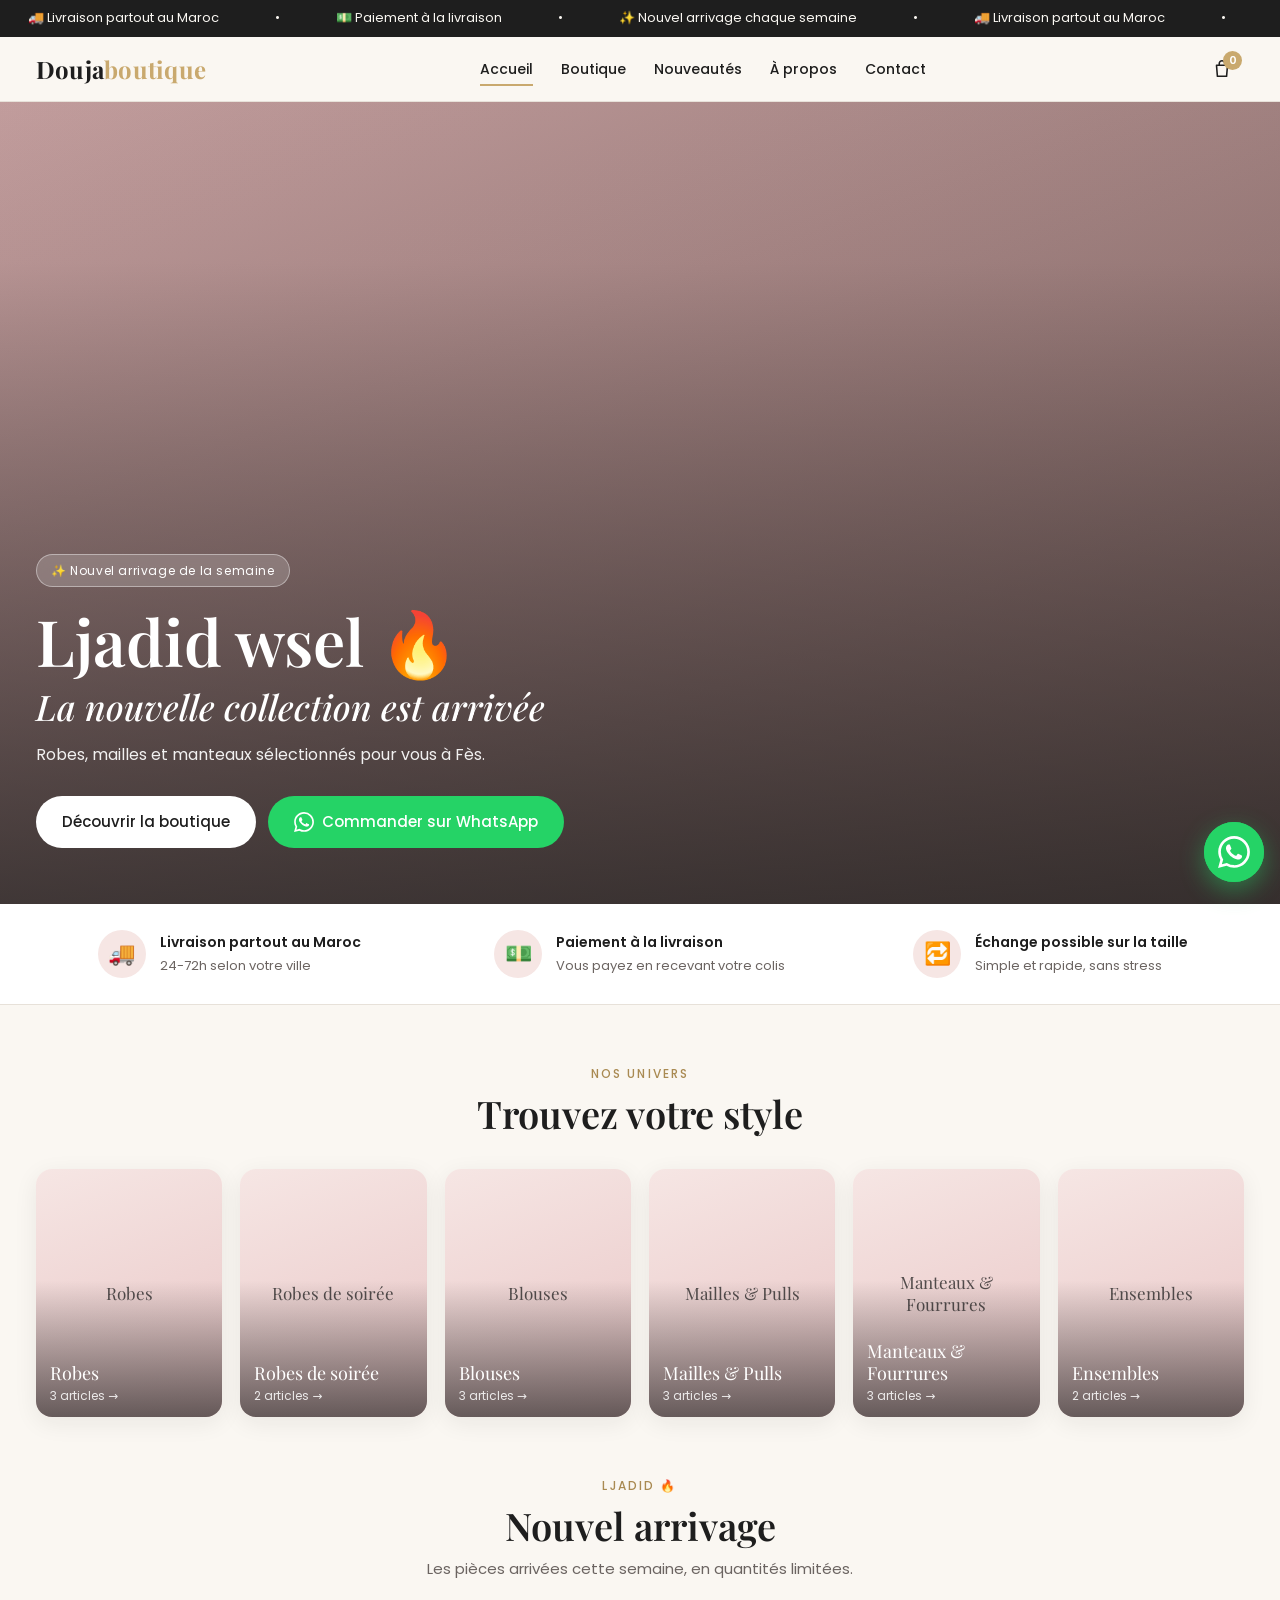
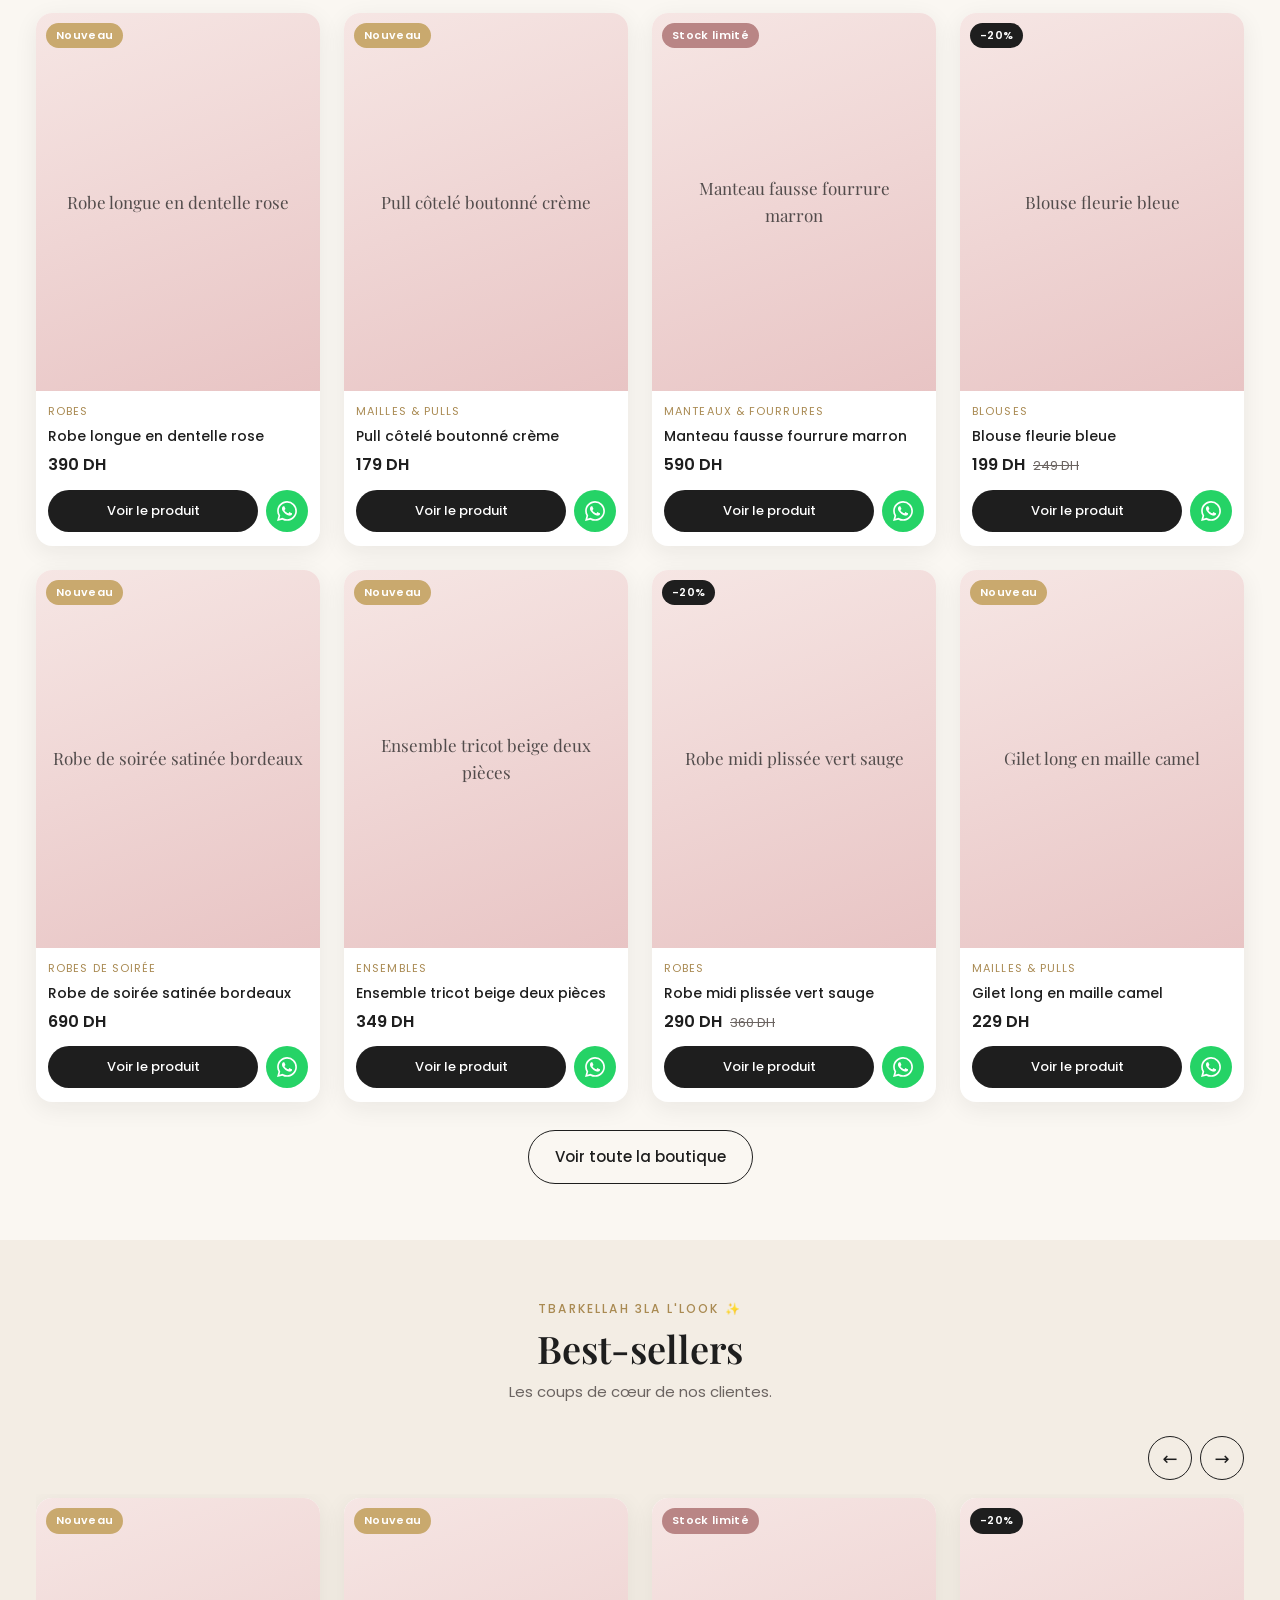
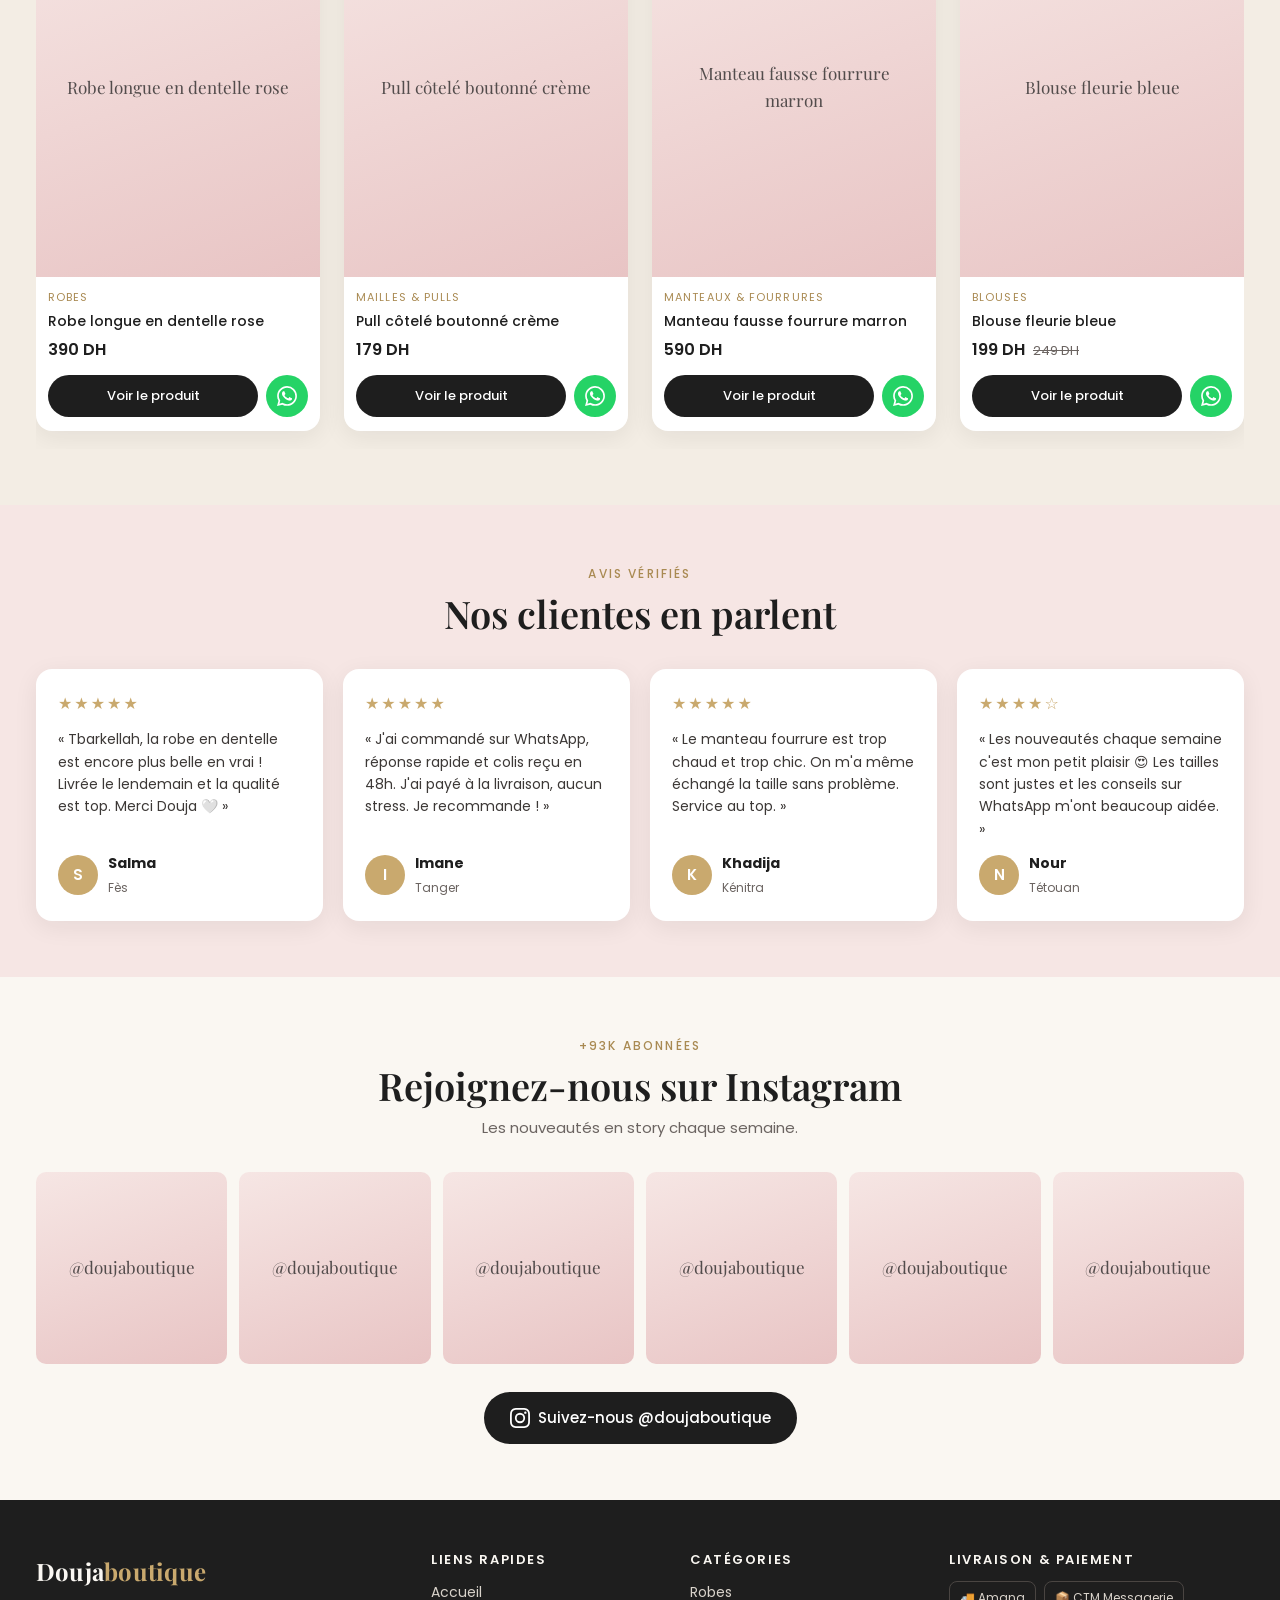
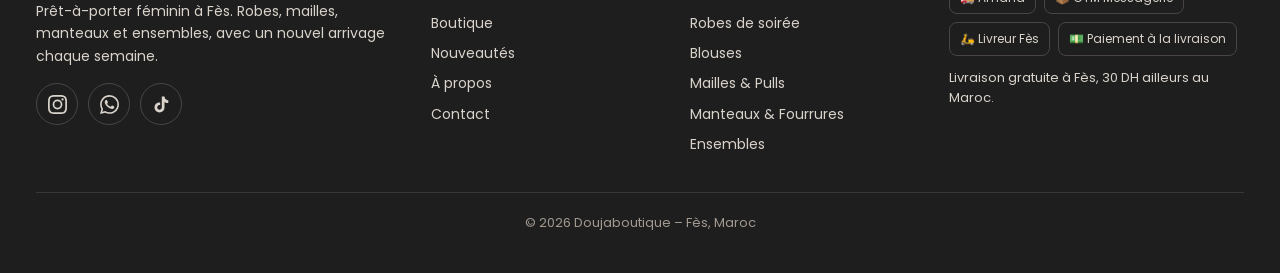
==== index.html @ c4c20c6a "Maquette e-commerce Doujaboutique (index.html single-file) Co-Authored-By: Claude Opus 5.5 <noreply@" ====
<!DOCTYPE html>
<html lang="fr">
<head>
  <meta charset="UTF-8" />
  <meta name="viewport" content="width=device-width, initial-scale=1, viewport-fit=cover" />
  <title>Doujaboutique – Prêt-à-porter féminin à Fès</title>
  <meta name="description" content="Doujaboutique, boutique de prêt-à-porter féminin à Fès : robes, robes de soirée, blouses, mailles, manteaux et ensembles. Livraison partout au Maroc, paiement à la livraison." />
  <meta name="theme-color" content="#FAF7F2" />

  <!-- Polices Google : Playfair Display (titres) + Poppins (texte) -->
  <link rel="preconnect" href="https://fonts.googleapis.com" />
  <link rel="preconnect" href="https://fonts.gstatic.com" crossorigin />
  <link href="https://fonts.googleapis.com/css2?family=Playfair+Display:ital,wght@0,500;0,600;0,700;1,500&family=Poppins:wght@300;400;500;600&display=swap" rel="stylesheet" />

  <style>
    /* =========================================================
       1. VARIABLES & BASE
       ========================================================= */
    :root {
      --creme: #FAF7F2;
      --creme-2: #F3EDE4;
      --rose: #E8C4C4;
      --rose-clair: #F6E6E4;
      --rose-fonce: #B98585;
      --noir: #1E1E1E;
      --gris: #6B6461;
      --gris-clair: #E7E1D9;
      --or: #C9A96E;
      --or-fonce: #A98A52;
      --vert-wa: #25D366;
      --vert-wa-fonce: #1DA851;
      --blanc: #FFFFFF;
      --danger: #C0504D;

      --radius: 16px;
      --radius-sm: 10px;
      --ombre: 0 6px 24px rgba(30, 30, 30, .07);
      --ombre-forte: 0 14px 40px rgba(30, 30, 30, .14);
      --titre: "Playfair Display", Georgia, serif;
      --texte: "Poppins", system-ui, -apple-system, "Segoe UI", sans-serif;
      --header-h: 64px;
    }

    *, *::before, *::after { box-sizing: border-box; margin: 0; padding: 0; }
    html { scroll-behavior: smooth; -webkit-text-size-adjust: 100%; }
    body {
      font-family: var(--texte);
      color: var(--noir);
      background: var(--creme);
      line-height: 1.6;
      font-size: 15px;
      overflow-x: hidden;
    }
    body.no-scroll { overflow: hidden; }
    img { display: block; max-width: 100%; }
    a { color: inherit; text-decoration: none; }
    button { font-family: inherit; cursor: pointer; border: none; background: none; color: inherit; }
    input, select, textarea { font-family: inherit; font-size: 16px; color: var(--noir); }
    h1, h2, h3, h4 { font-family: var(--titre); font-weight: 600; line-height: 1.2; }

    .container { width: 100%; max-width: 1240px; margin: 0 auto; padding: 0 16px; }
    .section { padding: 56px 0; }
    .section-head { text-align: center; margin-bottom: 32px; }
    .section-head .eyebrow {
      display: inline-block; font-size: 12px; letter-spacing: .18em; text-transform: uppercase;
      color: var(--or-fonce); font-weight: 500; margin-bottom: 8px;
    }
    .section-head h2 { font-size: clamp(26px, 5vw, 38px); }
    .section-head p { color: var(--gris); margin-top: 8px; }

    /* Boutons */
    .btn {
      display: inline-flex; align-items: center; justify-content: center; gap: 8px;
      padding: 14px 26px; border-radius: 999px; font-weight: 500; font-size: 15px;
      transition: transform .2s, box-shadow .2s, background .2s, color .2s;
      white-space: nowrap;
    }
    .btn:active { transform: scale(.98); }
    .btn-noir { background: var(--noir); color: var(--blanc); }
    .btn-noir:hover { background: #333; box-shadow: var(--ombre); }
    .btn-blanc { background: var(--blanc); color: var(--noir); }
    .btn-blanc:hover { box-shadow: var(--ombre-forte); }
    .btn-wa { background: var(--vert-wa); color: var(--blanc); }
    .btn-wa:hover { background: var(--vert-wa-fonce); box-shadow: 0 8px 24px rgba(37, 211, 102, .35); }
    .btn-contour { border: 1.5px solid var(--noir); color: var(--noir); }
    .btn-contour:hover { background: var(--noir); color: var(--blanc); }
    .btn-bloc { width: 100%; }
    .btn svg { width: 20px; height: 20px; flex-shrink: 0; }

    /* Badges */
    .badge {
      position: absolute; top: 10px; left: 10px; z-index: 2;
      padding: 4px 10px; border-radius: 999px; font-size: 11px; font-weight: 600;
      letter-spacing: .03em; background: var(--or); color: var(--blanc);
    }
    .badge.promo { background: var(--noir); }
    .badge.stock { background: var(--rose-fonce); }

    /* Animation d'apparition au scroll */
    .reveal { opacity: 0; transform: translateY(24px); transition: opacity .7s ease, transform .7s ease; }
    .reveal.visible { opacity: 1; transform: none; }
    @media (prefers-reduced-motion: reduce) {
      .reveal { opacity: 1; transform: none; transition: none; }
      .annonce-piste { animation: none !important; }
    }

    /* =========================================================
       2. IMAGES AVEC REPLI (si la photo ne charge pas)
       ========================================================= */
    .media {
      position: relative; overflow: hidden; background: linear-gradient(160deg, var(--rose-clair), var(--rose));
      aspect-ratio: 3 / 4;
    }
    .media .ph {
      position: absolute; inset: 0; display: flex; align-items: center; justify-content: center;
      text-align: center; padding: 16px; font-family: var(--titre); font-size: 17px; color: var(--noir);
      opacity: .75;
    }
    .media img {
      position: absolute; inset: 0; width: 100%; height: 100%; object-fit: cover;
      transition: transform .6s ease, opacity .4s; color: transparent; font-size: 0;
    }
    .media img.ko { display: none; }

    /* =========================================================
       3. BARRE D'ANNONCE DÉFILANTE
       ========================================================= */
    .annonce { background: var(--noir); color: var(--creme); font-size: 13px; overflow: hidden; white-space: nowrap; }
    .annonce-piste { display: inline-flex; animation: defile 28s linear infinite; padding: 8px 0; }
    .annonce-piste span { padding: 0 28px; }
    @keyframes defile { from { transform: translateX(0); } to { transform: translateX(-50%); } }

    /* =========================================================
       4. HEADER
       ========================================================= */
    .header {
      position: sticky; top: 0; z-index: 50; background: rgba(250, 247, 242, .94);
      backdrop-filter: blur(10px); -webkit-backdrop-filter: blur(10px);
      border-bottom: 1px solid var(--gris-clair);
    }
    .header-inner { display: flex; align-items: center; justify-content: space-between; height: var(--header-h); gap: 12px; }
    .logo { font-family: var(--titre); font-size: 24px; font-weight: 700; letter-spacing: .01em; }
    .logo em { color: var(--or); font-style: normal; }
    .nav { display: none; gap: 28px; }
    .nav a { font-size: 14px; font-weight: 500; position: relative; padding: 4px 0; }
    .nav a::after {
      content: ""; position: absolute; left: 0; bottom: -2px; width: 0; height: 2px; background: var(--or);
      transition: width .25s;
    }
    .nav a:hover::after, .nav a.actif::after { width: 100%; }
    .header-actions { display: flex; align-items: center; gap: 4px; }
    .icon-btn {
      width: 44px; height: 44px; display: inline-flex; align-items: center; justify-content: center;
      border-radius: 50%; position: relative; transition: background .2s;
    }
    .icon-btn:hover { background: var(--rose-clair); }
    .icon-btn svg { width: 22px; height: 22px; }
    .compteur {
      position: absolute; top: 4px; right: 2px; min-width: 19px; height: 19px; padding: 0 5px;
      border-radius: 999px; background: var(--or); color: var(--blanc); font-size: 11px; font-weight: 600;
      display: flex; align-items: center; justify-content: center; transition: transform .3s;
    }
    .compteur.pop { transform: scale(1.35); }

    /* Menu mobile */
    .menu-mobile {
      position: fixed; inset: 0; z-index: 90; background: var(--creme); padding: 24px 16px;
      transform: translateX(-100%); transition: transform .35s ease; display: flex; flex-direction: column;
    }
    .menu-mobile.ouvert { transform: none; }
    .menu-mobile-top { display: flex; justify-content: space-between; align-items: center; margin-bottom: 32px; }
    .menu-mobile nav a {
      display: block; font-family: var(--titre); font-size: 28px; padding: 12px 0;
      border-bottom: 1px solid var(--gris-clair);
    }
    .menu-mobile .menu-bas { margin-top: auto; display: grid; gap: 10px; }

    @media (min-width: 960px) {
      .nav { display: flex; }
      .burger { display: none !important; }
    }

    /* =========================================================
       5. PAGES (navigation par onglets JS)
       ========================================================= */
    .page { display: none; }
    .page.active { display: block; animation: apparition .45s ease; }
    @keyframes apparition { from { opacity: 0; } to { opacity: 1; } }

    /* =========================================================
       6. ACCUEIL
       ========================================================= */
    .hero {
      position: relative; min-height: calc(100svh - var(--header-h) - 34px); display: flex; align-items: flex-end;
      color: var(--blanc); overflow: hidden; background: linear-gradient(160deg, #caa3a3, #6d5552);
    }
    .hero .media { position: absolute; inset: 0; aspect-ratio: auto; background: transparent; }
    .hero .media img { object-position: center 25%; }
    .hero::after {
      content: ""; position: absolute; inset: 0;
      background: linear-gradient(180deg, rgba(30,30,30,.05) 20%, rgba(30,30,30,.7) 100%);
    }
    .hero-contenu { position: relative; z-index: 2; padding-top: 48px; padding-bottom: 56px; width: 100%; }
    .hero-tag {
      display: inline-block; background: rgba(255,255,255,.18); border: 1px solid rgba(255,255,255,.4);
      backdrop-filter: blur(6px); padding: 6px 14px; border-radius: 999px; font-size: 12px; margin-bottom: 16px;
      letter-spacing: .05em;
    }
    .hero h1 { font-size: clamp(34px, 8vw, 64px); max-width: 720px; margin-bottom: 14px; }
    .hero h1 small { display: block; font-size: .55em; font-weight: 500; font-style: italic; margin-top: 6px; }
    .hero p { font-size: 16px; max-width: 520px; opacity: .92; margin-bottom: 28px; }
    .hero-btns { display: flex; flex-direction: column; gap: 12px; }
    @media (min-width: 600px) { .hero-btns { flex-direction: row; } }

    /* Garanties */
    .garanties { background: var(--blanc); border-bottom: 1px solid var(--gris-clair); }
    .garanties-grille { display: grid; grid-template-columns: 1fr; gap: 0; }
    .garantie { display: flex; align-items: center; gap: 14px; padding: 18px 0; border-bottom: 1px solid var(--gris-clair); }
    .garantie:last-child { border-bottom: none; }
    .garantie-ico {
      width: 48px; height: 48px; border-radius: 50%; background: var(--rose-clair); flex-shrink: 0;
      display: flex; align-items: center; justify-content: center; font-size: 22px;
    }
    .garantie strong { display: block; font-size: 14px; font-weight: 600; }
    .garantie span { font-size: 13px; color: var(--gris); }
    @media (min-width: 760px) {
      .garanties-grille { grid-template-columns: repeat(3, 1fr); gap: 24px; }
      .garantie { border-bottom: none; padding: 26px 0; justify-content: center; }
    }

    /* Catégories */
    .cats-grille { display: grid; grid-template-columns: repeat(2, 1fr); gap: 12px; }
    .cat-carte { position: relative; border-radius: var(--radius); overflow: hidden; box-shadow: var(--ombre); text-align: left; }
    .cat-carte .media { aspect-ratio: 4 / 5; }
    .cat-carte::after {
      content: ""; position: absolute; inset: 0; background: linear-gradient(180deg, transparent 45%, rgba(30,30,30,.65));
    }
    .cat-carte .cat-nom {
      position: absolute; z-index: 2; left: 14px; right: 14px; bottom: 14px; color: var(--blanc);
      font-family: var(--titre); font-size: 18px; line-height: 1.2;
    }
    .cat-carte .cat-nom small { display: block; font-family: var(--texte); font-size: 12px; opacity: .85; margin-top: 4px; }
    .cat-carte:hover img { transform: scale(1.06); }
    @media (min-width: 760px) { .cats-grille { grid-template-columns: repeat(3, 1fr); gap: 18px; } }
    @media (min-width: 1100px) { .cats-grille { grid-template-columns: repeat(6, 1fr); } .cat-carte .media { aspect-ratio: 3 / 4; } }

    /* Grille produits */
    .grille-produits { display: grid; grid-template-columns: repeat(2, 1fr); gap: 14px; }
    @media (min-width: 760px) { .grille-produits { grid-template-columns: repeat(3, 1fr); gap: 20px; } }
    @media (min-width: 1100px) { .grille-produits { grid-template-columns: repeat(4, 1fr); gap: 24px; } }

    /* Carte produit */
    .carte {
      background: var(--blanc); border-radius: var(--radius); overflow: hidden; box-shadow: var(--ombre);
      display: flex; flex-direction: column; transition: transform .3s ease, box-shadow .3s ease;
    }
    .carte:hover { transform: translateY(-4px); box-shadow: var(--ombre-forte); }
    .carte:hover .media img { transform: scale(1.05); }
    .carte .media { cursor: pointer; }
    .carte-corps { padding: 12px 12px 14px; display: flex; flex-direction: column; gap: 6px; flex: 1; }
    .carte-cat { font-size: 11px; color: var(--or-fonce); text-transform: uppercase; letter-spacing: .1em; }
    .carte-nom { font-size: 14px; font-weight: 500; line-height: 1.35; cursor: pointer; }
    .prix { display: flex; align-items: baseline; gap: 8px; flex-wrap: wrap; }
    .prix strong { font-size: 16px; font-weight: 600; }
    .prix del { font-size: 13px; color: var(--gris); }
    .carte-actions { display: flex; gap: 8px; margin-top: auto; padding-top: 6px; }
    .carte-actions .btn { flex: 1; padding: 10px 12px; font-size: 13px; }
    .btn-wa-mini {
      width: 42px; height: 42px; border-radius: 50%; background: var(--vert-wa); color: var(--blanc);
      display: inline-flex; align-items: center; justify-content: center; flex-shrink: 0; transition: background .2s, transform .2s;
    }
    .btn-wa-mini:hover { background: var(--vert-wa-fonce); transform: scale(1.06); }
    .btn-wa-mini svg { width: 20px; height: 20px; }
    @media (max-width: 420px) {
      .carte-actions .btn { font-size: 12px; padding: 10px 8px; }
    }

    /* Carrousel best-sellers */
    .carrousel-wrap { position: relative; }
    .carrousel {
      display: grid; grid-auto-flow: column; grid-auto-columns: 62%; gap: 14px; overflow-x: auto;
      scroll-snap-type: x mandatory; padding: 4px 16px 18px; margin: 0 -16px; scrollbar-width: none;
    }
    .carrousel::-webkit-scrollbar { display: none; }
    .carrousel .carte { scroll-snap-align: start; }
    .carrousel-nav { display: none; }
    @media (min-width: 760px) { .carrousel { grid-auto-columns: 32%; } }
    @media (min-width: 1100px) {
      .carrousel { grid-auto-columns: calc((100% - 72px) / 4); gap: 24px; margin: 0; padding: 4px 0 18px; }
      .carrousel-nav { display: flex; gap: 8px; justify-content: flex-end; margin-bottom: 14px; }
      .carrousel-nav button {
        width: 44px; height: 44px; border-radius: 50%; border: 1.5px solid var(--noir); font-size: 18px;
        transition: background .2s, color .2s;
      }
      .carrousel-nav button:hover { background: var(--noir); color: var(--blanc); }
    }

    /* Avis clientes */
    .avis-fond { background: var(--rose-clair); }
    .avis-grille { display: grid; gap: 14px; }
    .avis {
      background: var(--blanc); border-radius: var(--radius); padding: 22px; box-shadow: var(--ombre);
      display: flex; flex-direction: column; gap: 12px;
    }
    .etoiles { color: var(--or); letter-spacing: 2px; font-size: 16px; }
    .avis p { font-size: 14px; color: #3c3836; }
    .avis-auteur { display: flex; align-items: center; gap: 10px; margin-top: auto; }
    .avatar {
      width: 40px; height: 40px; border-radius: 50%; background: var(--or); color: var(--blanc);
      display: flex; align-items: center; justify-content: center; font-weight: 600;
    }
    .avis-auteur strong { display: block; font-size: 14px; }
    .avis-auteur span { font-size: 12px; color: var(--gris); }
    @media (min-width: 760px) { .avis-grille { grid-template-columns: repeat(2, 1fr); gap: 20px; } }
    @media (min-width: 1100px) { .avis-grille { grid-template-columns: repeat(4, 1fr); } }

    /* Instagram */
    .insta-grille { display: grid; grid-template-columns: repeat(3, 1fr); gap: 6px; margin-bottom: 28px; }
    .insta-grille a { position: relative; border-radius: var(--radius-sm); overflow: hidden; }
    .insta-grille .media { aspect-ratio: 1; }
    .insta-grille a::after {
      content: "♡"; position: absolute; inset: 0; display: flex; align-items: center; justify-content: center;
      background: rgba(30,30,30,.35); color: var(--blanc); font-size: 28px; opacity: 0; transition: opacity .3s;
    }
    .insta-grille a:hover::after { opacity: 1; }
    @media (min-width: 760px) { .insta-grille { grid-template-columns: repeat(6, 1fr); gap: 12px; } }
    .centre { text-align: center; }

    /* =========================================================
       7. BOUTIQUE (catalogue + filtres)
       ========================================================= */
    .page-titre { padding: 36px 0 20px; text-align: center; }
    .page-titre h1 { font-size: clamp(30px, 6vw, 46px); }
    .page-titre p { color: var(--gris); margin-top: 6px; }

    .boutique-layout { display: grid; gap: 24px; padding-bottom: 64px; }
    .barre-outils { display: flex; gap: 10px; align-items: center; justify-content: space-between; margin-bottom: 16px; flex-wrap: wrap; }
    .barre-outils .resultats { font-size: 13px; color: var(--gris); }
    .btn-filtres { display: inline-flex; align-items: center; gap: 8px; padding: 10px 16px; border-radius: 999px; border: 1.5px solid var(--noir); font-size: 14px; font-weight: 500; }
    .select {
      padding: 10px 36px 10px 14px; border-radius: 999px; border: 1.5px solid var(--gris-clair); background: var(--blanc);
      font-size: 14px; appearance: none; -webkit-appearance: none;
      background-image: url("data:image/svg+xml,%3Csvg xmlns='http://www.w3.org/2000/svg' width='12' height='8' viewBox='0 0 12 8'%3E%3Cpath d='M1 1l5 5 5-5' stroke='%231E1E1E' stroke-width='1.6' fill='none'/%3E%3C/svg%3E");
      background-repeat: no-repeat; background-position: right 14px center;
    }

    .filtres {
      position: fixed; inset: auto 0 0 0; z-index: 95; background: var(--blanc); border-radius: 22px 22px 0 0;
      padding: 20px 16px calc(20px + env(safe-area-inset-bottom)); max-height: 86vh; overflow-y: auto;
      transform: translateY(105%); transition: transform .35s ease; box-shadow: var(--ombre-forte);
    }
    .filtres.ouvert { transform: none; }
    .filtres-entete { display: flex; justify-content: space-between; align-items: center; margin-bottom: 8px; }
    .filtres-entete h3 { font-size: 22px; }
    .filtre-bloc { padding: 16px 0; border-bottom: 1px solid var(--gris-clair); }
    .filtre-bloc h4 { font-family: var(--texte); font-size: 13px; font-weight: 600; text-transform: uppercase; letter-spacing: .1em; margin-bottom: 12px; }
    .puces { display: flex; flex-wrap: wrap; gap: 8px; }
    .puce {
      padding: 8px 14px; border-radius: 999px; border: 1.5px solid var(--gris-clair); font-size: 13px; background: var(--blanc);
      transition: all .2s;
    }
    .puce:hover { border-color: var(--noir); }
    .puce.on { background: var(--noir); color: var(--blanc); border-color: var(--noir); }
    .prix-range { width: 100%; accent-color: var(--or); }
    .prix-valeurs { display: flex; justify-content: space-between; font-size: 13px; color: var(--gris); margin-top: 6px; }
    .filtres-pied { display: flex; gap: 10px; padding-top: 16px; }
    .filtres-pied .btn { flex: 1; }
    .vide { text-align: center; padding: 48px 16px; color: var(--gris); grid-column: 1 / -1; }

    @media (min-width: 960px) {
      .boutique-layout { grid-template-columns: 250px 1fr; gap: 36px; }
      .filtres {
        position: sticky; top: calc(var(--header-h) + 20px); inset: auto; transform: none; border-radius: var(--radius);
        box-shadow: var(--ombre); max-height: calc(100vh - var(--header-h) - 40px); align-self: start; z-index: 1;
      }
      .btn-filtres, .filtres .fermer-filtres, .filtres-pied .btn-noir { display: none; }
    }

    /* Voile sombre partagé (menu, panier, filtres, modales) */
    .voile {
      position: fixed; inset: 0; background: rgba(30, 30, 30, .45); z-index: 80; opacity: 0; pointer-events: none;
      transition: opacity .3s;
    }
    .voile.on { opacity: 1; pointer-events: auto; }

    /* =========================================================
       8. FICHE PRODUIT
       ========================================================= */
    .fil { font-size: 13px; color: var(--gris); padding: 18px 0; }
    .fil a:hover { color: var(--noir); text-decoration: underline; }
    .fiche { display: grid; gap: 28px; padding-bottom: 40px; }
    .galerie-principale { border-radius: var(--radius); overflow: hidden; box-shadow: var(--ombre); }
    .miniatures { display: grid; grid-template-columns: repeat(4, 1fr); gap: 10px; margin-top: 10px; }
    .miniatures button { border-radius: var(--radius-sm); overflow: hidden; border: 2px solid transparent; transition: border-color .2s; }
    .miniatures button.on { border-color: var(--or); }
    .miniatures .media .ph { font-size: 10px; padding: 4px; }
    .fiche-infos h1 { font-size: clamp(26px, 5vw, 36px); margin: 8px 0 10px; }
    .fiche-infos .prix strong { font-size: 26px; }
    .fiche-infos .prix del { font-size: 17px; }
    .badge-inline {
      display: inline-block; padding: 4px 12px; border-radius: 999px; font-size: 12px; font-weight: 600;
      background: var(--or); color: var(--blanc);
    }
    .badge-inline.promo { background: var(--noir); }
    .badge-inline.stock { background: var(--rose-fonce); }
    .bandeau-cod {
      display: flex; align-items: center; gap: 10px; margin: 16px 0; padding: 12px 14px; border-radius: var(--radius-sm);
      background: var(--rose-clair); border: 1px dashed var(--rose-fonce); font-size: 14px; font-weight: 500;
    }
    .fiche-desc { color: #3c3836; margin-bottom: 18px; }
    .option { margin-bottom: 18px; }
    .option-titre { display: flex; justify-content: space-between; align-items: center; font-size: 14px; font-weight: 600; margin-bottom: 10px; }
    .option-titre span { font-weight: 400; color: var(--gris); }
    .lien { font-size: 13px; text-decoration: underline; color: var(--or-fonce); font-weight: 500; }
    .tailles { display: flex; flex-wrap: wrap; gap: 8px; }
    .taille {
      min-width: 50px; height: 46px; padding: 0 12px; border-radius: var(--radius-sm); border: 1.5px solid var(--gris-clair);
      background: var(--blanc); font-weight: 500; transition: all .2s;
    }
    .taille:hover:not(:disabled) { border-color: var(--noir); }
    .taille.on { background: var(--noir); color: var(--blanc); border-color: var(--noir); }
    .taille:disabled { opacity: .35; text-decoration: line-through; cursor: not-allowed; }
    .couleurs { display: flex; gap: 12px; flex-wrap: wrap; }
    .pastille {
      width: 36px; height: 36px; border-radius: 50%; border: 2px solid var(--blanc); box-shadow: 0 0 0 1.5px var(--gris-clair);
      transition: box-shadow .2s;
    }
    .pastille.on { box-shadow: 0 0 0 2.5px var(--noir); }
    .qte { display: inline-flex; align-items: center; border: 1.5px solid var(--gris-clair); border-radius: 999px; background: var(--blanc); }
    .qte button { width: 44px; height: 44px; font-size: 20px; }
    .qte input { width: 44px; text-align: center; border: none; background: transparent; font-weight: 600; -moz-appearance: textfield; }
    .qte input::-webkit-outer-spin-button, .qte input::-webkit-inner-spin-button { -webkit-appearance: none; }
    .fiche-btns { display: grid; gap: 10px; margin: 22px 0 18px; }
    .fiche-btns .btn { padding: 16px 20px; white-space: normal; text-align: center; }
    .rassurance { display: grid; gap: 10px; padding: 16px; background: var(--blanc); border-radius: var(--radius-sm); font-size: 13px; }
    .rassurance div { display: flex; gap: 10px; align-items: flex-start; }
    .details { margin-top: 18px; border-top: 1px solid var(--gris-clair); }
    .details details { border-bottom: 1px solid var(--gris-clair); padding: 14px 0; }
    .details summary { cursor: pointer; font-weight: 600; font-size: 14px; list-style: none; display: flex; justify-content: space-between; }
    .details summary::after { content: "+"; font-size: 18px; font-weight: 400; }
    .details details[open] summary::after { content: "–"; }
    .details details p, .details details ul { margin-top: 10px; font-size: 14px; color: #3c3836; }
    .details ul { padding-left: 18px; }
    @media (min-width: 900px) {
      .fiche { grid-template-columns: 1.05fr 1fr; gap: 48px; align-items: start; }
      .fiche-galerie { position: sticky; top: calc(var(--header-h) + 20px); }
    }

    /* =========================================================
       9. À PROPOS & CONTACT
       ========================================================= */
    .apropos-grille { display: grid; gap: 28px; align-items: center; }
    .apropos-grille .media { border-radius: var(--radius); box-shadow: var(--ombre); aspect-ratio: 4 / 5; }
    .apropos-texte h2 { font-size: clamp(26px, 5vw, 36px); margin-bottom: 14px; }
    .apropos-texte p { margin-bottom: 14px; color: #3c3836; }
    .chiffres { display: grid; grid-template-columns: repeat(3, 1fr); gap: 10px; margin-top: 20px; }
    .chiffre { background: var(--blanc); border-radius: var(--radius-sm); padding: 14px 8px; text-align: center; box-shadow: var(--ombre); }
    .chiffre strong { display: block; font-family: var(--titre); font-size: 24px; color: var(--or-fonce); }
    .chiffre span { font-size: 12px; color: var(--gris); }
    .valeurs { display: grid; gap: 14px; }
    .valeur { background: var(--blanc); padding: 26px 22px; border-radius: var(--radius); box-shadow: var(--ombre); text-align: center; }
    .valeur .garantie-ico { margin: 0 auto 14px; width: 58px; height: 58px; font-size: 26px; }
    .valeur h3 { font-size: 20px; margin-bottom: 8px; }
    .valeur p { font-size: 14px; color: var(--gris); }
    @media (min-width: 860px) {
      .apropos-grille { grid-template-columns: 1fr 1fr; gap: 56px; }
      .valeurs { grid-template-columns: repeat(3, 1fr); gap: 20px; }
    }

    .contact-grille { display: grid; gap: 20px; padding-bottom: 64px; }
    .contact-carte { background: var(--blanc); border-radius: var(--radius); padding: 24px; box-shadow: var(--ombre); }
    .contact-ligne { display: flex; gap: 14px; padding: 14px 0; border-bottom: 1px solid var(--gris-clair); }
    .contact-ligne:last-of-type { border-bottom: none; }
    .contact-ligne .garantie-ico { width: 42px; height: 42px; font-size: 18px; }
    .contact-ligne strong { display: block; font-size: 14px; }
    .contact-ligne span, .contact-ligne a { font-size: 14px; color: var(--gris); }
    .horaires { width: 100%; font-size: 14px; border-collapse: collapse; }
    .horaires td { padding: 4px 0; }
    .horaires td:last-child { text-align: right; color: var(--gris); }
    .carte-map { border-radius: var(--radius); overflow: hidden; box-shadow: var(--ombre); min-height: 340px; background: var(--creme-2); }
    .carte-map iframe { width: 100%; height: 100%; min-height: 340px; border: 0; display: block; }
    .contact-btns { display: grid; gap: 10px; margin-top: 18px; }
    @media (min-width: 900px) { .contact-grille { grid-template-columns: 1fr 1.3fr; gap: 28px; } }

    /* =========================================================
       10. FOOTER
       ========================================================= */
    .footer { background: var(--noir); color: #d9d3cb; padding: 52px 0 calc(100px + env(safe-area-inset-bottom)); font-size: 14px; }
    .footer-grille { display: grid; gap: 32px; grid-template-columns: 1fr 1fr; }
    .footer-marque { grid-column: 1 / -1; }
    .footer .logo { color: var(--creme); display: inline-block; margin-bottom: 10px; }
    .footer h4 { font-family: var(--texte); color: var(--creme); font-size: 13px; text-transform: uppercase; letter-spacing: .12em; margin-bottom: 14px; font-weight: 600; }
    .footer ul { list-style: none; display: grid; gap: 8px; }
    .footer ul a:hover, .footer ul button:hover { color: var(--or); }
    .footer ul button { font-size: 14px; color: inherit; text-align: left; }
    .reseaux { display: flex; gap: 10px; margin-top: 16px; }
    .reseaux a {
      width: 42px; height: 42px; border-radius: 50%; border: 1px solid #4a4542; display: flex; align-items: center; justify-content: center;
      transition: background .2s, border-color .2s;
    }
    .reseaux a:hover { background: var(--or); border-color: var(--or); }
    .reseaux svg { width: 19px; height: 19px; fill: currentColor; }
    .paiement { display: flex; flex-wrap: wrap; gap: 8px; }
    .paiement span { border: 1px solid #4a4542; border-radius: 8px; padding: 6px 10px; font-size: 12px; }
    .footer-bas { border-top: 1px solid #3a3633; margin-top: 36px; padding-top: 20px; text-align: center; font-size: 13px; color: #a29a91; }
    @media (min-width: 860px) {
      .footer-grille { grid-template-columns: 1.6fr 1fr 1fr 1.3fr; }
      .footer-marque { grid-column: auto; }
      .footer { padding-bottom: 40px; }
    }

    /* =========================================================
       11. BOUTON WHATSAPP FLOTTANT
       ========================================================= */
    .wa-flottant {
      position: fixed; right: 16px; bottom: calc(18px + env(safe-area-inset-bottom)); z-index: 70;
      width: 60px; height: 60px; border-radius: 50%; background: var(--vert-wa); color: var(--blanc);
      display: flex; align-items: center; justify-content: center; box-shadow: 0 8px 24px rgba(37, 211, 102, .45);
    }
    .wa-flottant svg { width: 32px; height: 32px; position: relative; z-index: 1; }
    .wa-flottant::before {
      content: ""; position: absolute; inset: 0; border-radius: 50%; background: var(--vert-wa);
      animation: pulse 2s ease-out infinite;
    }
    @keyframes pulse { 0% { transform: scale(1); opacity: .65; } 100% { transform: scale(1.7); opacity: 0; } }
    .wa-menu {
      position: fixed; right: 16px; bottom: calc(88px + env(safe-area-inset-bottom)); z-index: 71; width: min(300px, calc(100vw - 32px));
      background: var(--blanc); border-radius: var(--radius); box-shadow: var(--ombre-forte); overflow: hidden;
      transform: translateY(12px) scale(.96); opacity: 0; pointer-events: none; transition: all .25s ease; transform-origin: bottom right;
    }
    .wa-menu.ouvert { transform: none; opacity: 1; pointer-events: auto; }
    .wa-menu-tete { background: #075E54; color: var(--blanc); padding: 14px 16px; }
    .wa-menu-tete strong { display: block; font-size: 15px; }
    .wa-menu-tete span { font-size: 12px; opacity: .85; }
    .wa-menu button { display: block; width: 100%; text-align: left; padding: 14px 16px; font-size: 14px; border-bottom: 1px solid var(--gris-clair); }
    .wa-menu button:hover { background: var(--creme); }

    /* =========================================================
       12. PANIER (tiroir latéral)
       ========================================================= */
    .panier {
      position: fixed; top: 0; right: 0; bottom: 0; z-index: 96; width: min(420px, 100%); background: var(--creme);
      transform: translateX(100%); transition: transform .35s ease; display: flex; flex-direction: column;
    }
    .panier.ouvert { transform: none; }
    .panier-tete { display: flex; justify-content: space-between; align-items: center; padding: 18px 16px; border-bottom: 1px solid var(--gris-clair); }
    .panier-tete h3 { font-size: 22px; }
    .panier-liste { flex: 1; overflow-y: auto; padding: 8px 16px; }
    .panier-article { display: grid; grid-template-columns: 76px 1fr; gap: 12px; padding: 14px 0; border-bottom: 1px solid var(--gris-clair); }
    .panier-article .media { border-radius: var(--radius-sm); }
    .panier-article .media .ph { font-size: 10px; padding: 4px; }
    .pa-nom { font-size: 14px; font-weight: 500; line-height: 1.3; }
    .pa-var { font-size: 12px; color: var(--gris); margin: 2px 0 8px; }
    .pa-bas { display: flex; justify-content: space-between; align-items: center; gap: 8px; }
    .pa-bas .qte button { width: 34px; height: 34px; font-size: 16px; }
    .pa-bas .qte span { min-width: 22px; text-align: center; font-weight: 600; font-size: 14px; }
    .pa-suppr { font-size: 12px; color: var(--danger); text-decoration: underline; margin-top: 6px; }
    .panier-vide { text-align: center; padding: 56px 16px; color: var(--gris); }
    .panier-vide div { font-size: 44px; margin-bottom: 10px; }
    .panier-pied { padding: 16px 16px calc(16px + env(safe-area-inset-bottom)); border-top: 1px solid var(--gris-clair); background: var(--blanc); }
    .panier-total { display: flex; justify-content: space-between; font-size: 17px; font-weight: 600; margin-bottom: 4px; }
    .panier-pied small { display: block; font-size: 12px; color: var(--gris); margin-bottom: 14px; }

    /* =========================================================
       13. MODALES (commande COD, guide des tailles)
       ========================================================= */
    .modale {
      position: fixed; inset: 0; z-index: 100; display: flex; align-items: flex-end; justify-content: center;
      pointer-events: none;
    }
    .modale-boite {
      position: relative; background: var(--creme); width: 100%; max-width: 560px; max-height: 94vh; overflow-y: auto;
      border-radius: 22px 22px 0 0; padding: 22px 16px calc(22px + env(safe-area-inset-bottom));
      transform: translateY(105%); transition: transform .35s ease; pointer-events: auto; box-shadow: var(--ombre-forte);
    }
    .modale.ouvert .modale-boite { transform: none; }
    .modale:not(.ouvert) .modale-boite { pointer-events: none; }
    .modale-tete { display: flex; justify-content: space-between; align-items: flex-start; gap: 12px; margin-bottom: 16px; }
    .modale-tete h3 { font-size: 22px; }
    .modale-tete p { font-size: 13px; color: var(--gris); margin-top: 2px; }
    .fermer { width: 40px; height: 40px; border-radius: 50%; background: var(--blanc); font-size: 22px; line-height: 1; flex-shrink: 0; }
    .fermer:hover { background: var(--rose-clair); }
    @media (min-width: 640px) {
      .modale { align-items: center; padding: 20px; }
      .modale-boite { border-radius: 22px; padding: 28px; transform: translateY(30px); opacity: 0; transition: all .3s ease; }
      .modale.ouvert .modale-boite { opacity: 1; }
    }

    /* Formulaire */
    .form-grille { display: grid; gap: 14px; }
    .champ label { display: block; font-size: 13px; font-weight: 500; margin-bottom: 6px; }
    .champ label b { color: var(--danger); font-weight: 600; }
    .champ input, .champ select, .champ textarea {
      width: 100%; padding: 13px 14px; border-radius: var(--radius-sm); border: 1.5px solid var(--gris-clair); background: var(--blanc);
      transition: border-color .2s, box-shadow .2s;
    }
    .champ select { appearance: none; -webkit-appearance: none; background-image: url("data:image/svg+xml,%3Csvg xmlns='http://www.w3.org/2000/svg' width='12' height='8' viewBox='0 0 12 8'%3E%3Cpath d='M1 1l5 5 5-5' stroke='%231E1E1E' stroke-width='1.6' fill='none'/%3E%3C/svg%3E"); background-repeat: no-repeat; background-position: right 14px center; padding-right: 36px; }
    .champ input:focus, .champ select:focus, .champ textarea:focus { outline: none; border-color: var(--or); box-shadow: 0 0 0 3px rgba(201, 169, 110, .2); }
    .champ.erreur input, .champ.erreur select, .champ.erreur textarea { border-color: var(--danger); }
    .champ .msg-erreur { display: none; color: var(--danger); font-size: 12px; margin-top: 4px; }
    .champ.erreur .msg-erreur { display: block; }
    .champ textarea { resize: vertical; min-height: 70px; }
    .trio { display: grid; grid-template-columns: 1fr 1fr 90px; gap: 10px; }
    .duo { display: grid; grid-template-columns: 1fr; gap: 14px; }
    @media (min-width: 520px) { .duo { grid-template-columns: 1fr 1fr; } }

    .recap { background: var(--blanc); border-radius: var(--radius); padding: 16px; margin: 18px 0 14px; font-size: 14px; }
    .recap h4 { font-family: var(--texte); font-size: 13px; text-transform: uppercase; letter-spacing: .1em; margin-bottom: 10px; }
    .recap-ligne { display: flex; justify-content: space-between; gap: 12px; padding: 6px 0; }
    .recap-ligne span:first-child { color: var(--gris); }
    .recap-articles .recap-ligne span:first-child { color: var(--noir); }
    .recap-total { border-top: 1.5px dashed var(--gris-clair); margin-top: 8px; padding-top: 10px; font-weight: 600; font-size: 16px; }
    .recap-total span:last-child { color: var(--or-fonce); }
    .gratuit { color: var(--vert-wa-fonce); font-weight: 600; }
    .note-cod { font-size: 12px; color: var(--gris); text-align: center; margin-top: 10px; }

    .table-tailles { width: 100%; border-collapse: collapse; font-size: 14px; background: var(--blanc); border-radius: var(--radius-sm); overflow: hidden; }
    .table-tailles th, .table-tailles td { padding: 10px 8px; text-align: center; border-bottom: 1px solid var(--gris-clair); }
    .table-tailles th { background: var(--rose-clair); font-weight: 600; font-size: 13px; }
    .table-tailles tr:last-child td { border-bottom: none; }

    /* Notification (toast) */
    .toast {
      position: fixed; left: 50%; bottom: calc(96px + env(safe-area-inset-bottom)); z-index: 120;
      transform: translate(-50%, 20px); background: var(--noir); color: var(--blanc); padding: 12px 20px; border-radius: 999px;
      font-size: 14px; opacity: 0; pointer-events: none; transition: all .3s ease; max-width: calc(100vw - 32px); text-align: center;
    }
    .toast.on { opacity: 1; transform: translate(-50%, 0); }
  </style>
</head>
<body>

  <!-- ============ BARRE D'ANNONCE ============ -->
  <div class="annonce" aria-label="Annonces">
    <div class="annonce-piste" id="annoncePiste"></div>
  </div>

  <!-- ============ HEADER ============ -->
  <header class="header">
    <div class="container header-inner">
      <button class="icon-btn burger" id="btnBurger" aria-label="Ouvrir le menu">
        <svg viewBox="0 0 24 24" fill="none" stroke="currentColor" stroke-width="1.8" stroke-linecap="round"><path d="M4 7h16M4 12h16M4 17h10"/></svg>
      </button>
      <a href="#accueil" class="logo">Douja<em>boutique</em></a>
      <nav class="nav" aria-label="Navigation principale">
        <a href="#accueil" data-lien="accueil">Accueil</a>
        <a href="#boutique" data-lien="boutique">Boutique</a>
        <a href="#nouveautes" data-lien="nouveautes">Nouveautés</a>
        <a href="#apropos" data-lien="apropos">À propos</a>
        <a href="#contact" data-lien="contact">Contact</a>
      </nav>
      <div class="header-actions">
        <button class="icon-btn" id="btnPanier" aria-label="Ouvrir le panier">
          <svg viewBox="0 0 24 24" fill="none" stroke="currentColor" stroke-width="1.7" stroke-linecap="round" stroke-linejoin="round"><path d="M6 8h12l-1 12H7L6 8z"/><path d="M9 8V6a3 3 0 0 1 6 0v2"/></svg>
          <span class="compteur" id="compteurPanier">0</span>
        </button>
      </div>
    </div>
  </header>

  <!-- Menu mobile (burger) -->
  <div class="menu-mobile" id="menuMobile" aria-hidden="true">
    <div class="menu-mobile-top">
      <span class="logo">Douja<em>boutique</em></span>
      <button class="fermer" data-fermer-menu aria-label="Fermer le menu">×</button>
    </div>
    <nav>
      <a href="#accueil" data-fermer-menu>Accueil</a>
      <a href="#boutique" data-fermer-menu>Boutique</a>
      <a href="#nouveautes" data-fermer-menu>Nouveautés <small style="font-size:14px">🔥</small></a>
      <a href="#apropos" data-fermer-menu>À propos</a>
      <a href="#contact" data-fermer-menu>Contact</a>
    </nav>
    <div class="menu-bas">
      <button class="btn btn-wa btn-bloc" data-wa-info>
        <svg viewBox="0 0 24 24" fill="currentColor"><use href="#ico-wa"/></svg> Écrire sur WhatsApp
      </button>
      <a class="btn btn-contour btn-bloc" href="https://www.instagram.com/doujaboutique/" target="_blank" rel="noopener">@doujaboutique sur Instagram</a>
    </div>
  </div>

  <main id="main">

    <!-- ======================================================
         PAGE : ACCUEIL
         ====================================================== -->
    <section class="page" id="page-accueil" data-page="accueil">

      <!-- Hero plein écran -->
      <div class="hero">
        <div class="media" id="heroMedia"></div>
        <div class="container hero-contenu">
          <span class="hero-tag">✨ Nouvel arrivage de la semaine</span>
          <h1>Ljadid wsel 🔥<small>La nouvelle collection est arrivée</small></h1>
          <p>Robes, mailles et manteaux sélectionnés pour vous à Fès.</p>
          <div class="hero-btns">
            <a href="#boutique" class="btn btn-blanc">Découvrir la boutique</a>
            <button class="btn btn-wa" data-wa-info>
              <svg viewBox="0 0 24 24" fill="currentColor"><use href="#ico-wa"/></svg> Commander sur WhatsApp
            </button>
          </div>
        </div>
      </div>

      <!-- Bandeau des 3 garanties -->
      <div class="garanties">
        <div class="container garanties-grille">
          <div class="garantie"><div class="garantie-ico">🚚</div><div><strong>Livraison partout au Maroc</strong><span>24-72h selon votre ville</span></div></div>
          <div class="garantie"><div class="garantie-ico">💵</div><div><strong>Paiement à la livraison</strong><span>Vous payez en recevant votre colis</span></div></div>
          <div class="garantie"><div class="garantie-ico">🔁</div><div><strong>Échange possible sur la taille</strong><span>Simple et rapide, sans stress</span></div></div>
        </div>
      </div>

      <!-- Catégories -->
      <div class="section">
        <div class="container">
          <div class="section-head reveal">
            <span class="eyebrow">Nos univers</span>
            <h2>Trouvez votre style</h2>
          </div>
          <div class="cats-grille" id="grilleCategories"></div>
        </div>
      </div>

      <!-- Nouvel arrivage : 8 produits -->
      <div class="section" style="padding-top:0">
        <div class="container">
          <div class="section-head reveal">
            <span class="eyebrow">Ljadid 🔥</span>
            <h2>Nouvel arrivage</h2>
            <p>Les pièces arrivées cette semaine, en quantités limitées.</p>
          </div>
          <div class="grille-produits" id="grilleNouveautes"></div>
          <div class="centre" style="margin-top:28px">
            <a href="#boutique" class="btn btn-contour">Voir toute la boutique</a>
          </div>
        </div>
      </div>

      <!-- Best-sellers : carrousel horizontal -->
      <div class="section" style="background:var(--creme-2)">
        <div class="container">
          <div class="section-head reveal">
            <span class="eyebrow">Tbarkellah 3la l'look ✨</span>
            <h2>Best-sellers</h2>
            <p>Les coups de cœur de nos clientes.</p>
          </div>
          <div class="carrousel-wrap">
            <div class="carrousel-nav">
              <button data-carrousel="-1" aria-label="Précédent">←</button>
              <button data-carrousel="1" aria-label="Suivant">→</button>
            </div>
            <div class="carrousel" id="carrouselBest"></div>
          </div>
        </div>
      </div>

      <!-- Avis clientes -->
      <div class="section avis-fond">
        <div class="container">
          <div class="section-head reveal">
            <span class="eyebrow">Avis vérifiés</span>
            <h2>Nos clientes en parlent</h2>
          </div>
          <div class="avis-grille" id="grilleAvis"></div>
        </div>
      </div>

      <!-- Instagram -->
      <div class="section">
        <div class="container">
          <div class="section-head reveal">
            <span class="eyebrow">+93K abonnées</span>
            <h2>Rejoignez-nous sur Instagram</h2>
            <p>Les nouveautés en story chaque semaine.</p>
          </div>
          <div class="insta-grille" id="grilleInsta"></div>
          <div class="centre">
            <a href="https://www.instagram.com/doujaboutique/" target="_blank" rel="noopener" class="btn btn-noir">
              <svg viewBox="0 0 24 24" fill="currentColor"><use href="#ico-insta"/></svg> Suivez-nous @doujaboutique
            </a>
          </div>
        </div>
      </div>
    </section>

    <!-- ======================================================
         PAGE : BOUTIQUE
         ====================================================== -->
    <section class="page" id="page-boutique" data-page="boutique">
      <div class="container">
        <div class="page-titre">
          <h1 id="titreBoutique">La boutique</h1>
          <p>Livraison partout au Maroc • Paiement à la livraison</p>
        </div>

        <div class="boutique-layout">
          <!-- Panneau de filtres (tiroir sur mobile, colonne sur desktop) -->
          <aside class="filtres" id="panneauFiltres" aria-label="Filtres">
            <div class="filtres-entete">
              <h3>Filtres</h3>
              <button class="fermer fermer-filtres" data-fermer-filtres aria-label="Fermer les filtres">×</button>
            </div>
            <div class="filtre-bloc">
              <h4>Catégorie</h4>
              <div class="puces" id="filtreCategories"></div>
            </div>
            <div class="filtre-bloc">
              <h4>Taille</h4>
              <div class="puces" id="filtreTailles"></div>
            </div>
            <div class="filtre-bloc">
              <h4>Prix maximum</h4>
              <input type="range" class="prix-range" id="filtrePrix" min="149" max="690" step="10" value="690" />
              <div class="prix-valeurs"><span>149 DH</span><span id="prixMaxLabel">690 DH</span></div>
            </div>
            <div class="filtres-pied">
              <button class="btn btn-contour" id="btnReinitFiltres">Réinitialiser</button>
              <button class="btn btn-noir" data-fermer-filtres>Voir les produits</button>
            </div>
          </aside>

          <div>
            <div class="barre-outils">
              <button class="btn-filtres" id="btnOuvrirFiltres">
                <svg width="18" height="18" viewBox="0 0 24 24" fill="none" stroke="currentColor" stroke-width="1.8" stroke-linecap="round"><path d="M4 6h16M7 12h10M10 18h4"/></svg>
                Filtres
              </button>
              <span class="resultats" id="nbResultats"></span>
              <select class="select" id="triProduits" aria-label="Trier">
                <option value="nouveautes">Nouveautés</option>
                <option value="prix-asc">Prix croissant</option>
                <option value="prix-desc">Prix décroissant</option>
              </select>
            </div>
            <div class="grille-produits" id="grilleBoutique"></div>
          </div>
        </div>
      </div>
    </section>

    <!-- ======================================================
         PAGE : FICHE PRODUIT (remplie par JS)
         ====================================================== -->
    <section class="page" id="page-produit" data-page="produit">
      <div class="container" id="ficheProduit"></div>
      <div class="section" style="padding-top:24px">
        <div class="container">
          <div class="section-head">
            <span class="eyebrow">Sélection pour vous</span>
            <h2>Vous aimerez aussi</h2>
          </div>
          <div class="grille-produits" id="grilleSimilaires"></div>
        </div>
      </div>
    </section>

    <!-- ======================================================
         PAGE : À PROPOS
         ====================================================== -->
    <section class="page" id="page-apropos" data-page="apropos">
      <div class="container">
        <div class="page-titre">
          <h1>Notre histoire</h1>
          <p>De notre quartier de Narjiss à toutes les villes du Maroc.</p>
        </div>
        <div class="apropos-grille" style="padding-bottom:56px">
          <div class="media reveal" id="photoBoutique"></div>
          <div class="apropos-texte reveal">
            <h2>Une boutique de quartier devenue une référence</h2>
            <p>Doujaboutique est née à Fès, sur l'avenue El Wafae à Narjiss, avec une idée simple : proposer aux femmes des pièces élégantes, tendance et accessibles, choisies une à une avec amour.</p>
            <p>Au fil des saisons, nos clientes ont partagé leurs looks, et la boutique est devenue une vraie communauté sur Instagram. Aujourd'hui, plus de 93 000 abonnées nous suivent pour découvrir chaque semaine le nouvel arrivage.</p>
            <p>Qu'il s'agisse d'une robe pour un mariage, d'un pull douillet pour l'hiver ou d'un ensemble pour tous les jours, on vous conseille comme une amie. Tbarkellah 3la l'look ✨</p>
            <div class="chiffres">
              <div class="chiffre"><strong>93K+</strong><span>abonnées</span></div>
              <div class="chiffre"><strong>52</strong><span>arrivages / an</span></div>
              <div class="chiffre"><strong>60+</strong><span>villes livrées</span></div>
            </div>
          </div>
        </div>
      </div>
      <div class="section" style="background:var(--creme-2)">
        <div class="container">
          <div class="section-head reveal">
            <span class="eyebrow">Ce qui nous guide</span>
            <h2>Nos valeurs</h2>
          </div>
          <div class="valeurs">
            <div class="valeur reveal"><div class="garantie-ico">💎</div><h3>Qualité</h3><p>Des matières agréables et des finitions soignées, vérifiées pièce par pièce avant chaque envoi.</p></div>
            <div class="valeur reveal"><div class="garantie-ico">✨</div><h3>Nouveautés chaque semaine</h3><p>Un nouvel arrivage chaque semaine pour rester toujours à la mode, sans se ruiner.</p></div>
            <div class="valeur reveal"><div class="garantie-ico">🤍</div><h3>Proche de vous</h3><p>Conseils sur WhatsApp, échange de taille facile et un vrai suivi de chaque commande.</p></div>
          </div>
        </div>
      </div>
    </section>

    <!-- ======================================================
         PAGE : CONTACT
         ====================================================== -->
    <section class="page" id="page-contact" data-page="contact">
      <div class="container">
        <div class="page-titre">
          <h1>Contact</h1>
          <p>Passez nous voir à Fès ou écrivez-nous sur WhatsApp.</p>
        </div>
        <div class="contact-grille">
          <div class="contact-carte">
            <div class="contact-ligne"><div class="garantie-ico">📍</div><div><strong>Adresse</strong><span>Avenue El Wafae, Narjiss, Fès, Maroc</span></div></div>
            <div class="contact-ligne"><div class="garantie-ico">💬</div><div><strong>WhatsApp</strong><a href="#" data-wa-info id="lienWaContact">Écrivez-nous</a></div></div>
            <div class="contact-ligne"><div class="garantie-ico">📸</div><div><strong>Instagram</strong><a href="https://www.instagram.com/doujaboutique/" target="_blank" rel="noopener">@doujaboutique</a></div></div>
            <div class="contact-ligne">
              <div class="garantie-ico">🕒</div>
              <div style="flex:1">
                <strong>Horaires</strong>
                <table class="horaires">
                  <tr><td>Lundi – Samedi</td><td>10h00 – 21h00</td></tr>
                  <tr><td>Dimanche</td><td>15h00 – 21h00</td></tr>
                  <tr><td>WhatsApp</td><td>7j/7</td></tr>
                </table>
              </div>
            </div>
            <div class="contact-btns">
              <button class="btn btn-wa btn-bloc" data-wa-info>
                <svg viewBox="0 0 24 24" fill="currentColor"><use href="#ico-wa"/></svg> Écrire sur WhatsApp
              </button>
              <a class="btn btn-contour btn-bloc" href="https://www.instagram.com/doujaboutique/" target="_blank" rel="noopener">Suivre @doujaboutique</a>
            </div>
          </div>
          <div class="carte-map">
            <iframe title="Doujaboutique sur Google Maps" loading="lazy" referrerpolicy="no-referrer-when-downgrade"
              src="https://www.google.com/maps?q=Avenue%20El%20Wafae%2C%20Narjiss%2C%20F%C3%A8s%2C%20Maroc&output=embed"></iframe>
          </div>
        </div>
      </div>
    </section>
  </main>

  <!-- ============ FOOTER ============ -->
  <footer class="footer">
    <div class="container">
      <div class="footer-grille">
        <div class="footer-marque">
          <a href="#accueil" class="logo">Douja<em>boutique</em></a>
          <p>Prêt-à-porter féminin à Fès. Robes, mailles, manteaux et ensembles, avec un nouvel arrivage chaque semaine.</p>
          <div class="reseaux">
            <a href="https://www.instagram.com/doujaboutique/" target="_blank" rel="noopener" aria-label="Instagram"><svg viewBox="0 0 24 24"><use href="#ico-insta"/></svg></a>
            <a href="#" data-wa-info aria-label="WhatsApp"><svg viewBox="0 0 24 24"><use href="#ico-wa"/></svg></a>
            <a href="https://www.tiktok.com/@doujaboutique" target="_blank" rel="noopener" aria-label="TikTok"><svg viewBox="0 0 24 24"><use href="#ico-tiktok"/></svg></a>
          </div>
        </div>
        <div>
          <h4>Liens rapides</h4>
          <ul>
            <li><a href="#accueil">Accueil</a></li>
            <li><a href="#boutique">Boutique</a></li>
            <li><a href="#nouveautes">Nouveautés</a></li>
            <li><a href="#apropos">À propos</a></li>
            <li><a href="#contact">Contact</a></li>
          </ul>
        </div>
        <div>
          <h4>Catégories</h4>
          <ul id="footerCategories"></ul>
        </div>
        <div>
          <h4>Livraison & paiement</h4>
          <div class="paiement">
            <span>🚚 Amana</span><span>📦 CTM Messagerie</span><span>🛵 Livreur Fès</span><span>💵 Paiement à la livraison</span>
          </div>
          <p style="margin-top:12px;font-size:13px">Livraison gratuite à Fès, 30 DH ailleurs au Maroc.</p>
        </div>
      </div>
      <div class="footer-bas">© 2026 Doujaboutique – Fès, Maroc</div>
    </div>
  </footer>

  <!-- ============ BOUTON WHATSAPP FLOTTANT ============ -->
  <div class="wa-menu" id="waMenu" role="menu">
    <div class="wa-menu-tete"><strong>Doujaboutique</strong><span>Réponse rapide sur WhatsApp 💬</span></div>
    <button data-wa-panier role="menuitem">🛍️ Commander mon panier</button>
    <button data-wa-info role="menuitem">✨ Infos sur les nouveautés</button>
  </div>
  <button class="wa-flottant" id="waFlottant" aria-label="WhatsApp">
    <svg viewBox="0 0 24 24" fill="currentColor"><use href="#ico-wa"/></svg>
  </button>

  <!-- ============ PANIER (tiroir) ============ -->
  <aside class="panier" id="panier" aria-label="Panier" aria-hidden="true">
    <div class="panier-tete">
      <h3>Mon panier</h3>
      <button class="fermer" data-fermer-panier aria-label="Fermer le panier">×</button>
    </div>
    <div class="panier-liste" id="panierListe"></div>
    <div class="panier-pied" id="panierPied">
      <div class="panier-total"><span>Sous-total</span><span id="panierTotal">0 DH</span></div>
      <small>Livraison gratuite à Fès, 30 DH ailleurs. Paiement à la livraison.</small>
      <button class="btn btn-wa btn-bloc" id="btnCommanderPanier">
        <svg viewBox="0 0 24 24" fill="currentColor"><use href="#ico-wa"/></svg> Commander tout le panier sur WhatsApp
      </button>
    </div>
  </aside>

  <!-- Voile sombre partagé -->
  <div class="voile" id="voile"></div>

  <!-- ============ MODALE : FORMULAIRE DE COMMANDE COD ============ -->
  <div class="modale" id="modaleCommande" role="dialog" aria-modal="true" aria-labelledby="titreCommande" aria-hidden="true">
    <div class="modale-boite">
      <div class="modale-tete">
        <div>
          <h3 id="titreCommande">Finaliser ma commande</h3>
          <p>💵 Paiement à la livraison • Aucun paiement en ligne</p>
        </div>
        <button class="fermer" data-fermer-modale aria-label="Fermer">×</button>
      </div>

      <form id="formCommande" novalidate>
        <div class="form-grille">
          <div class="champ" id="champNom">
            <label for="fNom">Nom complet <b>*</b></label>
            <input id="fNom" name="nom" type="text" autocomplete="name" placeholder="Ex. Salma Bennani" />
            <div class="msg-erreur">Merci d'indiquer votre nom complet.</div>
          </div>
          <div class="duo">
            <div class="champ" id="champTel">
              <label for="fTel">Téléphone <b>*</b></label>
              <input id="fTel" name="tel" type="tel" inputmode="tel" autocomplete="tel" placeholder="06 12 34 56 78" />
              <div class="msg-erreur">Numéro marocain invalide (06 ou 07 + 8 chiffres).</div>
            </div>
            <div class="champ" id="champVille">
              <label for="fVille">Ville <b>*</b></label>
              <select id="fVille" name="ville"></select>
              <div class="msg-erreur">Merci de choisir votre ville.</div>
            </div>
          </div>
          <div class="champ" id="champAdresse">
            <label for="fAdresse">Adresse complète <b>*</b></label>
            <input id="fAdresse" name="adresse" type="text" autocomplete="street-address" placeholder="Quartier, rue, n° de maison / appartement" />
            <div class="msg-erreur">Merci d'indiquer votre adresse de livraison.</div>
          </div>

          <!-- Variantes (visibles seulement pour une commande d'un seul produit) -->
          <div class="trio" id="blocVariantes">
            <div class="champ">
              <label for="fTaille">Taille</label>
              <select id="fTaille"></select>
            </div>
            <div class="champ">
              <label for="fCouleur">Couleur</label>
              <select id="fCouleur"></select>
            </div>
            <div class="champ">
              <label for="fQte">Qté</label>
              <input id="fQte" type="number" min="1" max="10" value="1" inputmode="numeric" />
            </div>
          </div>

          <div class="champ">
            <label for="fNote">Note (facultatif)</label>
            <textarea id="fNote" placeholder="Ex. livrer après 18h, appeler avant…"></textarea>
          </div>
        </div>

        <!-- Récapitulatif -->
        <div class="recap" id="recapCommande"></div>

        <button type="submit" class="btn btn-wa btn-bloc" style="padding:16px">
          <svg viewBox="0 0 24 24" fill="currentColor"><use href="#ico-wa"/></svg> Confirmer ma commande sur WhatsApp
        </button>
        <p class="note-cod">Vous serez redirigée vers WhatsApp avec votre commande déjà rédigée. Il suffit d'appuyer sur « Envoyer ».</p>
      </form>
    </div>
  </div>

  <!-- ============ MODALE : GUIDE DES TAILLES ============ -->
  <div class="modale" id="modaleTailles" role="dialog" aria-modal="true" aria-labelledby="titreTailles" aria-hidden="true">
    <div class="modale-boite">
      <div class="modale-tete">
        <div>
          <h3 id="titreTailles">Guide des tailles</h3>
          <p>Mesures du corps en centimètres</p>
        </div>
        <button class="fermer" data-fermer-modale aria-label="Fermer">×</button>
      </div>
      <table class="table-tailles">
        <thead><tr><th>Taille</th><th>EU</th><th>Poitrine</th><th>Taille</th><th>Hanches</th></tr></thead>
        <tbody>
          <tr><td><b>S</b></td><td>36</td><td>82–86</td><td>64–68</td><td>90–94</td></tr>
          <tr><td><b>M</b></td><td>38</td><td>86–90</td><td>68–72</td><td>94–98</td></tr>
          <tr><td><b>L</b></td><td>40</td><td>90–96</td><td>72–78</td><td>98–104</td></tr>
          <tr><td><b>XL</b></td><td>42</td><td>96–102</td><td>78–84</td><td>104–110</td></tr>
          <tr><td><b>XXL</b></td><td>44</td><td>102–108</td><td>84–90</td><td>110–116</td></tr>
        </tbody>
      </table>
      <p style="font-size:13px;color:var(--gris);margin-top:14px">💡 Entre deux tailles ? Prenez la plus grande, ou écrivez-nous sur WhatsApp pour un conseil. L'échange de taille est toujours possible.</p>
    </div>
  </div>

  <div class="toast" id="toast" role="status" aria-live="polite"></div>

  <!-- Icônes SVG réutilisables -->
  <svg width="0" height="0" style="position:absolute" aria-hidden="true">
    <symbol id="ico-wa" viewBox="0 0 24 24"><path d="M17.47 14.38c-.3-.15-1.76-.87-2.03-.97-.27-.1-.47-.15-.67.15-.2.3-.77.97-.94 1.17-.17.2-.35.22-.65.07-.3-.15-1.26-.46-2.4-1.48-.89-.79-1.49-1.77-1.66-2.07-.17-.3-.02-.46.13-.61.13-.13.3-.35.45-.52.15-.17.2-.3.3-.5.1-.2.05-.37-.02-.52-.08-.15-.67-1.62-.92-2.22-.24-.58-.49-.5-.67-.51h-.57c-.2 0-.52.07-.8.37-.27.3-1.04 1.02-1.04 2.48s1.07 2.88 1.21 3.08c.15.2 2.1 3.2 5.08 4.49.71.31 1.26.49 1.69.63.71.23 1.36.2 1.87.12.57-.09 1.76-.72 2.01-1.41.25-.7.25-1.29.17-1.41-.07-.13-.27-.2-.57-.35zM12.05 21.8h-.01a9.87 9.87 0 0 1-5.03-1.38l-.36-.21-3.74.98 1-3.65-.24-.37A9.86 9.86 0 0 1 2.16 12C2.16 6.55 6.6 2.11 12.06 2.11a9.83 9.83 0 0 1 9.88 9.89c0 5.45-4.44 9.89-9.89 9.89zm8.41-18.3A11.82 11.82 0 0 0 12.05 0C5.5 0 .16 5.33.16 11.89c0 2.1.55 4.14 1.59 5.95L.06 24l6.3-1.65a11.88 11.88 0 0 0 5.68 1.45h.01c6.55 0 11.89-5.33 11.89-11.89 0-3.18-1.24-6.16-3.48-8.41z"/></symbol>
    <symbol id="ico-insta" viewBox="0 0 24 24"><path d="M12 2.16c3.2 0 3.58.01 4.85.07 1.17.05 1.8.25 2.23.41.56.22.96.48 1.38.9.42.42.68.82.9 1.38.16.42.36 1.06.41 2.23.06 1.27.07 1.65.07 4.85s-.01 3.58-.07 4.85c-.05 1.17-.25 1.8-.41 2.23-.22.56-.48.96-.9 1.38-.42.42-.82.68-1.38.9-.42.16-1.06.36-2.23.41-1.27.06-1.65.07-4.85.07s-3.58-.01-4.85-.07c-1.17-.05-1.8-.25-2.23-.41a3.72 3.72 0 0 1-1.38-.9 3.72 3.72 0 0 1-.9-1.38c-.16-.42-.36-1.06-.41-2.23C2.17 15.58 2.16 15.2 2.16 12s.01-3.58.07-4.85c.05-1.17.25-1.8.41-2.23.22-.56.48-.96.9-1.38.42-.42.82-.68 1.38-.9.42-.16 1.06-.36 2.23-.41C8.42 2.17 8.8 2.16 12 2.16zM12 0C8.74 0 8.33.01 7.05.07 5.78.13 4.9.33 4.14.63a5.88 5.88 0 0 0-2.13 1.38A5.88 5.88 0 0 0 .63 4.14C.33 4.9.13 5.78.07 7.05.01 8.33 0 8.74 0 12s.01 3.67.07 4.95c.06 1.27.26 2.15.56 2.91.31.79.72 1.46 1.38 2.13a5.88 5.88 0 0 0 2.13 1.38c.76.3 1.64.5 2.91.56C8.33 23.99 8.74 24 12 24s3.67-.01 4.95-.07c1.27-.06 2.15-.26 2.91-.56a5.88 5.88 0 0 0 2.13-1.38 5.88 5.88 0 0 0 1.38-2.13c.3-.76.5-1.64.56-2.91.06-1.28.07-1.69.07-4.95s-.01-3.67-.07-4.95c-.06-1.27-.26-2.15-.56-2.91a5.88 5.88 0 0 0-1.38-2.13A5.88 5.88 0 0 0 19.86.63C19.1.33 18.22.13 16.95.07 15.67.01 15.26 0 12 0zm0 5.84a6.16 6.16 0 1 0 0 12.32 6.16 6.16 0 0 0 0-12.32zM12 16a4 4 0 1 1 0-8 4 4 0 0 1 0 8zm6.4-11.85a1.44 1.44 0 1 0 0 2.88 1.44 1.44 0 0 0 0-2.88z"/></symbol>
    <symbol id="ico-tiktok" viewBox="0 0 24 24"><path d="M19.59 6.69a4.83 4.83 0 0 1-3.77-4.25V2h-3.45v13.67a2.89 2.89 0 0 1-5.2 1.74 2.89 2.89 0 0 1 2.31-4.64c.3 0 .58.04.86.13V9.4a6.34 6.34 0 0 0-.86-.06 6.33 6.33 0 1 0 6.34 6.33V8.69a8.18 8.18 0 0 0 4.77 1.52V6.76a4.85 4.85 0 0 1-1-.07z"/></symbol>
  </svg>

  <script>
    /* =========================================================
       CONFIGURATION — à modifier facilement
       ========================================================= */
    // Numéro WhatsApp de la boutique (format international, sans + ni espaces)
    const WHATSAPP_NUMBER = "212XXXXXXXXX";

    // Frais de livraison
    const FRAIS_LIVRAISON = 30;          // DH, partout au Maroc
    const VILLE_LIVRAISON_GRATUITE = "Fès";

    // Message par défaut du bouton WhatsApp flottant
    const MESSAGE_INFO = "Salam, je veux des informations sur vos nouveautés";

    // Liste des villes du formulaire de commande
    const VILLES = ["Casablanca", "Rabat", "Fès", "Marrakech", "Tanger", "Meknès", "Agadir", "Oujda", "Kénitra", "Tétouan", "Salé", "El Jadida", "Nador", "Béni Mellal", "Safi", "Autre"];

    const TOUTES_TAILLES = ["S", "M", "L", "XL", "XXL"];

    /* Photos Unsplash (mode féminine). Si une image ne charge pas,
       un bloc coloré avec le nom du produit s'affiche à la place. */
    const U = (id, w = 800) => `https://images.unsplash.com/${id}?auto=format&fit=crop&w=${w}&q=75`;
    const PHOTOS = {
      robe1: U("photo-1595777457583-95e059d581b8"),
      robe2: U("photo-1572804013309-59a88b7e92f1"),
      robe3: U("photo-1515372039744-b8f02a3ae446"),
      robe4: U("photo-1539008835657-9e8e9680c956"),
      robe5: U("photo-1566174053879-31528523f8ae"),
      robe6: U("photo-1594633312681-425c7b97ccd1"),
      robe7: U("photo-1612336307429-8a898d10e223"),
      robe8: U("photo-1585487000160-6ebcfceb0d03"),
      mode1: U("photo-1496747611176-843222e1e57c"),
      mode2: U("photo-1469334031218-e382a71b716b"),
      mode3: U("photo-1485968579580-b6d095142e6e"),
      mode4: U("photo-1487222477894-8943e31ef7b2"),
      mode5: U("photo-1509631179647-0177331693ae"),
      mode6: U("photo-1525507119028-ed4c629a60a3"),
      mode7: U("photo-1558769132-cb1aea458c5e"),
      mode8: U("photo-1503342217505-b0a15ec3261c"),
      blouse1: U("photo-1564257631407-4deb1f99d992"),
      pull1: U("photo-1434389677669-e08b4cac3105"),
      pull2: U("photo-1576566588028-4147f3842f27"),
      manteau1: U("photo-1539533018447-63fcce2678e3"),
      manteau2: U("photo-1544022613-e87ca75a784a"),
      veste1: U("photo-1551028719-00167b16eac5"),
      boutique: U("photo-1567401893414-76b7b1e5a7a5", 1000),
      boutique2: U("photo-1441984904996-e0b6ba687e04", 1000),
      portant: U("photo-1490481651871-ab68de25d43d", 1000),
      hero: U("photo-1483985988355-763728e1935b", 1800)
    };

    /* =========================================================
       CATÉGORIES
       ========================================================= */
    const CATEGORIES = [
      { id: "robes",    nom: "Robes",               image: PHOTOS.robe3 },
      { id: "soiree",   nom: "Robes de soirée",     image: PHOTOS.robe1 },
      { id: "blouses",  nom: "Blouses",             image: PHOTOS.blouse1 },
      { id: "mailles",  nom: "Mailles & Pulls",     image: PHOTOS.pull1 },
      { id: "manteaux", nom: "Manteaux & Fourrures", image: PHOTOS.manteau1 },
      { id: "ensembles", nom: "Ensembles",          image: PHOTOS.mode5 }
    ];

    /* =========================================================
       PRODUITS — modifiez librement ce tableau
       (badge : "Nouveau", "-20%", "Stock limité" ou null)
       (couleurs : { nom, hex })
       ========================================================= */
    const PRODUITS = [
      { id: 1, nom: "Robe longue en dentelle rose", categorie: "robes", prix: 390, ancienPrix: null,
        tailles: ["S", "M", "L", "XL"], couleurs: [{ nom: "Rose poudré", hex: "#E8C4C4" }, { nom: "Crème", hex: "#F3EAD9" }],
        images: [PHOTOS.robe2, PHOTOS.robe3, PHOTOS.mode1, PHOTOS.mode3], badge: "Nouveau", nouveau: 16, bestseller: true,
        description: "Une robe longue romantique en dentelle fine, doublée, avec manches mi-longues et taille marquée. Parfaite pour les fiançailles, les henna ou un dîner chic.",
        matiere: "Dentelle polyester, doublure viscose", entretien: "Lavage à la main à froid, ne pas essorer, séchage à plat." },

      { id: 2, nom: "Pull côtelé boutonné crème", categorie: "mailles", prix: 179, ancienPrix: null,
        tailles: ["S", "M", "L", "XL", "XXL"], couleurs: [{ nom: "Crème", hex: "#F3EAD9" }, { nom: "Camel", hex: "#C19A6B" }, { nom: "Noir", hex: "#1E1E1E" }],
        images: [PHOTOS.pull1, PHOTOS.pull2, PHOTOS.mode6, PHOTOS.mode2], badge: "Nouveau", nouveau: 15, bestseller: true,
        description: "Maille côtelée douce avec boutons dorés sur le devant. Se porte ouvert comme un gilet ou fermé comme un pull. Un basique chic de l'hiver.",
        matiere: "70 % acrylique, 30 % laine", entretien: "Lavage 30 °C programme laine, séchage à plat." },

      { id: 3, nom: "Manteau fausse fourrure marron", categorie: "manteaux", prix: 590, ancienPrix: null,
        tailles: ["M", "L", "XL"], couleurs: [{ nom: "Marron", hex: "#7B5A44" }, { nom: "Beige", hex: "#D9C3A5" }],
        images: [PHOTOS.manteau2, PHOTOS.manteau1, PHOTOS.mode7, PHOTOS.mode8], badge: "Stock limité", nouveau: 14, bestseller: true,
        description: "Manteau mi-long en fausse fourrure ultra douce, col large et poches latérales. Chaleur et élégance pour les soirées fraîches de Fès.",
        matiere: "Fausse fourrure 100 % polyester, doublure satin", entretien: "Nettoyage à sec recommandé." },

      { id: 4, nom: "Blouse fleurie bleue", categorie: "blouses", prix: 199, ancienPrix: 249,
        tailles: ["S", "M", "L", "XL", "XXL"], couleurs: [{ nom: "Bleu", hex: "#7DA2C9" }, { nom: "Rose", hex: "#E8C4C4" }],
        images: [PHOTOS.blouse1, PHOTOS.mode6, PHOTOS.mode4, PHOTOS.mode2], badge: "-20%", nouveau: 13, bestseller: true,
        description: "Blouse légère à imprimé floral, manches bouffantes et col rond. Se porte avec un jean, une jupe ou un pantalon large.",
        matiere: "100 % viscose fluide", entretien: "Lavage 30 °C, repassage doux." },

      { id: 5, nom: "Robe de soirée satinée bordeaux", categorie: "soiree", prix: 690, ancienPrix: null,
        tailles: ["S", "M", "L", "XL"], couleurs: [{ nom: "Bordeaux", hex: "#6E1F2F" }, { nom: "Vert émeraude", hex: "#1F5E4A" }, { nom: "Noir", hex: "#1E1E1E" }],
        images: [PHOTOS.robe1, PHOTOS.robe5, PHOTOS.robe4, PHOTOS.mode5], badge: "Nouveau", nouveau: 12, bestseller: true,
        description: "Robe longue en satin fluide, coupe cintrée et légère fente sur le côté. La pièce idéale pour un mariage ou une grande soirée.",
        matiere: "Satin polyester, doublure", entretien: "Nettoyage à sec ou lavage à la main à froid." },

      { id: 6, nom: "Ensemble tricot beige deux pièces", categorie: "ensembles", prix: 349, ancienPrix: null,
        tailles: ["S", "M", "L", "XL"], couleurs: [{ nom: "Beige", hex: "#D9C3A5" }, { nom: "Gris perle", hex: "#C9C6C2" }],
        images: [PHOTOS.mode5, PHOTOS.mode1, PHOTOS.pull2, PHOTOS.mode7], badge: "Nouveau", nouveau: 11, bestseller: false,
        description: "Ensemble confortable en maille douce : pull ample et pantalon large assortis. Le look cosy et chic pour tous les jours.",
        matiere: "Maille viscose et polyester", entretien: "Lavage 30 °C, séchage à plat." },

      { id: 7, nom: "Robe midi plissée vert sauge", categorie: "robes", prix: 290, ancienPrix: 360,
        tailles: ["S", "M", "L", "XL", "XXL"], couleurs: [{ nom: "Vert sauge", hex: "#A3B18A" }, { nom: "Rose", hex: "#E8C4C4" }],
        images: [PHOTOS.robe6, PHOTOS.robe8, PHOTOS.mode3, PHOTOS.mode1], badge: "-20%", nouveau: 10, bestseller: false,
        description: "Robe midi à jupe plissée et ceinture à nouer. Une silhouette féminine et légère, facile à porter de jour comme de soir.",
        matiere: "Mousseline polyester", entretien: "Lavage 30 °C, ne pas sécher en machine." },

      { id: 8, nom: "Gilet long en maille camel", categorie: "mailles", prix: 229, ancienPrix: null,
        tailles: ["M", "L", "XL", "XXL"], couleurs: [{ nom: "Camel", hex: "#C19A6B" }, { nom: "Gris", hex: "#9A9591" }],
        images: [PHOTOS.pull2, PHOTOS.mode2, PHOTOS.pull1, PHOTOS.mode8], badge: "Nouveau", nouveau: 9, bestseller: false,
        description: "Long gilet enveloppant avec poches plaquées. À superposer sur une robe ou un ensemble pour un look élégant et chaud.",
        matiere: "Maille acrylique et laine", entretien: "Lavage 30 °C programme laine." },

      { id: 9, nom: "Veste fourrure courte blanche", categorie: "manteaux", prix: 490, ancienPrix: null,
        tailles: ["S", "M", "L"], couleurs: [{ nom: "Blanc cassé", hex: "#F4EFE6" }, { nom: "Rose poudré", hex: "#E8C4C4" }],
        images: [PHOTOS.veste1, PHOTOS.manteau2, PHOTOS.mode4, PHOTOS.mode6], badge: "Stock limité", nouveau: 8, bestseller: true,
        description: "Petite veste en fausse fourrure, courte et volumineuse. Sublime sur une robe de soirée ou avec un jean pour un look tendance.",
        matiere: "Fausse fourrure polyester", entretien: "Nettoyage à sec recommandé." },

      { id: 10, nom: "Blouse satinée col lavallière", categorie: "blouses", prix: 219, ancienPrix: null,
        tailles: ["S", "M", "L", "XL"], couleurs: [{ nom: "Champagne", hex: "#E6D3B3" }, { nom: "Noir", hex: "#1E1E1E" }, { nom: "Rose", hex: "#E8C4C4" }],
        images: [PHOTOS.mode4, PHOTOS.blouse1, PHOTOS.mode6, PHOTOS.mode2], badge: null, nouveau: 7, bestseller: false,
        description: "Blouse fluide au toucher satiné avec un col lavallière à nouer. Élégante au bureau comme pour une sortie.",
        matiere: "Satin polyester", entretien: "Lavage à la main, repassage doux à l'envers." },

      { id: 11, nom: "Robe pull grise col roulé", categorie: "mailles", prix: 249, ancienPrix: 310,
        tailles: ["S", "M", "L", "XL", "XXL"], couleurs: [{ nom: "Gris chiné", hex: "#A8A4A0" }, { nom: "Crème", hex: "#F3EAD9" }],
        images: [PHOTOS.mode2, PHOTOS.pull1, PHOTOS.mode8, PHOTOS.pull2], badge: "-20%", nouveau: 6, bestseller: false,
        description: "Robe pull mi-longue en maille côtelée, col roulé et coupe près du corps. Se porte avec des bottes pour un look d'hiver chic.",
        matiere: "Maille côtelée viscose", entretien: "Lavage 30 °C, séchage à plat." },

      { id: 12, nom: "Robe de soirée paillettes dorées", categorie: "soiree", prix: 650, ancienPrix: null,
        tailles: ["S", "M", "L"], couleurs: [{ nom: "Doré", hex: "#C9A96E" }, { nom: "Argent", hex: "#C0C0C0" }],
        images: [PHOTOS.robe5, PHOTOS.robe1, PHOTOS.robe7, PHOTOS.mode5], badge: "Stock limité", nouveau: 5, bestseller: true,
        description: "Robe longue entièrement brodée de sequins dorés, manches longues et dos délicat. Pour briller lors de vos plus belles occasions.",
        matiere: "Tulle brodé de sequins, doublure", entretien: "Nettoyage à sec uniquement." },

      { id: 13, nom: "Ensemble chemise et pantalon lin", categorie: "ensembles", prix: 329, ancienPrix: null,
        tailles: ["S", "M", "L", "XL", "XXL"], couleurs: [{ nom: "Sable", hex: "#D8C6A8" }, { nom: "Blanc", hex: "#FAFAFA" }, { nom: "Terracotta", hex: "#B5654A" }],
        images: [PHOTOS.mode7, PHOTOS.mode5, PHOTOS.mode1, PHOTOS.mode3], badge: null, nouveau: 4, bestseller: false,
        description: "Ensemble ample chemise oversize et pantalon large à taille élastique. Léger, élégant et très confortable.",
        matiere: "Mélange lin et viscose", entretien: "Lavage 30 °C, repassage à la vapeur." },

      { id: 14, nom: "Robe fleurie manches bouffantes", categorie: "robes", prix: 259, ancienPrix: null,
        tailles: ["S", "M", "L", "XL"], couleurs: [{ nom: "Blanc fleuri", hex: "#F4EFE6" }, { nom: "Noir fleuri", hex: "#2B2B2B" }],
        images: [PHOTOS.robe7, PHOTOS.robe2, PHOTOS.mode3, PHOTOS.robe6], badge: null, nouveau: 3, bestseller: false,
        description: "Robe longue à petites fleurs, manches bouffantes et volants. Fraîche et féminine, elle se porte en toutes saisons.",
        matiere: "100 % viscose", entretien: "Lavage 30 °C, repassage doux." },

      { id: 15, nom: "Top basique côtelé noir", categorie: "blouses", prix: 149, ancienPrix: null,
        tailles: ["S", "M", "L", "XL", "XXL"], couleurs: [{ nom: "Noir", hex: "#1E1E1E" }, { nom: "Blanc", hex: "#FAFAFA" }, { nom: "Beige", hex: "#D9C3A5" }],
        images: [PHOTOS.mode6, PHOTOS.mode8, PHOTOS.mode4, PHOTOS.blouse1], badge: null, nouveau: 2, bestseller: false,
        description: "Top manches longues en maille côtelée stretch. La base indispensable de toutes les garde-robes, à associer à l'infini.",
        matiere: "95 % coton, 5 % élasthanne", entretien: "Lavage 30 °C." },

      { id: 16, nom: "Trench long ceinturé beige", categorie: "manteaux", prix: 450, ancienPrix: 560,
        tailles: ["S", "M", "L", "XL", "XXL"], couleurs: [{ nom: "Beige", hex: "#D9C3A5" }, { nom: "Noir", hex: "#1E1E1E" }],
        images: [PHOTOS.manteau1, PHOTOS.mode8, PHOTOS.veste1, PHOTOS.mode7], badge: "-20%", nouveau: 1, bestseller: false,
        description: "Trench intemporel à double boutonnage avec ceinture à nouer. La pièce chic qui habille toutes vos tenues de mi-saison.",
        matiere: "Polyester et coton", entretien: "Lavage 30 °C ou nettoyage à sec." }
    ];

    /* Avis clientes */
    const AVIS = [
      { prenom: "Salma", ville: "Fès", note: 5, texte: "Tbarkellah, la robe en dentelle est encore plus belle en vrai ! Livrée le lendemain et la qualité est top. Merci Douja 🤍" },
      { prenom: "Imane", ville: "Tanger", note: 5, texte: "J'ai commandé sur WhatsApp, réponse rapide et colis reçu en 48h. J'ai payé à la livraison, aucun stress. Je recommande !" },
      { prenom: "Khadija", ville: "Kénitra", note: 5, texte: "Le manteau fourrure est trop chaud et trop chic. On m'a même échangé la taille sans problème. Service au top." },
      { prenom: "Nour", ville: "Tétouan", note: 4, texte: "Les nouveautés chaque semaine c'est mon petit plaisir 😍 Les tailles sont justes et les conseils sur WhatsApp m'ont beaucoup aidée." }
    ];

    /* Photos de la grille Instagram */
    const INSTA = [PHOTOS.mode1, PHOTOS.robe2, PHOTOS.pull1, PHOTOS.mode5, PHOTOS.robe1, PHOTOS.manteau2];

    /* =========================================================
       ÉTAT DE L'APPLICATION
       ========================================================= */
    const etat = {
      filtres: { categorie: "toutes", tailles: [], prixMax: 690, tri: "nouveautes" },
      produitCourant: null,
      selection: { taille: null, couleur: null, qte: 1, image: 0 },
      panier: chargerPanier(),
      commande: null // { mode: "produit" | "panier", produitId }
    };

    /* =========================================================
       OUTILS
       ========================================================= */
    const $ = (sel, ctx = document) => ctx.querySelector(sel);
    const $$ = (sel, ctx = document) => [...ctx.querySelectorAll(sel)];
    const dh = n => `${n.toLocaleString("fr-FR")} DH`;
    const nomCategorie = id => (CATEGORIES.find(c => c.id === id) || {}).nom || "";
    const trouverProduit = id => PRODUITS.find(p => p.id === Number(id));
    const echapper = s => String(s).replace(/[&<>"']/g, c => ({ "&": "&amp;", "<": "&lt;", ">": "&gt;", '"': "&quot;", "'": "&#39;" }[c]));

    /* Image avec repli : bloc coloré + nom si la photo ne charge pas */
    function media(src, alt, classe = "") {
      return `<div class="media ${classe}"><span class="ph">${echapper(alt)}</span>
        <img src="${src}" alt="${echapper(alt)}" loading="lazy" onerror="this.classList.add('ko')"></div>`;
    }

    /* Classe CSS du badge */
    function classeBadge(b) {
      if (!b) return "";
      if (b.startsWith("-")) return "promo";
      if (b === "Stock limité") return "stock";
      return "";
    }

    /* Notification courte */
    let minuteurToast;
    function toast(texte) {
      const t = $("#toast");
      t.textContent = texte;
      t.classList.add("on");
      clearTimeout(minuteurToast);
      minuteurToast = setTimeout(() => t.classList.remove("on"), 2400);
    }

    /* Ouvre WhatsApp avec un message pré-rempli */
    function ouvrirWhatsApp(message) {
      const url = `https://wa.me/${WHATSAPP_NUMBER}?text=${encodeURIComponent(message)}`;
      window.open(url, "_blank", "noopener");
    }

    /* =========================================================
       RENDU : CARTE PRODUIT
       ========================================================= */
    function carteProduit(p) {
      const badge = p.badge ? `<span class="badge ${classeBadge(p.badge)}">${p.badge}</span>` : "";
      const ancien = p.ancienPrix ? `<del>${dh(p.ancienPrix)}</del>` : "";
      return `
        <article class="carte reveal">
          <div data-voir="${p.id}" style="position:relative">${badge}${media(p.images[0], p.nom)}</div>
          <div class="carte-corps">
            <span class="carte-cat">${nomCategorie(p.categorie)}</span>
            <h3 class="carte-nom" data-voir="${p.id}" style="font-family:var(--texte)">${p.nom}</h3>
            <div class="prix"><strong>${dh(p.prix)}</strong>${ancien}</div>
            <div class="carte-actions">
              <button class="btn btn-noir" data-voir="${p.id}">Voir le produit</button>
              <button class="btn-wa-mini" data-commande-rapide="${p.id}" aria-label="Commander ${echapper(p.nom)} sur WhatsApp">
                <svg viewBox="0 0 24 24" fill="currentColor"><use href="#ico-wa"/></svg>
              </button>
            </div>
          </div>
        </article>`;
    }

    /* =========================================================
       RENDU : ACCUEIL
       ========================================================= */
    function rendreAccueil() {
      $("#heroMedia").innerHTML = `<img src="${PHOTOS.hero}" alt="Nouvelle collection Doujaboutique" onerror="this.classList.add('ko')">`;

      $("#grilleCategories").innerHTML = CATEGORIES.map(c => {
        const nb = PRODUITS.filter(p => p.categorie === c.id).length;
        return `<button class="cat-carte reveal" data-categorie="${c.id}">
          ${media(c.image, c.nom)}
          <span class="cat-nom">${c.nom}<small>${nb} article${nb > 1 ? "s" : ""} →</small></span>
        </button>`;
      }).join("");

      const nouveautes = [...PRODUITS].sort((a, b) => b.nouveau - a.nouveau).slice(0, 8);
      $("#grilleNouveautes").innerHTML = nouveautes.map(carteProduit).join("");

      $("#carrouselBest").innerHTML = PRODUITS.filter(p => p.bestseller).map(carteProduit).join("");

      $("#grilleAvis").innerHTML = AVIS.map(a => `
        <div class="avis reveal">
          <div class="etoiles" aria-label="${a.note} étoiles sur 5">${"★".repeat(a.note)}${"☆".repeat(5 - a.note)}</div>
          <p>« ${a.texte} »</p>
          <div class="avis-auteur"><div class="avatar">${a.prenom[0]}</div><div><strong>${a.prenom}</strong><span>${a.ville}</span></div></div>
        </div>`).join("");

      $("#grilleInsta").innerHTML = INSTA.map((src, i) => `
        <a href="https://www.instagram.com/doujaboutique/" target="_blank" rel="noopener" class="reveal" aria-label="Publication Instagram ${i + 1}">
          ${media(src, "@doujaboutique")}
        </a>`).join("");

      $("#photoBoutique").innerHTML = `<span class="ph">La boutique à Narjiss, Fès</span><img src="${PHOTOS.boutique}" alt="La boutique Doujaboutique à Fès" loading="lazy" onerror="this.classList.add('ko')">`;

      $("#footerCategories").innerHTML = CATEGORIES.map(c => `<li><button data-categorie="${c.id}">${c.nom}</button></li>`).join("");

      // Barre d'annonce : contenu dupliqué pour un défilement continu
      const annonce = ["🚚 Livraison partout au Maroc", "💵 Paiement à la livraison", "✨ Nouvel arrivage chaque semaine"];
      const bloc = annonce.map(a => `<span>${a}</span><span>•</span>`).join("");
      $("#annoncePiste").innerHTML = bloc.repeat(4);
    }

    /* =========================================================
       RENDU : BOUTIQUE + FILTRES
       ========================================================= */
    function rendreFiltres() {
      const f = etat.filtres;
      $("#filtreCategories").innerHTML = [{ id: "toutes", nom: "Toutes" }, ...CATEGORIES]
        .map(c => `<button class="puce ${f.categorie === c.id ? "on" : ""}" data-filtre-cat="${c.id}">${c.nom}</button>`).join("");
      $("#filtreTailles").innerHTML = TOUTES_TAILLES
        .map(t => `<button class="puce ${f.tailles.includes(t) ? "on" : ""}" data-filtre-taille="${t}">${t}</button>`).join("");
      $("#filtrePrix").value = f.prixMax;
      $("#prixMaxLabel").textContent = dh(f.prixMax);
      $("#triProduits").value = f.tri;
    }

    function rendreBoutique() {
      const f = etat.filtres;
      let liste = PRODUITS.filter(p =>
        (f.categorie === "toutes" || p.categorie === f.categorie) &&
        (f.tailles.length === 0 || f.tailles.some(t => p.tailles.includes(t))) &&
        p.prix <= f.prixMax
      );
      if (f.tri === "prix-asc") liste.sort((a, b) => a.prix - b.prix);
      else if (f.tri === "prix-desc") liste.sort((a, b) => b.prix - a.prix);
      else liste.sort((a, b) => b.nouveau - a.nouveau);

      $("#titreBoutique").textContent = f.categorie === "toutes" ? "La boutique" : nomCategorie(f.categorie);
      $("#nbResultats").textContent = `${liste.length} article${liste.length > 1 ? "s" : ""}`;
      $("#grilleBoutique").innerHTML = liste.length
        ? liste.map(carteProduit).join("")
        : `<div class="vide">Aucun article ne correspond à vos filtres.<br><button class="lien" id="lienReinit" style="margin-top:10px">Réinitialiser les filtres</button></div>`;
      rendreFiltres();
      observerReveal();
    }

    function reinitialiserFiltres() {
      etat.filtres = { categorie: "toutes", tailles: [], prixMax: 690, tri: "nouveautes" };
      rendreBoutique();
    }

    /* =========================================================
       RENDU : FICHE PRODUIT
       ========================================================= */
    function rendreFiche(id) {
      const p = trouverProduit(id);
      if (!p) { location.hash = "#boutique"; return; }
      etat.produitCourant = p;
      etat.selection = { taille: p.tailles.includes("M") ? "M" : p.tailles[0], couleur: p.couleurs[0].nom, qte: 1, image: 0 };

      const badge = p.badge ? `<span class="badge-inline ${classeBadge(p.badge)}">${p.badge}</span>` : "";
      const ancien = p.ancienPrix ? `<del>${dh(p.ancienPrix)}</del>` : "";

      $("#ficheProduit").innerHTML = `
        <nav class="fil"><a href="#accueil">Accueil</a> / <a href="#boutique" data-categorie="${p.categorie}">${nomCategorie(p.categorie)}</a> / ${p.nom}</nav>
        <div class="fiche">
          <div class="fiche-galerie">
            <div class="galerie-principale" id="galeriePrincipale">${media(p.images[0], p.nom)}</div>
            <div class="miniatures">
              ${p.images.map((img, i) => `<button class="${i === 0 ? "on" : ""}" data-miniature="${i}" aria-label="Photo ${i + 1}">${media(img, p.nom)}</button>`).join("")}
            </div>
          </div>

          <div class="fiche-infos">
            <span class="carte-cat">${nomCategorie(p.categorie)}</span> ${badge}
            <h1>${p.nom}</h1>
            <div class="prix"><strong>${dh(p.prix)}</strong>${ancien}</div>
            <div class="bandeau-cod">💵 <span>Paiement à la livraison — vous payez en recevant votre colis</span></div>
            <p class="fiche-desc">${p.description}</p>

            <div class="option">
              <div class="option-titre">Taille : <span id="labelTaille">${etat.selection.taille}</span>
                <button class="lien" id="btnGuideTailles" style="margin-left:auto">Guide des tailles</button></div>
              <div class="tailles">
                ${TOUTES_TAILLES.map(t => `<button class="taille ${t === etat.selection.taille ? "on" : ""}" data-taille="${t}" ${p.tailles.includes(t) ? "" : "disabled"}>${t}</button>`).join("")}
              </div>
            </div>

            <div class="option">
              <div class="option-titre">Couleur : <span id="labelCouleur" style="margin-right:auto;margin-left:6px">${etat.selection.couleur}</span></div>
              <div class="couleurs">
                ${p.couleurs.map((c, i) => `<button class="pastille ${i === 0 ? "on" : ""}" style="background:${c.hex}" data-couleur="${echapper(c.nom)}" aria-label="${echapper(c.nom)}" title="${echapper(c.nom)}"></button>`).join("")}
              </div>
            </div>

            <div class="option">
              <div class="option-titre">Quantité</div>
              <div class="qte">
                <button data-qte="-1" aria-label="Diminuer">−</button>
                <input id="qteFiche" type="number" min="1" max="10" value="1" aria-label="Quantité" />
                <button data-qte="1" aria-label="Augmenter">+</button>
              </div>
            </div>

            <div class="fiche-btns">
              <button class="btn btn-noir" id="btnCommanderFiche">Commander maintenant – Paiement à la livraison</button>
              <button class="btn btn-wa" id="btnWaFiche"><svg viewBox="0 0 24 24" fill="currentColor"><use href="#ico-wa"/></svg> Commander sur WhatsApp</button>
              <button class="btn btn-contour" id="btnAjouterPanier">Ajouter au panier</button>
            </div>

            <div class="rassurance">
              <div>🚚 <span><b>Livraison 24-72h</b> selon la ville, partout au Maroc (gratuite à Fès)</span></div>
              <div>💵 <span><b>Paiement à la livraison</b>, aucun paiement en ligne</span></div>
              <div>🔁 <span><b>Échange de taille possible</b> si la taille ne convient pas</span></div>
            </div>

            <div class="details">
              <details open><summary>Matière</summary><p>${p.matiere}</p></details>
              <details><summary>Conseils d'entretien</summary><p>${p.entretien}</p></details>
              <details><summary>Livraison & échange</summary>
                <ul><li>Fès : livraison gratuite sous 24h</li><li>Autres villes : 30 DH, 24 à 72h</li><li>Échange de taille sous 3 jours après réception</li></ul>
              </details>
            </div>
          </div>
        </div>`;

      // Produits similaires : même catégorie d'abord, puis complétés
      const similaires = [
        ...PRODUITS.filter(x => x.categorie === p.categorie && x.id !== p.id),
        ...PRODUITS.filter(x => x.categorie !== p.categorie && x.bestseller)
      ].slice(0, 4);
      $("#grilleSimilaires").innerHTML = similaires.map(carteProduit).join("");
      observerReveal();
    }

    function changerImage(i) {
      const p = etat.produitCourant;
      etat.selection.image = i;
      $("#galeriePrincipale").innerHTML = media(p.images[i], p.nom);
      $$("[data-miniature]").forEach(b => b.classList.toggle("on", Number(b.dataset.miniature) === i));
    }

    function lireQteFiche() {
      const v = Math.min(10, Math.max(1, parseInt($("#qteFiche").value, 10) || 1));
      $("#qteFiche").value = v;
      etat.selection.qte = v;
      return v;
    }

    /* =========================================================
       NAVIGATION PAR ONGLETS (via le # de l'URL)
       ========================================================= */
    function naviguer() {
      const hash = location.hash.replace("#", "") || "accueil";
      let page = hash;

      if (hash.startsWith("produit-")) {
        page = "produit";
        rendreFiche(hash.split("-")[1]);
      } else if (hash === "nouveautes") {
        page = "boutique";
        etat.filtres.tri = "nouveautes";
        rendreBoutique();
      } else if (hash === "boutique") {
        rendreBoutique();
      } else if (!["accueil", "apropos", "contact"].includes(hash)) {
        page = "accueil";
      }

      $$(".page").forEach(p => p.classList.toggle("active", p.dataset.page === page));
      $$(".nav a").forEach(a => a.classList.toggle("actif", a.dataset.lien === hash || (hash.startsWith("produit") && a.dataset.lien === "boutique")));
      window.scrollTo({ top: 0, behavior: "instant" in window ? "instant" : "auto" });
      fermerTout();
      observerReveal();
    }

    function allerCategorie(id) {
      etat.filtres = { categorie: id, tailles: [], prixMax: 690, tri: "nouveautes" };
      if (location.hash === "#boutique") naviguer();
      else location.hash = "#boutique";
    }

    /* =========================================================
       PANIER (sauvegardé dans le navigateur)
       ========================================================= */
    function chargerPanier() {
      try { return JSON.parse(localStorage.getItem("douja_panier")) || []; }
      catch (e) { return []; }
    }
    function sauverPanier() {
      try { localStorage.setItem("douja_panier", JSON.stringify(etat.panier)); } catch (e) { /* stockage indisponible */ }
    }

    function ajouterAuPanier(produitId, taille, couleur, qte) {
      const ligne = etat.panier.find(l => l.id === produitId && l.taille === taille && l.couleur === couleur);
      if (ligne) ligne.qte = Math.min(10, ligne.qte + qte);
      else etat.panier.push({ id: produitId, taille, couleur, qte });
      sauverPanier();
      rendrePanier();
      const c = $("#compteurPanier");
      c.classList.add("pop");
      setTimeout(() => c.classList.remove("pop"), 300);
    }

    function totalPanier() {
      return etat.panier.reduce((s, l) => s + (trouverProduit(l.id)?.prix || 0) * l.qte, 0);
    }

    function rendrePanier() {
      // Nettoyage des produits qui n'existent plus
      etat.panier = etat.panier.filter(l => trouverProduit(l.id));
      const nb = etat.panier.reduce((s, l) => s + l.qte, 0);
      $("#compteurPanier").textContent = nb;

      if (!etat.panier.length) {
        $("#panierListe").innerHTML = `<div class="panier-vide"><div>🛍️</div><p>Votre panier est vide.</p>
          <a href="#boutique" class="btn btn-noir" style="margin-top:18px" data-fermer-panier>Découvrir la boutique</a></div>`;
        $("#panierPied").style.display = "none";
        return;
      }
      $("#panierPied").style.display = "";
      $("#panierListe").innerHTML = etat.panier.map((l, i) => {
        const p = trouverProduit(l.id);
        return `<div class="panier-article">
          ${media(p.images[0], p.nom)}
          <div>
            <div class="pa-nom">${p.nom}</div>
            <div class="pa-var">Taille ${l.taille} • ${l.couleur}</div>
            <div class="pa-bas">
              <div class="qte">
                <button data-panier-qte="${i}" data-delta="-1" aria-label="Diminuer">−</button>
                <span>${l.qte}</span>
                <button data-panier-qte="${i}" data-delta="1" aria-label="Augmenter">+</button>
              </div>
              <strong>${dh(p.prix * l.qte)}</strong>
            </div>
            <button class="pa-suppr" data-panier-suppr="${i}">Supprimer</button>
          </div>
        </div>`;
      }).join("");
      $("#panierTotal").textContent = dh(totalPanier());
    }

    /* =========================================================
       TIROIRS, MENU ET MODALES
       ========================================================= */
    function majVoile() {
      const ouvert = $(".menu-mobile.ouvert, .panier.ouvert, .filtres.ouvert, .modale.ouvert");
      $("#voile").classList.toggle("on", !!ouvert && !$(".menu-mobile.ouvert"));
      document.body.classList.toggle("no-scroll", !!ouvert);
    }
    function basculer(el, ouvrir) {
      el.classList.toggle("ouvert", ouvrir);
      el.setAttribute("aria-hidden", String(!ouvrir));
      majVoile();
    }
    function fermerTout() {
      $$(".menu-mobile, .panier, .filtres, .modale").forEach(el => basculer(el, false));
      $("#waMenu").classList.remove("ouvert");
    }
    function fermerModales() { $$(".modale").forEach(m => basculer(m, false)); }

    /* =========================================================
       FORMULAIRE DE COMMANDE COD
       ========================================================= */
    function ouvrirCommande(mode, produitId) {
      etat.commande = { mode, produitId };
      $("#waMenu").classList.remove("ouvert");
      basculer($("#panier"), false);

      const blocVar = $("#blocVariantes");
      if (mode === "produit") {
        const p = trouverProduit(produitId);
        const sel = etat.produitCourant && etat.produitCourant.id === p.id
          ? etat.selection
          : { taille: p.tailles.includes("M") ? "M" : p.tailles[0], couleur: p.couleurs[0].nom, qte: 1 };
        blocVar.style.display = "";
        $("#fTaille").innerHTML = p.tailles.map(t => `<option ${t === sel.taille ? "selected" : ""}>${t}</option>`).join("");
        $("#fCouleur").innerHTML = p.couleurs.map(c => `<option ${c.nom === sel.couleur ? "selected" : ""}>${echapper(c.nom)}</option>`).join("");
        $("#fQte").value = sel.qte;
        $("#titreCommande").textContent = "Commander ce produit";
      } else {
        blocVar.style.display = "none";
        $("#titreCommande").textContent = "Commander mon panier";
      }
      $$(".champ.erreur").forEach(c => c.classList.remove("erreur"));
      rendreRecap();
      basculer($("#modaleCommande"), true);
      setTimeout(() => { if (window.innerWidth > 640) $("#fNom").focus(); }, 350);
    }

    /* Liste des articles de la commande en cours */
    function articlesCommande() {
      if (!etat.commande) return [];
      if (etat.commande.mode === "panier") {
        return etat.panier.map(l => ({ produit: trouverProduit(l.id), taille: l.taille, couleur: l.couleur, qte: l.qte }));
      }
      const qte = Math.min(10, Math.max(1, parseInt($("#fQte").value, 10) || 1));
      return [{ produit: trouverProduit(etat.commande.produitId), taille: $("#fTaille").value, couleur: $("#fCouleur").value, qte }];
    }

    function calculerTotaux() {
      const articles = articlesCommande();
      const sousTotal = articles.reduce((s, a) => s + a.produit.prix * a.qte, 0);
      const ville = $("#fVille").value;
      const livraison = ville === VILLE_LIVRAISON_GRATUITE ? 0 : FRAIS_LIVRAISON;
      return { articles, sousTotal, livraison, total: sousTotal + livraison, ville };
    }

    function rendreRecap() {
      const { articles, sousTotal, livraison, total, ville } = calculerTotaux();
      const lignes = articles.map(a => `
        <div class="recap-ligne"><span>${a.produit.nom}<br><small style="color:var(--gris)">${a.taille} • ${echapper(a.couleur)} • ${dh(a.produit.prix)} × ${a.qte}</small></span>
        <span>${dh(a.produit.prix * a.qte)}</span></div>`).join("");
      const texteLivraison = livraison === 0
        ? `<span class="gratuit">Gratuite à Fès</span>`
        : `<span>${dh(livraison)}${ville ? "" : " <small style='color:var(--gris)'>(gratuite à Fès)</small>"}</span>`;

      $("#recapCommande").innerHTML = `
        <h4>Récapitulatif</h4>
        <div class="recap-articles">${lignes}</div>
        <div class="recap-ligne" style="border-top:1px solid var(--gris-clair);margin-top:6px;padding-top:10px"><span>Sous-total</span><span>${dh(sousTotal)}</span></div>
        <div class="recap-ligne"><span>Frais de livraison</span>${texteLivraison}</div>
        <div class="recap-ligne recap-total"><span>Total à payer à la livraison</span><span>${dh(total)}</span></div>`;
    }

    /* Validation du numéro marocain : 06 / 07 + 8 chiffres (accepte +212 / 00212) */
    function normaliserTel(v) {
      let t = v.replace(/[\s.\-()]/g, "");
      if (t.startsWith("+212")) t = "0" + t.slice(4);
      else if (t.startsWith("00212")) t = "0" + t.slice(5);
      else if (t.startsWith("212")) t = "0" + t.slice(3);
      return t;
    }
    const telValide = v => /^0[67]\d{8}$/.test(normaliserTel(v));

    function validerChamp(idChamp, valide) {
      $("#" + idChamp).classList.toggle("erreur", !valide);
      return valide;
    }

    function validerFormulaire() {
      const ok = [
        validerChamp("champNom", $("#fNom").value.trim().length >= 3),
        validerChamp("champTel", telValide($("#fTel").value)),
        validerChamp("champVille", !!$("#fVille").value),
        validerChamp("champAdresse", $("#fAdresse").value.trim().length >= 5)
      ];
      const premierKo = $(".champ.erreur input, .champ.erreur select");
      if (premierKo) premierKo.focus();
      return ok.every(Boolean);
    }

    /* Génère le message WhatsApp formaté */
    function genererMessage() {
      const { articles, total, livraison } = calculerTotaux();
      const tel = normaliserTel($("#fTel").value);
      const telFormate = tel.replace(/(\d{2})(?=\d)/g, "$1 ").trim();
      const note = $("#fNote").value.trim() || "—";
      let lignes = ["Salam Doujaboutique 👋 Je veux commander :", ""];

      if (articles.length === 1) {
        const a = articles[0];
        lignes.push(`🛍️ Produit : ${a.produit.nom} (${dh(a.produit.prix)})`);
        lignes.push(`📏 Taille : ${a.taille} | 🎨 Couleur : ${a.couleur} | Qté : ${a.qte}`);
      } else {
        lignes.push("🛍️ Produits :");
        articles.forEach((a, i) => {
          lignes.push(`${i + 1}. ${a.produit.nom}`);
          lignes.push(`   📏 Taille : ${a.taille} | 🎨 Couleur : ${a.couleur} | Qté : ${a.qte} | ${dh(a.produit.prix * a.qte)}`);
        });
      }
      lignes.push(`🚚 Livraison : ${livraison === 0 ? "gratuite (Fès)" : dh(livraison)}`);
      lignes.push(`💰 Total : ${total} DH (paiement à la livraison)`);
      lignes.push("");
      lignes.push(`👤 Nom : ${$("#fNom").value.trim()}`);
      lignes.push(`📞 Tél : ${telFormate}`);
      lignes.push(`🏙️ Ville : ${$("#fVille").value}`);
      lignes.push(`📍 Adresse : ${$("#fAdresse").value.trim()}`);
      lignes.push(`📝 Note : ${note}`);
      return lignes.join("\n");
    }

    function soumettreCommande(e) {
      e.preventDefault();
      if (!validerFormulaire()) { toast("Merci de compléter les champs obligatoires"); return; }
      if (!articlesCommande().length) { toast("Votre panier est vide"); return; }
      ouvrirWhatsApp(genererMessage());
      if (etat.commande.mode === "panier") { etat.panier = []; sauverPanier(); rendrePanier(); }
      basculer($("#modaleCommande"), false);
      toast("Merci ! Envoyez le message sur WhatsApp pour confirmer 💕");
    }

    /* =========================================================
       ANIMATIONS AU SCROLL (fade-in)
       ========================================================= */
    const observateur = "IntersectionObserver" in window
      ? new IntersectionObserver(entrees => {
          entrees.forEach(en => { if (en.isIntersecting) { en.target.classList.add("visible"); observateur.unobserve(en.target); } });
        }, { threshold: 0.12, rootMargin: "0px 0px -40px 0px" })
      : null;
    function observerReveal() {
      $$(".page.active .reveal:not(.visible)").forEach(el => observateur ? observateur.observe(el) : el.classList.add("visible"));
    }

    /* =========================================================
       ÉVÉNEMENTS (délégation sur le document)
       ========================================================= */
    document.addEventListener("click", e => {
      const cible = e.target.closest("button, a, [data-voir]");
      if (!cible) return;
      const d = cible.dataset;

      // Ouvrir une fiche produit
      if (d.voir) { location.hash = `#produit-${d.voir}`; return; }

      // Commande rapide depuis une carte (bouton WhatsApp)
      if (d.commandeRapide) { ouvrirCommande("produit", Number(d.commandeRapide)); return; }

      // Catégories
      if (d.categorie) { e.preventDefault(); allerCategorie(d.categorie); return; }

      // WhatsApp « infos »
      if (cible.hasAttribute("data-wa-info")) { e.preventDefault(); $("#waMenu").classList.remove("ouvert"); ouvrirWhatsApp(MESSAGE_INFO); return; }

      // WhatsApp « commander mon panier » (menu flottant)
      if (cible.hasAttribute("data-wa-panier")) {
        if (etat.panier.length) ouvrirCommande("panier");
        else { $("#waMenu").classList.remove("ouvert"); toast("Votre panier est vide : choisissez d'abord un article 🛍️"); location.hash = "#boutique"; }
        return;
      }

      // Fermetures
      if (cible.hasAttribute("data-fermer-menu")) { basculer($("#menuMobile"), false); return; }
      if (cible.hasAttribute("data-fermer-panier")) { basculer($("#panier"), false); return; }
      if (cible.hasAttribute("data-fermer-filtres")) { basculer($("#panneauFiltres"), false); return; }
      if (cible.hasAttribute("data-fermer-modale")) { fermerModales(); return; }

      // Filtres boutique
      if (d.filtreCat) { etat.filtres.categorie = d.filtreCat; rendreBoutique(); return; }
      if (d.filtreTaille) {
        const t = d.filtreTaille, liste = etat.filtres.tailles;
        etat.filtres.tailles = liste.includes(t) ? liste.filter(x => x !== t) : [...liste, t];
        rendreBoutique(); return;
      }
      if (cible.id === "lienReinit") { reinitialiserFiltres(); return; }

      // Fiche produit : miniatures, taille, couleur, quantité
      if (d.miniature) { changerImage(Number(d.miniature)); return; }
      if (d.taille) {
        etat.selection.taille = d.taille;
        $$("[data-taille]").forEach(b => b.classList.toggle("on", b === cible));
        $("#labelTaille").textContent = d.taille; return;
      }
      if (d.couleur) {
        etat.selection.couleur = d.couleur;
        $$("[data-couleur]").forEach(b => b.classList.toggle("on", b === cible));
        $("#labelCouleur").textContent = d.couleur; return;
      }
      if (d.qte) { $("#qteFiche").value = (parseInt($("#qteFiche").value, 10) || 1) + Number(d.qte); lireQteFiche(); return; }

      // Panier : quantités et suppression
      if (d.panierQte !== undefined) {
        const l = etat.panier[Number(d.panierQte)];
        l.qte = Math.min(10, l.qte + Number(d.delta));
        if (l.qte < 1) etat.panier.splice(Number(d.panierQte), 1);
        sauverPanier(); rendrePanier(); return;
      }
      if (d.panierSuppr !== undefined) { etat.panier.splice(Number(d.panierSuppr), 1); sauverPanier(); rendrePanier(); return; }

      // Carrousel (flèches desktop)
      if (d.carrousel) {
        const c = $("#carrouselBest");
        c.scrollBy({ left: Number(d.carrousel) * (c.clientWidth * 0.75), behavior: "smooth" });
        return;
      }

      // Boutons de la fiche produit
      switch (cible.id) {
        case "btnCommanderFiche":
        case "btnWaFiche":
          lireQteFiche(); ouvrirCommande("produit", etat.produitCourant.id); break;
        case "btnAjouterPanier":
          lireQteFiche();
          ajouterAuPanier(etat.produitCourant.id, etat.selection.taille, etat.selection.couleur, etat.selection.qte);
          toast("Ajouté au panier ✓"); break;
        case "btnGuideTailles": basculer($("#modaleTailles"), true); break;
      }
    });

    // Boutons fixes
    $("#btnBurger").addEventListener("click", () => basculer($("#menuMobile"), true));
    $("#btnPanier").addEventListener("click", () => basculer($("#panier"), true));
    $("#btnOuvrirFiltres").addEventListener("click", () => basculer($("#panneauFiltres"), true));
    $("#btnReinitFiltres").addEventListener("click", reinitialiserFiltres);
    $("#btnCommanderPanier").addEventListener("click", () => ouvrirCommande("panier"));
    $("#waFlottant").addEventListener("click", e => { e.stopPropagation(); $("#waMenu").classList.toggle("ouvert"); });
    $("#voile").addEventListener("click", fermerTout);

    // Fermer le menu WhatsApp en cliquant ailleurs
    document.addEventListener("click", e => {
      if (!e.target.closest("#waMenu, #waFlottant")) $("#waMenu").classList.remove("ouvert");
    });

    // Fermer la modale en cliquant à côté de la boîte
    $$(".modale").forEach(m => m.addEventListener("click", e => { if (e.target === m) fermerModales(); }));

    // Touche Échap
    document.addEventListener("keydown", e => { if (e.key === "Escape") fermerTout(); });

    // Filtres : prix et tri
    $("#filtrePrix").addEventListener("input", e => { etat.filtres.prixMax = Number(e.target.value); rendreBoutique(); });
    $("#triProduits").addEventListener("change", e => { etat.filtres.tri = e.target.value; rendreBoutique(); });

    // Quantité saisie à la main sur la fiche
    document.addEventListener("change", e => { if (e.target.id === "qteFiche") lireQteFiche(); });

    // Formulaire de commande : récapitulatif en direct + validation
    $("#formCommande").addEventListener("submit", soumettreCommande);
    ["fVille", "fTaille", "fCouleur", "fQte"].forEach(id => $("#" + id).addEventListener("input", rendreRecap));
    $("#fVille").addEventListener("change", rendreRecap);
    $("#fTel").addEventListener("blur", () => { if ($("#fTel").value) validerChamp("champTel", telValide($("#fTel").value)); });
    ["fNom", "fTel", "fAdresse", "fVille"].forEach(id => $("#" + id).addEventListener("input", () => $("#" + id).closest(".champ").classList.remove("erreur")));

    // Navigation
    window.addEventListener("hashchange", naviguer);

    /* =========================================================
       INITIALISATION
       ========================================================= */
    $("#fVille").innerHTML = `<option value="">Choisir votre ville…</option>` + VILLES.map(v => `<option>${v}</option>`).join("");
    rendreAccueil();
    rendreFiltres();
    rendrePanier();
    naviguer();
  </script>
</body>
</html>
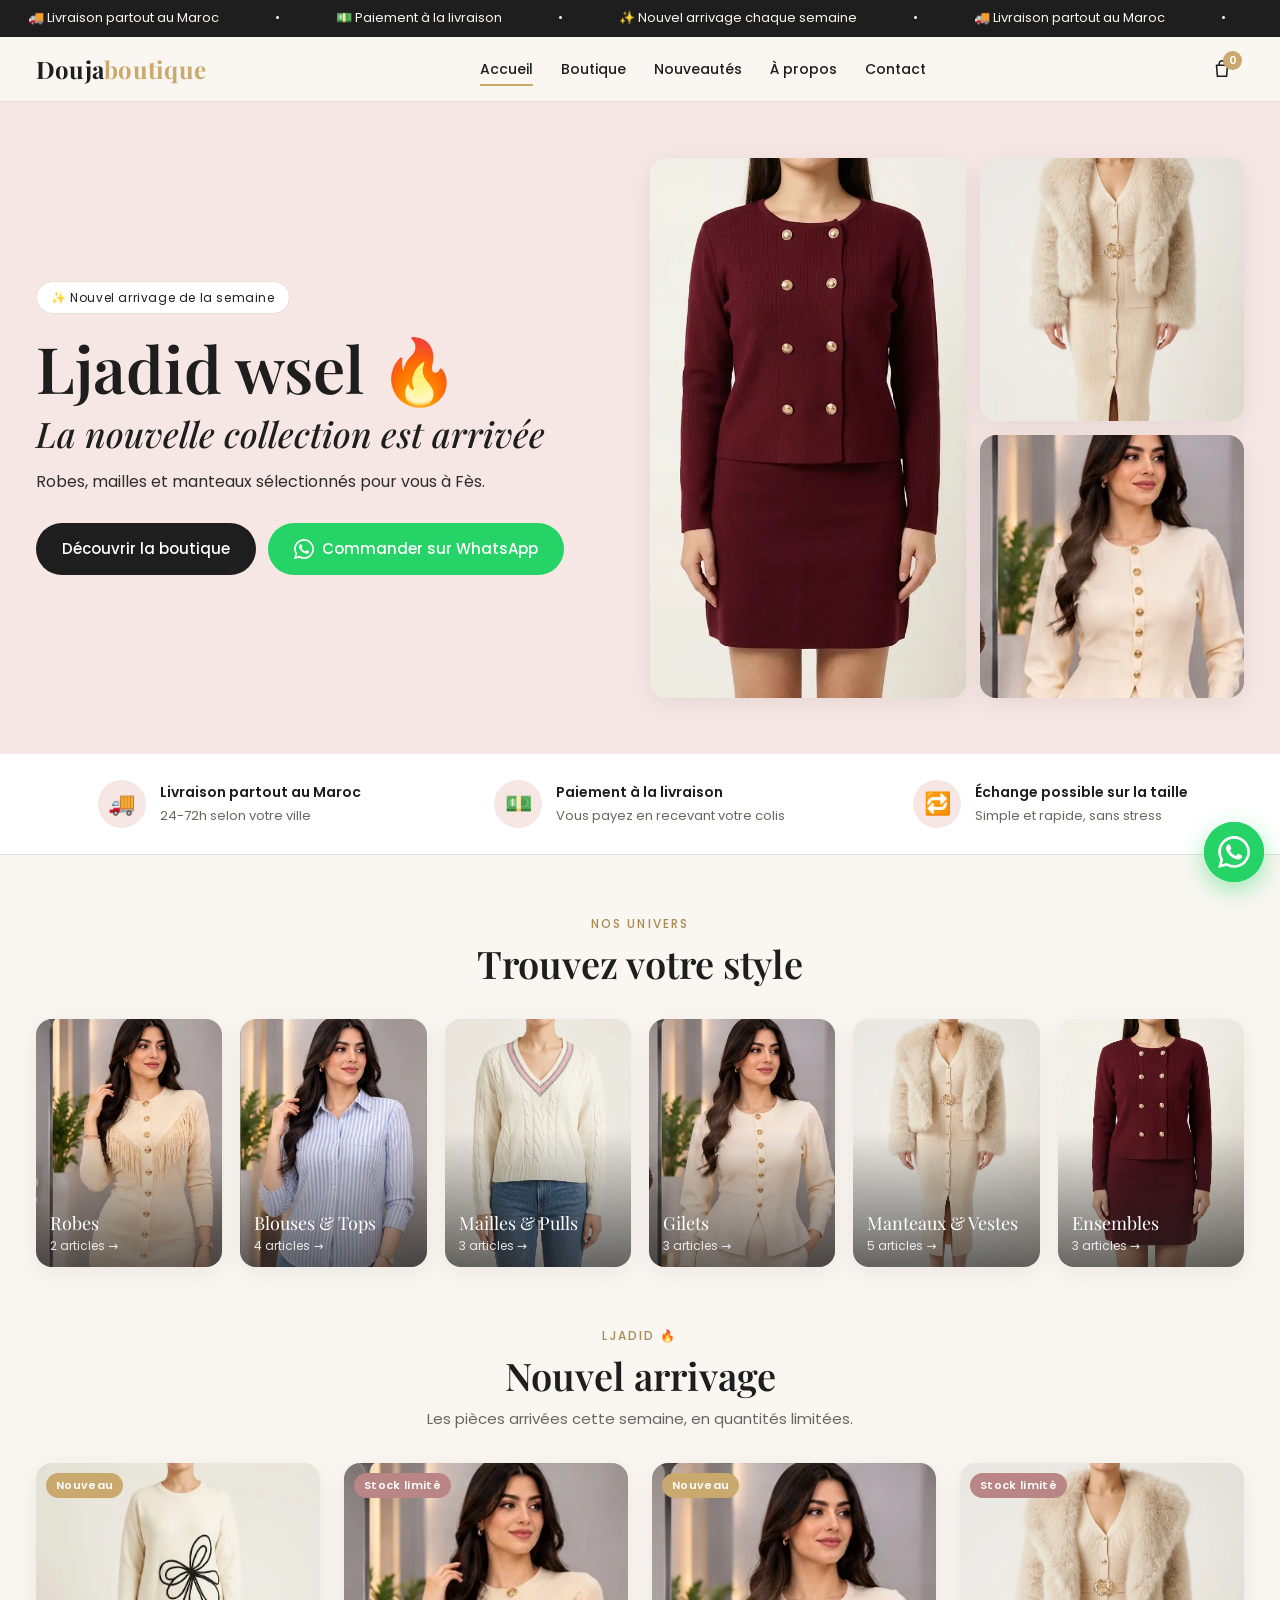
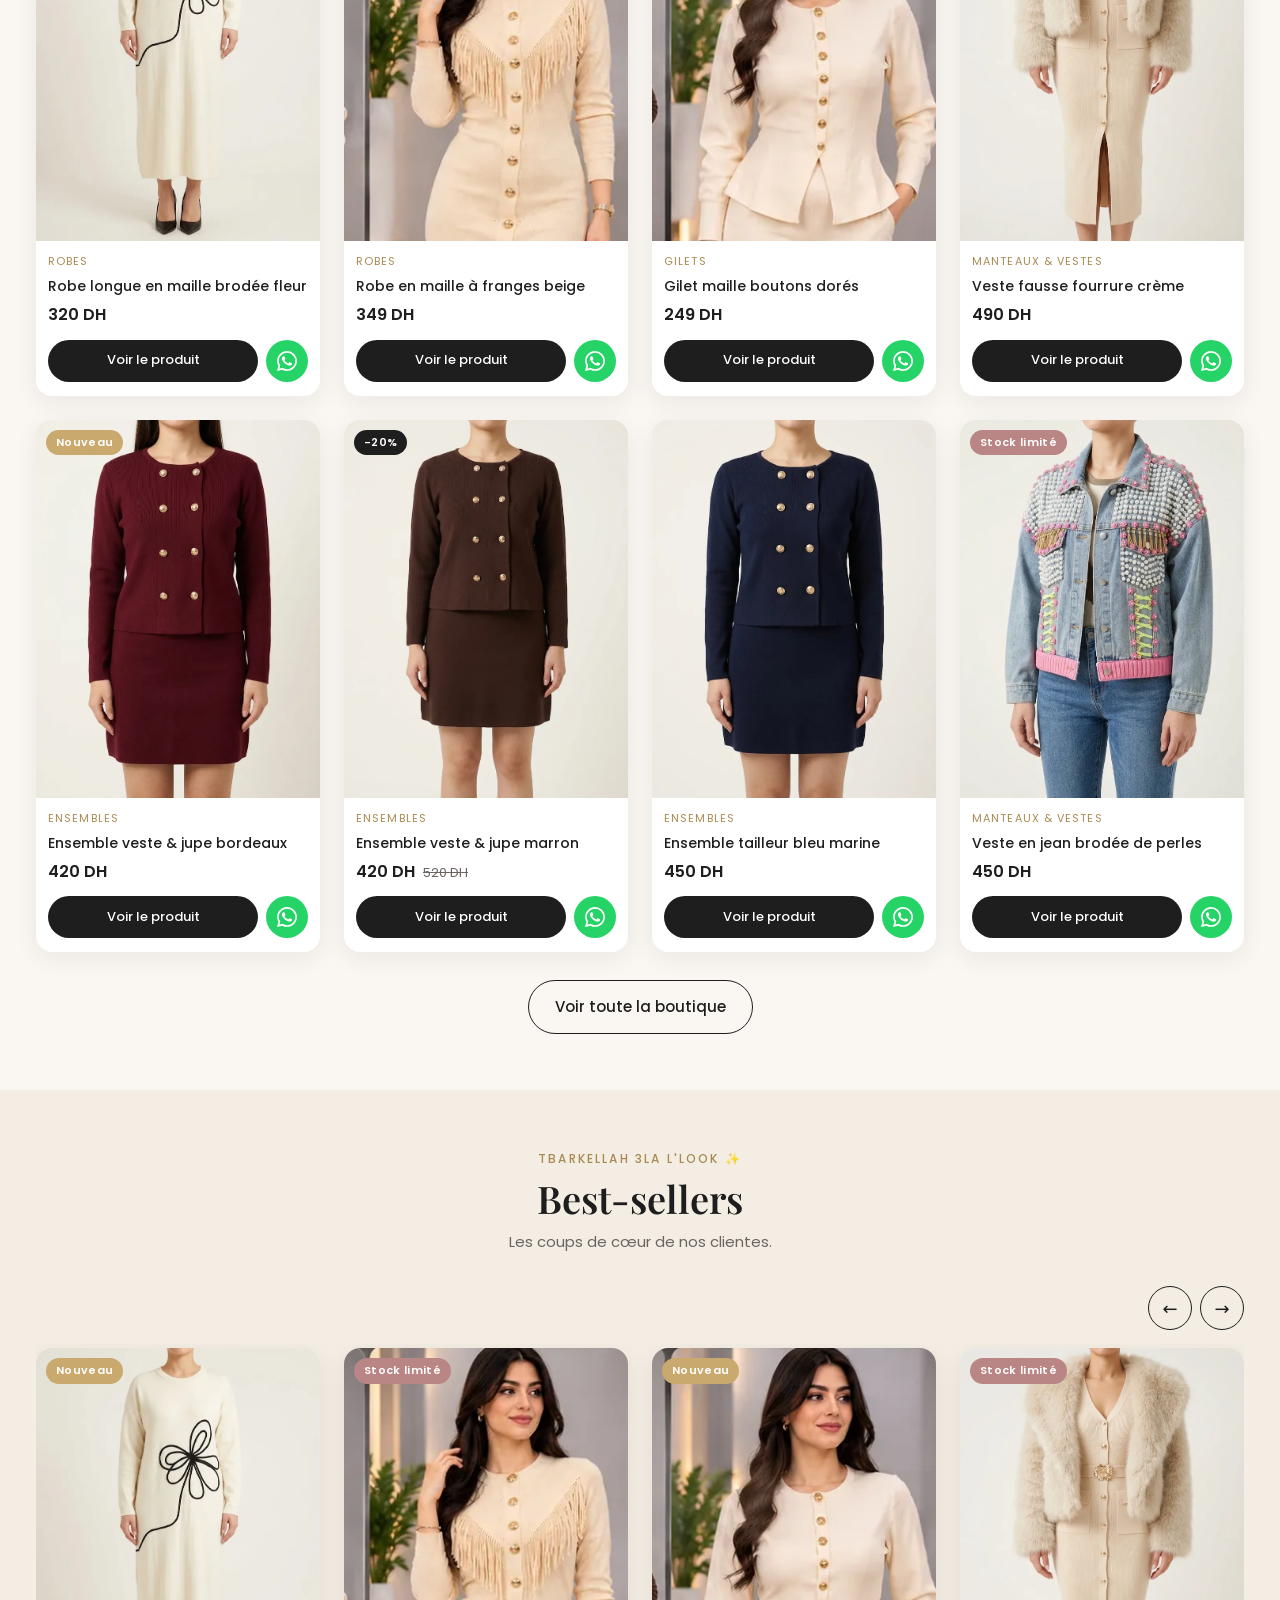
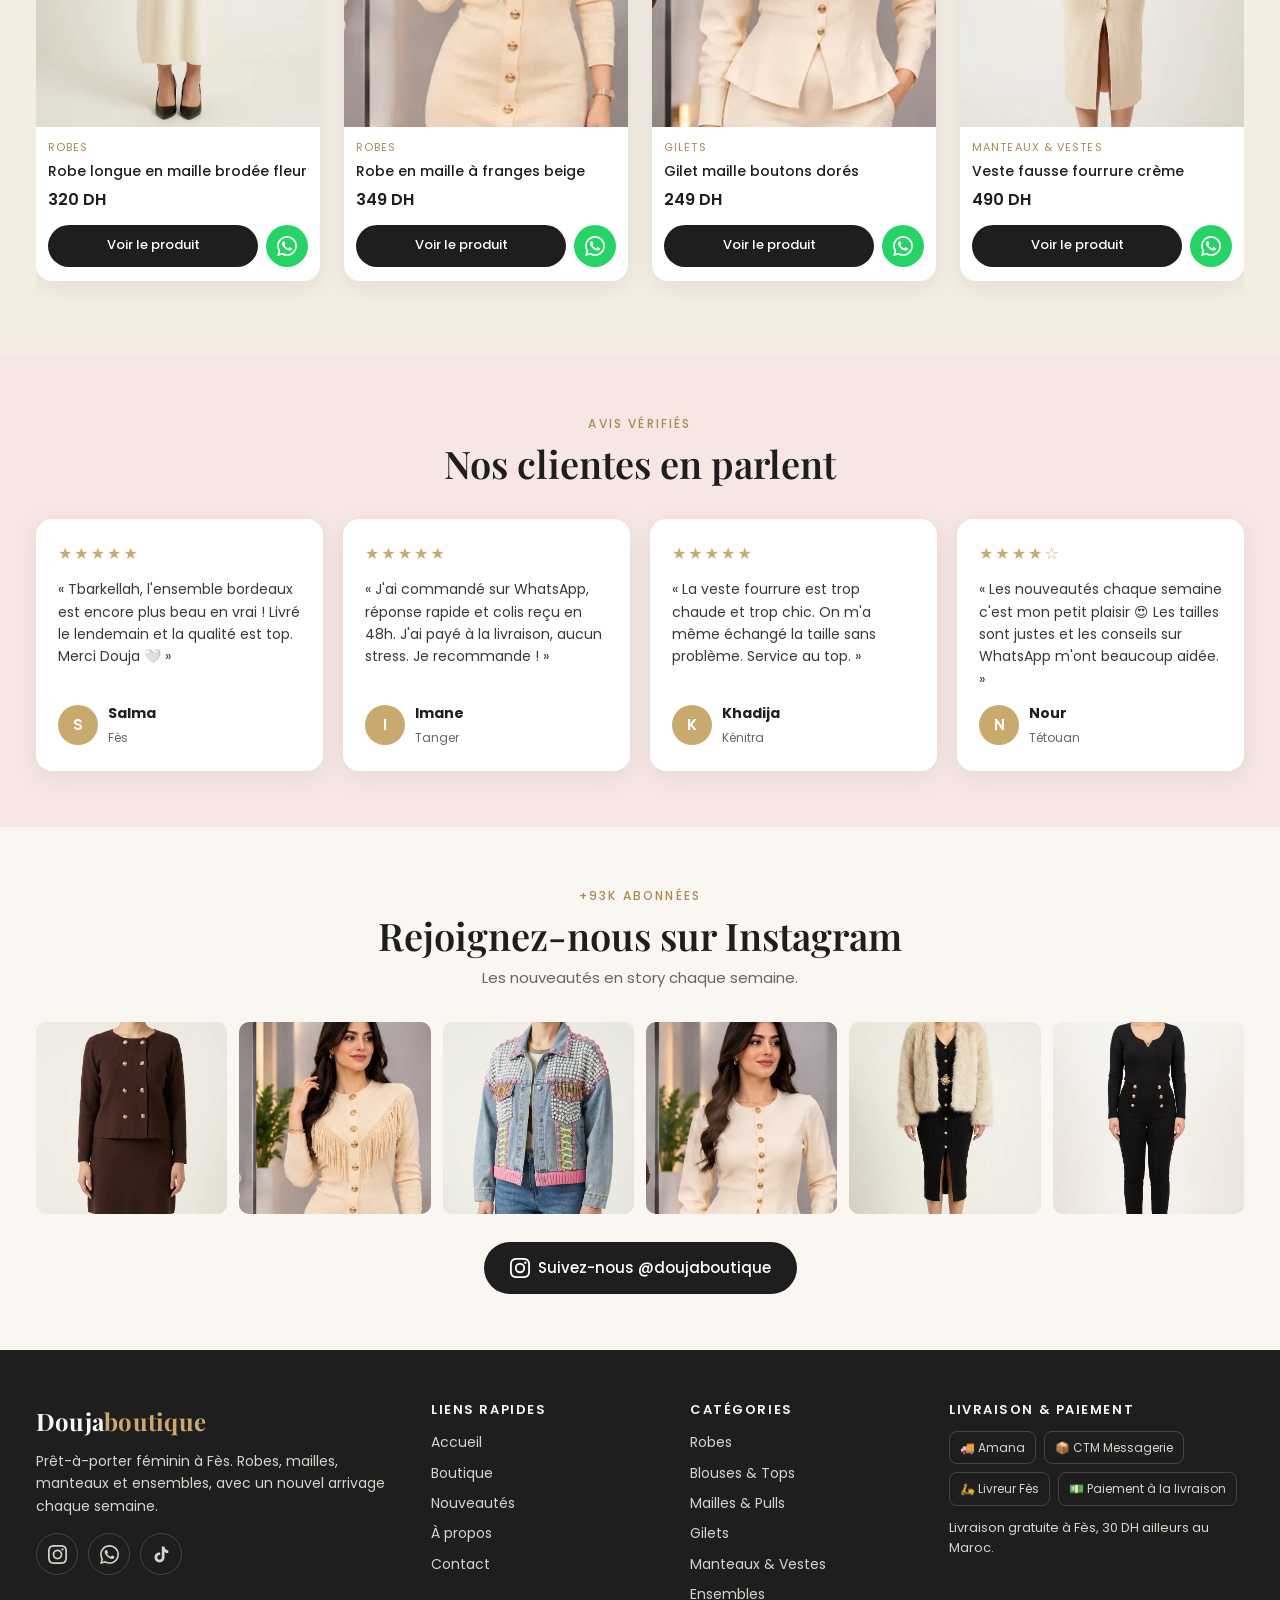
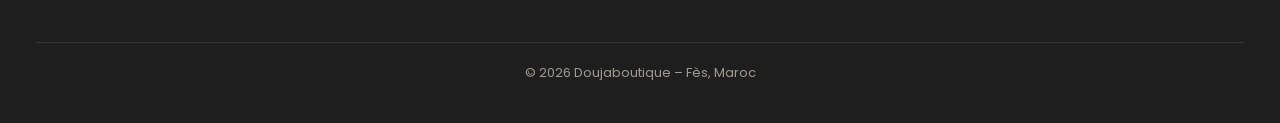
==== commit 0409ddca: "Site multi-pages (accueil, boutique, produit, à propos, contact) avec les vraies photos produits Co-" ====
--- a/index.html
+++ b/index.html
@@ -4,705 +4,41 @@
   <meta charset="UTF-8" />
   <meta name="viewport" content="width=device-width, initial-scale=1, viewport-fit=cover" />
   <title>Doujaboutique – Prêt-à-porter féminin à Fès</title>
-  <meta name="description" content="Doujaboutique, boutique de prêt-à-porter féminin à Fès : robes, robes de soirée, blouses, mailles, manteaux et ensembles. Livraison partout au Maroc, paiement à la livraison." />
+  <meta name="description" content="Doujaboutique, prêt-à-porter féminin à Fès : robes, blouses, mailles, gilets, manteaux et ensembles. Livraison partout au Maroc, paiement à la livraison." />
   <meta name="theme-color" content="#FAF7F2" />
-
   <!-- Polices Google : Playfair Display (titres) + Poppins (texte) -->
   <link rel="preconnect" href="https://fonts.googleapis.com" />
   <link rel="preconnect" href="https://fonts.gstatic.com" crossorigin />
   <link href="https://fonts.googleapis.com/css2?family=Playfair+Display:ital,wght@0,500;0,600;0,700;1,500&family=Poppins:wght@300;400;500;600&display=swap" rel="stylesheet" />
-
-  <style>
-    /* =========================================================
-       1. VARIABLES & BASE
-       ========================================================= */
-    :root {
-      --creme: #FAF7F2;
-      --creme-2: #F3EDE4;
-      --rose: #E8C4C4;
-      --rose-clair: #F6E6E4;
-      --rose-fonce: #B98585;
-      --noir: #1E1E1E;
-      --gris: #6B6461;
-      --gris-clair: #E7E1D9;
-      --or: #C9A96E;
-      --or-fonce: #A98A52;
-      --vert-wa: #25D366;
-      --vert-wa-fonce: #1DA851;
-      --blanc: #FFFFFF;
-      --danger: #C0504D;
-
-      --radius: 16px;
-      --radius-sm: 10px;
-      --ombre: 0 6px 24px rgba(30, 30, 30, .07);
-      --ombre-forte: 0 14px 40px rgba(30, 30, 30, .14);
-      --titre: "Playfair Display", Georgia, serif;
-      --texte: "Poppins", system-ui, -apple-system, "Segoe UI", sans-serif;
-      --header-h: 64px;
-    }
-
-    *, *::before, *::after { box-sizing: border-box; margin: 0; padding: 0; }
-    html { scroll-behavior: smooth; -webkit-text-size-adjust: 100%; }
-    body {
-      font-family: var(--texte);
-      color: var(--noir);
-      background: var(--creme);
-      line-height: 1.6;
-      font-size: 15px;
-      overflow-x: hidden;
-    }
-    body.no-scroll { overflow: hidden; }
-    img { display: block; max-width: 100%; }
-    a { color: inherit; text-decoration: none; }
-    button { font-family: inherit; cursor: pointer; border: none; background: none; color: inherit; }
-    input, select, textarea { font-family: inherit; font-size: 16px; color: var(--noir); }
-    h1, h2, h3, h4 { font-family: var(--titre); font-weight: 600; line-height: 1.2; }
-
-    .container { width: 100%; max-width: 1240px; margin: 0 auto; padding: 0 16px; }
-    .section { padding: 56px 0; }
-    .section-head { text-align: center; margin-bottom: 32px; }
-    .section-head .eyebrow {
-      display: inline-block; font-size: 12px; letter-spacing: .18em; text-transform: uppercase;
-      color: var(--or-fonce); font-weight: 500; margin-bottom: 8px;
-    }
-    .section-head h2 { font-size: clamp(26px, 5vw, 38px); }
-    .section-head p { color: var(--gris); margin-top: 8px; }
-
-    /* Boutons */
-    .btn {
-      display: inline-flex; align-items: center; justify-content: center; gap: 8px;
-      padding: 14px 26px; border-radius: 999px; font-weight: 500; font-size: 15px;
-      transition: transform .2s, box-shadow .2s, background .2s, color .2s;
-      white-space: nowrap;
-    }
-    .btn:active { transform: scale(.98); }
-    .btn-noir { background: var(--noir); color: var(--blanc); }
-    .btn-noir:hover { background: #333; box-shadow: var(--ombre); }
-    .btn-blanc { background: var(--blanc); color: var(--noir); }
-    .btn-blanc:hover { box-shadow: var(--ombre-forte); }
-    .btn-wa { background: var(--vert-wa); color: var(--blanc); }
-    .btn-wa:hover { background: var(--vert-wa-fonce); box-shadow: 0 8px 24px rgba(37, 211, 102, .35); }
-    .btn-contour { border: 1.5px solid var(--noir); color: var(--noir); }
-    .btn-contour:hover { background: var(--noir); color: var(--blanc); }
-    .btn-bloc { width: 100%; }
-    .btn svg { width: 20px; height: 20px; flex-shrink: 0; }
-
-    /* Badges */
-    .badge {
-      position: absolute; top: 10px; left: 10px; z-index: 2;
-      padding: 4px 10px; border-radius: 999px; font-size: 11px; font-weight: 600;
-      letter-spacing: .03em; background: var(--or); color: var(--blanc);
-    }
-    .badge.promo { background: var(--noir); }
-    .badge.stock { background: var(--rose-fonce); }
-
-    /* Animation d'apparition au scroll */
-    .reveal { opacity: 0; transform: translateY(24px); transition: opacity .7s ease, transform .7s ease; }
-    .reveal.visible { opacity: 1; transform: none; }
-    @media (prefers-reduced-motion: reduce) {
-      .reveal { opacity: 1; transform: none; transition: none; }
-      .annonce-piste { animation: none !important; }
-    }
-
-    /* =========================================================
-       2. IMAGES AVEC REPLI (si la photo ne charge pas)
-       ========================================================= */
-    .media {
-      position: relative; overflow: hidden; background: linear-gradient(160deg, var(--rose-clair), var(--rose));
-      aspect-ratio: 3 / 4;
-    }
-    .media .ph {
-      position: absolute; inset: 0; display: flex; align-items: center; justify-content: center;
-      text-align: center; padding: 16px; font-family: var(--titre); font-size: 17px; color: var(--noir);
-      opacity: .75;
-    }
-    .media img {
-      position: absolute; inset: 0; width: 100%; height: 100%; object-fit: cover;
-      transition: transform .6s ease, opacity .4s; color: transparent; font-size: 0;
-    }
-    .media img.ko { display: none; }
-
-    /* =========================================================
-       3. BARRE D'ANNONCE DÉFILANTE
-       ========================================================= */
-    .annonce { background: var(--noir); color: var(--creme); font-size: 13px; overflow: hidden; white-space: nowrap; }
-    .annonce-piste { display: inline-flex; animation: defile 28s linear infinite; padding: 8px 0; }
-    .annonce-piste span { padding: 0 28px; }
-    @keyframes defile { from { transform: translateX(0); } to { transform: translateX(-50%); } }
-
-    /* =========================================================
-       4. HEADER
-       ========================================================= */
-    .header {
-      position: sticky; top: 0; z-index: 50; background: rgba(250, 247, 242, .94);
-      backdrop-filter: blur(10px); -webkit-backdrop-filter: blur(10px);
-      border-bottom: 1px solid var(--gris-clair);
-    }
-    .header-inner { display: flex; align-items: center; justify-content: space-between; height: var(--header-h); gap: 12px; }
-    .logo { font-family: var(--titre); font-size: 24px; font-weight: 700; letter-spacing: .01em; }
-    .logo em { color: var(--or); font-style: normal; }
-    .nav { display: none; gap: 28px; }
-    .nav a { font-size: 14px; font-weight: 500; position: relative; padding: 4px 0; }
-    .nav a::after {
-      content: ""; position: absolute; left: 0; bottom: -2px; width: 0; height: 2px; background: var(--or);
-      transition: width .25s;
-    }
-    .nav a:hover::after, .nav a.actif::after { width: 100%; }
-    .header-actions { display: flex; align-items: center; gap: 4px; }
-    .icon-btn {
-      width: 44px; height: 44px; display: inline-flex; align-items: center; justify-content: center;
-      border-radius: 50%; position: relative; transition: background .2s;
-    }
-    .icon-btn:hover { background: var(--rose-clair); }
-    .icon-btn svg { width: 22px; height: 22px; }
-    .compteur {
-      position: absolute; top: 4px; right: 2px; min-width: 19px; height: 19px; padding: 0 5px;
-      border-radius: 999px; background: var(--or); color: var(--blanc); font-size: 11px; font-weight: 600;
-      display: flex; align-items: center; justify-content: center; transition: transform .3s;
-    }
-    .compteur.pop { transform: scale(1.35); }
-
-    /* Menu mobile */
-    .menu-mobile {
-      position: fixed; inset: 0; z-index: 90; background: var(--creme); padding: 24px 16px;
-      transform: translateX(-100%); transition: transform .35s ease; display: flex; flex-direction: column;
-    }
-    .menu-mobile.ouvert { transform: none; }
-    .menu-mobile-top { display: flex; justify-content: space-between; align-items: center; margin-bottom: 32px; }
-    .menu-mobile nav a {
-      display: block; font-family: var(--titre); font-size: 28px; padding: 12px 0;
-      border-bottom: 1px solid var(--gris-clair);
-    }
-    .menu-mobile .menu-bas { margin-top: auto; display: grid; gap: 10px; }
-
-    @media (min-width: 960px) {
-      .nav { display: flex; }
-      .burger { display: none !important; }
-    }
-
-    /* =========================================================
-       5. PAGES (navigation par onglets JS)
-       ========================================================= */
-    .page { display: none; }
-    .page.active { display: block; animation: apparition .45s ease; }
-    @keyframes apparition { from { opacity: 0; } to { opacity: 1; } }
-
-    /* =========================================================
-       6. ACCUEIL
-       ========================================================= */
-    .hero {
-      position: relative; min-height: calc(100svh - var(--header-h) - 34px); display: flex; align-items: flex-end;
-      color: var(--blanc); overflow: hidden; background: linear-gradient(160deg, #caa3a3, #6d5552);
-    }
-    .hero .media { position: absolute; inset: 0; aspect-ratio: auto; background: transparent; }
-    .hero .media img { object-position: center 25%; }
-    .hero::after {
-      content: ""; position: absolute; inset: 0;
-      background: linear-gradient(180deg, rgba(30,30,30,.05) 20%, rgba(30,30,30,.7) 100%);
-    }
-    .hero-contenu { position: relative; z-index: 2; padding-top: 48px; padding-bottom: 56px; width: 100%; }
-    .hero-tag {
-      display: inline-block; background: rgba(255,255,255,.18); border: 1px solid rgba(255,255,255,.4);
-      backdrop-filter: blur(6px); padding: 6px 14px; border-radius: 999px; font-size: 12px; margin-bottom: 16px;
-      letter-spacing: .05em;
-    }
-    .hero h1 { font-size: clamp(34px, 8vw, 64px); max-width: 720px; margin-bottom: 14px; }
-    .hero h1 small { display: block; font-size: .55em; font-weight: 500; font-style: italic; margin-top: 6px; }
-    .hero p { font-size: 16px; max-width: 520px; opacity: .92; margin-bottom: 28px; }
-    .hero-btns { display: flex; flex-direction: column; gap: 12px; }
-    @media (min-width: 600px) { .hero-btns { flex-direction: row; } }
-
-    /* Garanties */
-    .garanties { background: var(--blanc); border-bottom: 1px solid var(--gris-clair); }
-    .garanties-grille { display: grid; grid-template-columns: 1fr; gap: 0; }
-    .garantie { display: flex; align-items: center; gap: 14px; padding: 18px 0; border-bottom: 1px solid var(--gris-clair); }
-    .garantie:last-child { border-bottom: none; }
-    .garantie-ico {
-      width: 48px; height: 48px; border-radius: 50%; background: var(--rose-clair); flex-shrink: 0;
-      display: flex; align-items: center; justify-content: center; font-size: 22px;
-    }
-    .garantie strong { display: block; font-size: 14px; font-weight: 600; }
-    .garantie span { font-size: 13px; color: var(--gris); }
-    @media (min-width: 760px) {
-      .garanties-grille { grid-template-columns: repeat(3, 1fr); gap: 24px; }
-      .garantie { border-bottom: none; padding: 26px 0; justify-content: center; }
-    }
-
-    /* Catégories */
-    .cats-grille { display: grid; grid-template-columns: repeat(2, 1fr); gap: 12px; }
-    .cat-carte { position: relative; border-radius: var(--radius); overflow: hidden; box-shadow: var(--ombre); text-align: left; }
-    .cat-carte .media { aspect-ratio: 4 / 5; }
-    .cat-carte::after {
-      content: ""; position: absolute; inset: 0; background: linear-gradient(180deg, transparent 45%, rgba(30,30,30,.65));
-    }
-    .cat-carte .cat-nom {
-      position: absolute; z-index: 2; left: 14px; right: 14px; bottom: 14px; color: var(--blanc);
-      font-family: var(--titre); font-size: 18px; line-height: 1.2;
-    }
-    .cat-carte .cat-nom small { display: block; font-family: var(--texte); font-size: 12px; opacity: .85; margin-top: 4px; }
-    .cat-carte:hover img { transform: scale(1.06); }
-    @media (min-width: 760px) { .cats-grille { grid-template-columns: repeat(3, 1fr); gap: 18px; } }
-    @media (min-width: 1100px) { .cats-grille { grid-template-columns: repeat(6, 1fr); } .cat-carte .media { aspect-ratio: 3 / 4; } }
-
-    /* Grille produits */
-    .grille-produits { display: grid; grid-template-columns: repeat(2, 1fr); gap: 14px; }
-    @media (min-width: 760px) { .grille-produits { grid-template-columns: repeat(3, 1fr); gap: 20px; } }
-    @media (min-width: 1100px) { .grille-produits { grid-template-columns: repeat(4, 1fr); gap: 24px; } }
-
-    /* Carte produit */
-    .carte {
-      background: var(--blanc); border-radius: var(--radius); overflow: hidden; box-shadow: var(--ombre);
-      display: flex; flex-direction: column; transition: transform .3s ease, box-shadow .3s ease;
-    }
-    .carte:hover { transform: translateY(-4px); box-shadow: var(--ombre-forte); }
-    .carte:hover .media img { transform: scale(1.05); }
-    .carte .media { cursor: pointer; }
-    .carte-corps { padding: 12px 12px 14px; display: flex; flex-direction: column; gap: 6px; flex: 1; }
-    .carte-cat { font-size: 11px; color: var(--or-fonce); text-transform: uppercase; letter-spacing: .1em; }
-    .carte-nom { font-size: 14px; font-weight: 500; line-height: 1.35; cursor: pointer; }
-    .prix { display: flex; align-items: baseline; gap: 8px; flex-wrap: wrap; }
-    .prix strong { font-size: 16px; font-weight: 600; }
-    .prix del { font-size: 13px; color: var(--gris); }
-    .carte-actions { display: flex; gap: 8px; margin-top: auto; padding-top: 6px; }
-    .carte-actions .btn { flex: 1; padding: 10px 12px; font-size: 13px; }
-    .btn-wa-mini {
-      width: 42px; height: 42px; border-radius: 50%; background: var(--vert-wa); color: var(--blanc);
-      display: inline-flex; align-items: center; justify-content: center; flex-shrink: 0; transition: background .2s, transform .2s;
-    }
-    .btn-wa-mini:hover { background: var(--vert-wa-fonce); transform: scale(1.06); }
-    .btn-wa-mini svg { width: 20px; height: 20px; }
-    @media (max-width: 420px) {
-      .carte-actions .btn { font-size: 12px; padding: 10px 8px; }
-    }
-
-    /* Carrousel best-sellers */
-    .carrousel-wrap { position: relative; }
-    .carrousel {
-      display: grid; grid-auto-flow: column; grid-auto-columns: 62%; gap: 14px; overflow-x: auto;
-      scroll-snap-type: x mandatory; padding: 4px 16px 18px; margin: 0 -16px; scrollbar-width: none;
-    }
-    .carrousel::-webkit-scrollbar { display: none; }
-    .carrousel .carte { scroll-snap-align: start; }
-    .carrousel-nav { display: none; }
-    @media (min-width: 760px) { .carrousel { grid-auto-columns: 32%; } }
-    @media (min-width: 1100px) {
-      .carrousel { grid-auto-columns: calc((100% - 72px) / 4); gap: 24px; margin: 0; padding: 4px 0 18px; }
-      .carrousel-nav { display: flex; gap: 8px; justify-content: flex-end; margin-bottom: 14px; }
-      .carrousel-nav button {
-        width: 44px; height: 44px; border-radius: 50%; border: 1.5px solid var(--noir); font-size: 18px;
-        transition: background .2s, color .2s;
-      }
-      .carrousel-nav button:hover { background: var(--noir); color: var(--blanc); }
-    }
-
-    /* Avis clientes */
-    .avis-fond { background: var(--rose-clair); }
-    .avis-grille { display: grid; gap: 14px; }
-    .avis {
-      background: var(--blanc); border-radius: var(--radius); padding: 22px; box-shadow: var(--ombre);
-      display: flex; flex-direction: column; gap: 12px;
-    }
-    .etoiles { color: var(--or); letter-spacing: 2px; font-size: 16px; }
-    .avis p { font-size: 14px; color: #3c3836; }
-    .avis-auteur { display: flex; align-items: center; gap: 10px; margin-top: auto; }
-    .avatar {
-      width: 40px; height: 40px; border-radius: 50%; background: var(--or); color: var(--blanc);
-      display: flex; align-items: center; justify-content: center; font-weight: 600;
-    }
-    .avis-auteur strong { display: block; font-size: 14px; }
-    .avis-auteur span { font-size: 12px; color: var(--gris); }
-    @media (min-width: 760px) { .avis-grille { grid-template-columns: repeat(2, 1fr); gap: 20px; } }
-    @media (min-width: 1100px) { .avis-grille { grid-template-columns: repeat(4, 1fr); } }
-
-    /* Instagram */
-    .insta-grille { display: grid; grid-template-columns: repeat(3, 1fr); gap: 6px; margin-bottom: 28px; }
-    .insta-grille a { position: relative; border-radius: var(--radius-sm); overflow: hidden; }
-    .insta-grille .media { aspect-ratio: 1; }
-    .insta-grille a::after {
-      content: "♡"; position: absolute; inset: 0; display: flex; align-items: center; justify-content: center;
-      background: rgba(30,30,30,.35); color: var(--blanc); font-size: 28px; opacity: 0; transition: opacity .3s;
-    }
-    .insta-grille a:hover::after { opacity: 1; }
-    @media (min-width: 760px) { .insta-grille { grid-template-columns: repeat(6, 1fr); gap: 12px; } }
-    .centre { text-align: center; }
-
-    /* =========================================================
-       7. BOUTIQUE (catalogue + filtres)
-       ========================================================= */
-    .page-titre { padding: 36px 0 20px; text-align: center; }
-    .page-titre h1 { font-size: clamp(30px, 6vw, 46px); }
-    .page-titre p { color: var(--gris); margin-top: 6px; }
-
-    .boutique-layout { display: grid; gap: 24px; padding-bottom: 64px; }
-    .barre-outils { display: flex; gap: 10px; align-items: center; justify-content: space-between; margin-bottom: 16px; flex-wrap: wrap; }
-    .barre-outils .resultats { font-size: 13px; color: var(--gris); }
-    .btn-filtres { display: inline-flex; align-items: center; gap: 8px; padding: 10px 16px; border-radius: 999px; border: 1.5px solid var(--noir); font-size: 14px; font-weight: 500; }
-    .select {
-      padding: 10px 36px 10px 14px; border-radius: 999px; border: 1.5px solid var(--gris-clair); background: var(--blanc);
-      font-size: 14px; appearance: none; -webkit-appearance: none;
-      background-image: url("data:image/svg+xml,%3Csvg xmlns='http://www.w3.org/2000/svg' width='12' height='8' viewBox='0 0 12 8'%3E%3Cpath d='M1 1l5 5 5-5' stroke='%231E1E1E' stroke-width='1.6' fill='none'/%3E%3C/svg%3E");
-      background-repeat: no-repeat; background-position: right 14px center;
-    }
-
-    .filtres {
-      position: fixed; inset: auto 0 0 0; z-index: 95; background: var(--blanc); border-radius: 22px 22px 0 0;
-      padding: 20px 16px calc(20px + env(safe-area-inset-bottom)); max-height: 86vh; overflow-y: auto;
-      transform: translateY(105%); transition: transform .35s ease; box-shadow: var(--ombre-forte);
-    }
-    .filtres.ouvert { transform: none; }
-    .filtres-entete { display: flex; justify-content: space-between; align-items: center; margin-bottom: 8px; }
-    .filtres-entete h3 { font-size: 22px; }
-    .filtre-bloc { padding: 16px 0; border-bottom: 1px solid var(--gris-clair); }
-    .filtre-bloc h4 { font-family: var(--texte); font-size: 13px; font-weight: 600; text-transform: uppercase; letter-spacing: .1em; margin-bottom: 12px; }
-    .puces { display: flex; flex-wrap: wrap; gap: 8px; }
-    .puce {
-      padding: 8px 14px; border-radius: 999px; border: 1.5px solid var(--gris-clair); font-size: 13px; background: var(--blanc);
-      transition: all .2s;
-    }
-    .puce:hover { border-color: var(--noir); }
-    .puce.on { background: var(--noir); color: var(--blanc); border-color: var(--noir); }
-    .prix-range { width: 100%; accent-color: var(--or); }
-    .prix-valeurs { display: flex; justify-content: space-between; font-size: 13px; color: var(--gris); margin-top: 6px; }
-    .filtres-pied { display: flex; gap: 10px; padding-top: 16px; }
-    .filtres-pied .btn { flex: 1; }
-    .vide { text-align: center; padding: 48px 16px; color: var(--gris); grid-column: 1 / -1; }
-
-    @media (min-width: 960px) {
-      .boutique-layout { grid-template-columns: 250px 1fr; gap: 36px; }
-      .filtres {
-        position: sticky; top: calc(var(--header-h) + 20px); inset: auto; transform: none; border-radius: var(--radius);
-        box-shadow: var(--ombre); max-height: calc(100vh - var(--header-h) - 40px); align-self: start; z-index: 1;
-      }
-      .btn-filtres, .filtres .fermer-filtres, .filtres-pied .btn-noir { display: none; }
-    }
-
-    /* Voile sombre partagé (menu, panier, filtres, modales) */
-    .voile {
-      position: fixed; inset: 0; background: rgba(30, 30, 30, .45); z-index: 80; opacity: 0; pointer-events: none;
-      transition: opacity .3s;
-    }
-    .voile.on { opacity: 1; pointer-events: auto; }
-
-    /* =========================================================
-       8. FICHE PRODUIT
-       ========================================================= */
-    .fil { font-size: 13px; color: var(--gris); padding: 18px 0; }
-    .fil a:hover { color: var(--noir); text-decoration: underline; }
-    .fiche { display: grid; gap: 28px; padding-bottom: 40px; }
-    .galerie-principale { border-radius: var(--radius); overflow: hidden; box-shadow: var(--ombre); }
-    .miniatures { display: grid; grid-template-columns: repeat(4, 1fr); gap: 10px; margin-top: 10px; }
-    .miniatures button { border-radius: var(--radius-sm); overflow: hidden; border: 2px solid transparent; transition: border-color .2s; }
-    .miniatures button.on { border-color: var(--or); }
-    .miniatures .media .ph { font-size: 10px; padding: 4px; }
-    .fiche-infos h1 { font-size: clamp(26px, 5vw, 36px); margin: 8px 0 10px; }
-    .fiche-infos .prix strong { font-size: 26px; }
-    .fiche-infos .prix del { font-size: 17px; }
-    .badge-inline {
-      display: inline-block; padding: 4px 12px; border-radius: 999px; font-size: 12px; font-weight: 600;
-      background: var(--or); color: var(--blanc);
-    }
-    .badge-inline.promo { background: var(--noir); }
-    .badge-inline.stock { background: var(--rose-fonce); }
-    .bandeau-cod {
-      display: flex; align-items: center; gap: 10px; margin: 16px 0; padding: 12px 14px; border-radius: var(--radius-sm);
-      background: var(--rose-clair); border: 1px dashed var(--rose-fonce); font-size: 14px; font-weight: 500;
-    }
-    .fiche-desc { color: #3c3836; margin-bottom: 18px; }
-    .option { margin-bottom: 18px; }
-    .option-titre { display: flex; justify-content: space-between; align-items: center; font-size: 14px; font-weight: 600; margin-bottom: 10px; }
-    .option-titre span { font-weight: 400; color: var(--gris); }
-    .lien { font-size: 13px; text-decoration: underline; color: var(--or-fonce); font-weight: 500; }
-    .tailles { display: flex; flex-wrap: wrap; gap: 8px; }
-    .taille {
-      min-width: 50px; height: 46px; padding: 0 12px; border-radius: var(--radius-sm); border: 1.5px solid var(--gris-clair);
-      background: var(--blanc); font-weight: 500; transition: all .2s;
-    }
-    .taille:hover:not(:disabled) { border-color: var(--noir); }
-    .taille.on { background: var(--noir); color: var(--blanc); border-color: var(--noir); }
-    .taille:disabled { opacity: .35; text-decoration: line-through; cursor: not-allowed; }
-    .couleurs { display: flex; gap: 12px; flex-wrap: wrap; }
-    .pastille {
-      width: 36px; height: 36px; border-radius: 50%; border: 2px solid var(--blanc); box-shadow: 0 0 0 1.5px var(--gris-clair);
-      transition: box-shadow .2s;
-    }
-    .pastille.on { box-shadow: 0 0 0 2.5px var(--noir); }
-    .qte { display: inline-flex; align-items: center; border: 1.5px solid var(--gris-clair); border-radius: 999px; background: var(--blanc); }
-    .qte button { width: 44px; height: 44px; font-size: 20px; }
-    .qte input { width: 44px; text-align: center; border: none; background: transparent; font-weight: 600; -moz-appearance: textfield; }
-    .qte input::-webkit-outer-spin-button, .qte input::-webkit-inner-spin-button { -webkit-appearance: none; }
-    .fiche-btns { display: grid; gap: 10px; margin: 22px 0 18px; }
-    .fiche-btns .btn { padding: 16px 20px; white-space: normal; text-align: center; }
-    .rassurance { display: grid; gap: 10px; padding: 16px; background: var(--blanc); border-radius: var(--radius-sm); font-size: 13px; }
-    .rassurance div { display: flex; gap: 10px; align-items: flex-start; }
-    .details { margin-top: 18px; border-top: 1px solid var(--gris-clair); }
-    .details details { border-bottom: 1px solid var(--gris-clair); padding: 14px 0; }
-    .details summary { cursor: pointer; font-weight: 600; font-size: 14px; list-style: none; display: flex; justify-content: space-between; }
-    .details summary::after { content: "+"; font-size: 18px; font-weight: 400; }
-    .details details[open] summary::after { content: "–"; }
-    .details details p, .details details ul { margin-top: 10px; font-size: 14px; color: #3c3836; }
-    .details ul { padding-left: 18px; }
-    @media (min-width: 900px) {
-      .fiche { grid-template-columns: 1.05fr 1fr; gap: 48px; align-items: start; }
-      .fiche-galerie { position: sticky; top: calc(var(--header-h) + 20px); }
-    }
-
-    /* =========================================================
-       9. À PROPOS & CONTACT
-       ========================================================= */
-    .apropos-grille { display: grid; gap: 28px; align-items: center; }
-    .apropos-grille .media { border-radius: var(--radius); box-shadow: var(--ombre); aspect-ratio: 4 / 5; }
-    .apropos-texte h2 { font-size: clamp(26px, 5vw, 36px); margin-bottom: 14px; }
-    .apropos-texte p { margin-bottom: 14px; color: #3c3836; }
-    .chiffres { display: grid; grid-template-columns: repeat(3, 1fr); gap: 10px; margin-top: 20px; }
-    .chiffre { background: var(--blanc); border-radius: var(--radius-sm); padding: 14px 8px; text-align: center; box-shadow: var(--ombre); }
-    .chiffre strong { display: block; font-family: var(--titre); font-size: 24px; color: var(--or-fonce); }
-    .chiffre span { font-size: 12px; color: var(--gris); }
-    .valeurs { display: grid; gap: 14px; }
-    .valeur { background: var(--blanc); padding: 26px 22px; border-radius: var(--radius); box-shadow: var(--ombre); text-align: center; }
-    .valeur .garantie-ico { margin: 0 auto 14px; width: 58px; height: 58px; font-size: 26px; }
-    .valeur h3 { font-size: 20px; margin-bottom: 8px; }
-    .valeur p { font-size: 14px; color: var(--gris); }
-    @media (min-width: 860px) {
-      .apropos-grille { grid-template-columns: 1fr 1fr; gap: 56px; }
-      .valeurs { grid-template-columns: repeat(3, 1fr); gap: 20px; }
-    }
-
-    .contact-grille { display: grid; gap: 20px; padding-bottom: 64px; }
-    .contact-carte { background: var(--blanc); border-radius: var(--radius); padding: 24px; box-shadow: var(--ombre); }
-    .contact-ligne { display: flex; gap: 14px; padding: 14px 0; border-bottom: 1px solid var(--gris-clair); }
-    .contact-ligne:last-of-type { border-bottom: none; }
-    .contact-ligne .garantie-ico { width: 42px; height: 42px; font-size: 18px; }
-    .contact-ligne strong { display: block; font-size: 14px; }
-    .contact-ligne span, .contact-ligne a { font-size: 14px; color: var(--gris); }
-    .horaires { width: 100%; font-size: 14px; border-collapse: collapse; }
-    .horaires td { padding: 4px 0; }
-    .horaires td:last-child { text-align: right; color: var(--gris); }
-    .carte-map { border-radius: var(--radius); overflow: hidden; box-shadow: var(--ombre); min-height: 340px; background: var(--creme-2); }
-    .carte-map iframe { width: 100%; height: 100%; min-height: 340px; border: 0; display: block; }
-    .contact-btns { display: grid; gap: 10px; margin-top: 18px; }
-    @media (min-width: 900px) { .contact-grille { grid-template-columns: 1fr 1.3fr; gap: 28px; } }
-
-    /* =========================================================
-       10. FOOTER
-       ========================================================= */
-    .footer { background: var(--noir); color: #d9d3cb; padding: 52px 0 calc(100px + env(safe-area-inset-bottom)); font-size: 14px; }
-    .footer-grille { display: grid; gap: 32px; grid-template-columns: 1fr 1fr; }
-    .footer-marque { grid-column: 1 / -1; }
-    .footer .logo { color: var(--creme); display: inline-block; margin-bottom: 10px; }
-    .footer h4 { font-family: var(--texte); color: var(--creme); font-size: 13px; text-transform: uppercase; letter-spacing: .12em; margin-bottom: 14px; font-weight: 600; }
-    .footer ul { list-style: none; display: grid; gap: 8px; }
-    .footer ul a:hover, .footer ul button:hover { color: var(--or); }
-    .footer ul button { font-size: 14px; color: inherit; text-align: left; }
-    .reseaux { display: flex; gap: 10px; margin-top: 16px; }
-    .reseaux a {
-      width: 42px; height: 42px; border-radius: 50%; border: 1px solid #4a4542; display: flex; align-items: center; justify-content: center;
-      transition: background .2s, border-color .2s;
-    }
-    .reseaux a:hover { background: var(--or); border-color: var(--or); }
-    .reseaux svg { width: 19px; height: 19px; fill: currentColor; }
-    .paiement { display: flex; flex-wrap: wrap; gap: 8px; }
-    .paiement span { border: 1px solid #4a4542; border-radius: 8px; padding: 6px 10px; font-size: 12px; }
-    .footer-bas { border-top: 1px solid #3a3633; margin-top: 36px; padding-top: 20px; text-align: center; font-size: 13px; color: #a29a91; }
-    @media (min-width: 860px) {
-      .footer-grille { grid-template-columns: 1.6fr 1fr 1fr 1.3fr; }
-      .footer-marque { grid-column: auto; }
-      .footer { padding-bottom: 40px; }
-    }
-
-    /* =========================================================
-       11. BOUTON WHATSAPP FLOTTANT
-       ========================================================= */
-    .wa-flottant {
-      position: fixed; right: 16px; bottom: calc(18px + env(safe-area-inset-bottom)); z-index: 70;
-      width: 60px; height: 60px; border-radius: 50%; background: var(--vert-wa); color: var(--blanc);
-      display: flex; align-items: center; justify-content: center; box-shadow: 0 8px 24px rgba(37, 211, 102, .45);
-    }
-    .wa-flottant svg { width: 32px; height: 32px; position: relative; z-index: 1; }
-    .wa-flottant::before {
-      content: ""; position: absolute; inset: 0; border-radius: 50%; background: var(--vert-wa);
-      animation: pulse 2s ease-out infinite;
-    }
-    @keyframes pulse { 0% { transform: scale(1); opacity: .65; } 100% { transform: scale(1.7); opacity: 0; } }
-    .wa-menu {
-      position: fixed; right: 16px; bottom: calc(88px + env(safe-area-inset-bottom)); z-index: 71; width: min(300px, calc(100vw - 32px));
-      background: var(--blanc); border-radius: var(--radius); box-shadow: var(--ombre-forte); overflow: hidden;
-      transform: translateY(12px) scale(.96); opacity: 0; pointer-events: none; transition: all .25s ease; transform-origin: bottom right;
-    }
-    .wa-menu.ouvert { transform: none; opacity: 1; pointer-events: auto; }
-    .wa-menu-tete { background: #075E54; color: var(--blanc); padding: 14px 16px; }
-    .wa-menu-tete strong { display: block; font-size: 15px; }
-    .wa-menu-tete span { font-size: 12px; opacity: .85; }
-    .wa-menu button { display: block; width: 100%; text-align: left; padding: 14px 16px; font-size: 14px; border-bottom: 1px solid var(--gris-clair); }
-    .wa-menu button:hover { background: var(--creme); }
-
-    /* =========================================================
-       12. PANIER (tiroir latéral)
-       ========================================================= */
-    .panier {
-      position: fixed; top: 0; right: 0; bottom: 0; z-index: 96; width: min(420px, 100%); background: var(--creme);
-      transform: translateX(100%); transition: transform .35s ease; display: flex; flex-direction: column;
-    }
-    .panier.ouvert { transform: none; }
-    .panier-tete { display: flex; justify-content: space-between; align-items: center; padding: 18px 16px; border-bottom: 1px solid var(--gris-clair); }
-    .panier-tete h3 { font-size: 22px; }
-    .panier-liste { flex: 1; overflow-y: auto; padding: 8px 16px; }
-    .panier-article { display: grid; grid-template-columns: 76px 1fr; gap: 12px; padding: 14px 0; border-bottom: 1px solid var(--gris-clair); }
-    .panier-article .media { border-radius: var(--radius-sm); }
-    .panier-article .media .ph { font-size: 10px; padding: 4px; }
-    .pa-nom { font-size: 14px; font-weight: 500; line-height: 1.3; }
-    .pa-var { font-size: 12px; color: var(--gris); margin: 2px 0 8px; }
-    .pa-bas { display: flex; justify-content: space-between; align-items: center; gap: 8px; }
-    .pa-bas .qte button { width: 34px; height: 34px; font-size: 16px; }
-    .pa-bas .qte span { min-width: 22px; text-align: center; font-weight: 600; font-size: 14px; }
-    .pa-suppr { font-size: 12px; color: var(--danger); text-decoration: underline; margin-top: 6px; }
-    .panier-vide { text-align: center; padding: 56px 16px; color: var(--gris); }
-    .panier-vide div { font-size: 44px; margin-bottom: 10px; }
-    .panier-pied { padding: 16px 16px calc(16px + env(safe-area-inset-bottom)); border-top: 1px solid var(--gris-clair); background: var(--blanc); }
-    .panier-total { display: flex; justify-content: space-between; font-size: 17px; font-weight: 600; margin-bottom: 4px; }
-    .panier-pied small { display: block; font-size: 12px; color: var(--gris); margin-bottom: 14px; }
-
-    /* =========================================================
-       13. MODALES (commande COD, guide des tailles)
-       ========================================================= */
-    .modale {
-      position: fixed; inset: 0; z-index: 100; display: flex; align-items: flex-end; justify-content: center;
-      pointer-events: none;
-    }
-    .modale-boite {
-      position: relative; background: var(--creme); width: 100%; max-width: 560px; max-height: 94vh; overflow-y: auto;
-      border-radius: 22px 22px 0 0; padding: 22px 16px calc(22px + env(safe-area-inset-bottom));
-      transform: translateY(105%); transition: transform .35s ease; pointer-events: auto; box-shadow: var(--ombre-forte);
-    }
-    .modale.ouvert .modale-boite { transform: none; }
-    .modale:not(.ouvert) .modale-boite { pointer-events: none; }
-    .modale-tete { display: flex; justify-content: space-between; align-items: flex-start; gap: 12px; margin-bottom: 16px; }
-    .modale-tete h3 { font-size: 22px; }
-    .modale-tete p { font-size: 13px; color: var(--gris); margin-top: 2px; }
-    .fermer { width: 40px; height: 40px; border-radius: 50%; background: var(--blanc); font-size: 22px; line-height: 1; flex-shrink: 0; }
-    .fermer:hover { background: var(--rose-clair); }
-    @media (min-width: 640px) {
-      .modale { align-items: center; padding: 20px; }
-      .modale-boite { border-radius: 22px; padding: 28px; transform: translateY(30px); opacity: 0; transition: all .3s ease; }
-      .modale.ouvert .modale-boite { opacity: 1; }
-    }
-
-    /* Formulaire */
-    .form-grille { display: grid; gap: 14px; }
-    .champ label { display: block; font-size: 13px; font-weight: 500; margin-bottom: 6px; }
-    .champ label b { color: var(--danger); font-weight: 600; }
-    .champ input, .champ select, .champ textarea {
-      width: 100%; padding: 13px 14px; border-radius: var(--radius-sm); border: 1.5px solid var(--gris-clair); background: var(--blanc);
-      transition: border-color .2s, box-shadow .2s;
-    }
-    .champ select { appearance: none; -webkit-appearance: none; background-image: url("data:image/svg+xml,%3Csvg xmlns='http://www.w3.org/2000/svg' width='12' height='8' viewBox='0 0 12 8'%3E%3Cpath d='M1 1l5 5 5-5' stroke='%231E1E1E' stroke-width='1.6' fill='none'/%3E%3C/svg%3E"); background-repeat: no-repeat; background-position: right 14px center; padding-right: 36px; }
-    .champ input:focus, .champ select:focus, .champ textarea:focus { outline: none; border-color: var(--or); box-shadow: 0 0 0 3px rgba(201, 169, 110, .2); }
-    .champ.erreur input, .champ.erreur select, .champ.erreur textarea { border-color: var(--danger); }
-    .champ .msg-erreur { display: none; color: var(--danger); font-size: 12px; margin-top: 4px; }
-    .champ.erreur .msg-erreur { display: block; }
-    .champ textarea { resize: vertical; min-height: 70px; }
-    .trio { display: grid; grid-template-columns: 1fr 1fr 90px; gap: 10px; }
-    .duo { display: grid; grid-template-columns: 1fr; gap: 14px; }
-    @media (min-width: 520px) { .duo { grid-template-columns: 1fr 1fr; } }
-
-    .recap { background: var(--blanc); border-radius: var(--radius); padding: 16px; margin: 18px 0 14px; font-size: 14px; }
-    .recap h4 { font-family: var(--texte); font-size: 13px; text-transform: uppercase; letter-spacing: .1em; margin-bottom: 10px; }
-    .recap-ligne { display: flex; justify-content: space-between; gap: 12px; padding: 6px 0; }
-    .recap-ligne span:first-child { color: var(--gris); }
-    .recap-articles .recap-ligne span:first-child { color: var(--noir); }
-    .recap-total { border-top: 1.5px dashed var(--gris-clair); margin-top: 8px; padding-top: 10px; font-weight: 600; font-size: 16px; }
-    .recap-total span:last-child { color: var(--or-fonce); }
-    .gratuit { color: var(--vert-wa-fonce); font-weight: 600; }
-    .note-cod { font-size: 12px; color: var(--gris); text-align: center; margin-top: 10px; }
-
-    .table-tailles { width: 100%; border-collapse: collapse; font-size: 14px; background: var(--blanc); border-radius: var(--radius-sm); overflow: hidden; }
-    .table-tailles th, .table-tailles td { padding: 10px 8px; text-align: center; border-bottom: 1px solid var(--gris-clair); }
-    .table-tailles th { background: var(--rose-clair); font-weight: 600; font-size: 13px; }
-    .table-tailles tr:last-child td { border-bottom: none; }
-
-    /* Notification (toast) */
-    .toast {
-      position: fixed; left: 50%; bottom: calc(96px + env(safe-area-inset-bottom)); z-index: 120;
-      transform: translate(-50%, 20px); background: var(--noir); color: var(--blanc); padding: 12px 20px; border-radius: 999px;
-      font-size: 14px; opacity: 0; pointer-events: none; transition: all .3s ease; max-width: calc(100vw - 32px); text-align: center;
-    }
-    .toast.on { opacity: 1; transform: translate(-50%, 0); }
-  </style>
+  <link rel="stylesheet" href="css/style.css" />
 </head>
-<body>
-
-  <!-- ============ BARRE D'ANNONCE ============ -->
-  <div class="annonce" aria-label="Annonces">
-    <div class="annonce-piste" id="annoncePiste"></div>
-  </div>
-
-  <!-- ============ HEADER ============ -->
-  <header class="header">
-    <div class="container header-inner">
-      <button class="icon-btn burger" id="btnBurger" aria-label="Ouvrir le menu">
-        <svg viewBox="0 0 24 24" fill="none" stroke="currentColor" stroke-width="1.8" stroke-linecap="round"><path d="M4 7h16M4 12h16M4 17h10"/></svg>
-      </button>
-      <a href="#accueil" class="logo">Douja<em>boutique</em></a>
-      <nav class="nav" aria-label="Navigation principale">
-        <a href="#accueil" data-lien="accueil">Accueil</a>
-        <a href="#boutique" data-lien="boutique">Boutique</a>
-        <a href="#nouveautes" data-lien="nouveautes">Nouveautés</a>
-        <a href="#apropos" data-lien="apropos">À propos</a>
-        <a href="#contact" data-lien="contact">Contact</a>
-      </nav>
-      <div class="header-actions">
-        <button class="icon-btn" id="btnPanier" aria-label="Ouvrir le panier">
-          <svg viewBox="0 0 24 24" fill="none" stroke="currentColor" stroke-width="1.7" stroke-linecap="round" stroke-linejoin="round"><path d="M6 8h12l-1 12H7L6 8z"/><path d="M9 8V6a3 3 0 0 1 6 0v2"/></svg>
-          <span class="compteur" id="compteurPanier">0</span>
-        </button>
-      </div>
-    </div>
-  </header>
-
-  <!-- Menu mobile (burger) -->
-  <div class="menu-mobile" id="menuMobile" aria-hidden="true">
-    <div class="menu-mobile-top">
-      <span class="logo">Douja<em>boutique</em></span>
-      <button class="fermer" data-fermer-menu aria-label="Fermer le menu">×</button>
-    </div>
-    <nav>
-      <a href="#accueil" data-fermer-menu>Accueil</a>
-      <a href="#boutique" data-fermer-menu>Boutique</a>
-      <a href="#nouveautes" data-fermer-menu>Nouveautés <small style="font-size:14px">🔥</small></a>
-      <a href="#apropos" data-fermer-menu>À propos</a>
-      <a href="#contact" data-fermer-menu>Contact</a>
-    </nav>
-    <div class="menu-bas">
-      <button class="btn btn-wa btn-bloc" data-wa-info>
-        <svg viewBox="0 0 24 24" fill="currentColor"><use href="#ico-wa"/></svg> Écrire sur WhatsApp
-      </button>
-      <a class="btn btn-contour btn-bloc" href="https://www.instagram.com/doujaboutique/" target="_blank" rel="noopener">@doujaboutique sur Instagram</a>
-    </div>
-  </div>
-
+<!-- Le header, le footer, le panier, les modales et le bouton WhatsApp
+     sont ajoutés automatiquement par js/app.js (identiques sur toutes les pages). -->
+<body data-page="accueil">
   <main id="main">
-
-    <!-- ======================================================
-         PAGE : ACCUEIL
-         ====================================================== -->
-    <section class="page" id="page-accueil" data-page="accueil">
+    <section class="page active">
 
       <!-- Hero plein écran -->
       <div class="hero">
         <div class="media" id="heroMedia"></div>
         <div class="container hero-contenu">
+        <div>
           <span class="hero-tag">✨ Nouvel arrivage de la semaine</span>
           <h1>Ljadid wsel 🔥<small>La nouvelle collection est arrivée</small></h1>
           <p>Robes, mailles et manteaux sélectionnés pour vous à Fès.</p>
           <div class="hero-btns">
-            <a href="#boutique" class="btn btn-blanc">Découvrir la boutique</a>
+            <a href="boutique.html" class="btn btn-blanc">Découvrir la boutique</a>
             <button class="btn btn-wa" data-wa-info>
               <svg viewBox="0 0 24 24" fill="currentColor"><use href="#ico-wa"/></svg> Commander sur WhatsApp
             </button>
           </div>
         </div>
+        <!-- Mosaïque de photos (affichée sur grand écran) -->
+        <div class="hero-mosaique" id="heroMosaique"></div>
       </div>
+    </div>
 
-      <!-- Bandeau des 3 garanties -->
+    <!-- Bandeau des 3 garanties -->
       <div class="garanties">
         <div class="container garanties-grille">
           <div class="garantie"><div class="garantie-ico">🚚</div><div><strong>Livraison partout au Maroc</strong><span>24-72h selon votre ville</span></div></div>
@@ -732,7 +68,7 @@
           </div>
           <div class="grille-produits" id="grilleNouveautes"></div>
           <div class="centre" style="margin-top:28px">
-            <a href="#boutique" class="btn btn-contour">Voir toute la boutique</a>
+            <a href="boutique.html" class="btn btn-contour">Voir toute la boutique</a>
           </div>
         </div>
       </div>
@@ -783,1143 +119,8 @@
         </div>
       </div>
     </section>
-
-    <!-- ======================================================
-         PAGE : BOUTIQUE
-         ====================================================== -->
-    <section class="page" id="page-boutique" data-page="boutique">
-      <div class="container">
-        <div class="page-titre">
-          <h1 id="titreBoutique">La boutique</h1>
-          <p>Livraison partout au Maroc • Paiement à la livraison</p>
-        </div>
-
-        <div class="boutique-layout">
-          <!-- Panneau de filtres (tiroir sur mobile, colonne sur desktop) -->
-          <aside class="filtres" id="panneauFiltres" aria-label="Filtres">
-            <div class="filtres-entete">
-              <h3>Filtres</h3>
-              <button class="fermer fermer-filtres" data-fermer-filtres aria-label="Fermer les filtres">×</button>
-            </div>
-            <div class="filtre-bloc">
-              <h4>Catégorie</h4>
-              <div class="puces" id="filtreCategories"></div>
-            </div>
-            <div class="filtre-bloc">
-              <h4>Taille</h4>
-              <div class="puces" id="filtreTailles"></div>
-            </div>
-            <div class="filtre-bloc">
-              <h4>Prix maximum</h4>
-              <input type="range" class="prix-range" id="filtrePrix" min="149" max="690" step="10" value="690" />
-              <div class="prix-valeurs"><span>149 DH</span><span id="prixMaxLabel">690 DH</span></div>
-            </div>
-            <div class="filtres-pied">
-              <button class="btn btn-contour" id="btnReinitFiltres">Réinitialiser</button>
-              <button class="btn btn-noir" data-fermer-filtres>Voir les produits</button>
-            </div>
-          </aside>
-
-          <div>
-            <div class="barre-outils">
-              <button class="btn-filtres" id="btnOuvrirFiltres">
-                <svg width="18" height="18" viewBox="0 0 24 24" fill="none" stroke="currentColor" stroke-width="1.8" stroke-linecap="round"><path d="M4 6h16M7 12h10M10 18h4"/></svg>
-                Filtres
-              </button>
-              <span class="resultats" id="nbResultats"></span>
-              <select class="select" id="triProduits" aria-label="Trier">
-                <option value="nouveautes">Nouveautés</option>
-                <option value="prix-asc">Prix croissant</option>
-                <option value="prix-desc">Prix décroissant</option>
-              </select>
-            </div>
-            <div class="grille-produits" id="grilleBoutique"></div>
-          </div>
-        </div>
-      </div>
-    </section>
-
-    <!-- ======================================================
-         PAGE : FICHE PRODUIT (remplie par JS)
-         ====================================================== -->
-    <section class="page" id="page-produit" data-page="produit">
-      <div class="container" id="ficheProduit"></div>
-      <div class="section" style="padding-top:24px">
-        <div class="container">
-          <div class="section-head">
-            <span class="eyebrow">Sélection pour vous</span>
-            <h2>Vous aimerez aussi</h2>
-          </div>
-          <div class="grille-produits" id="grilleSimilaires"></div>
-        </div>
-      </div>
-    </section>
-
-    <!-- ======================================================
-         PAGE : À PROPOS
-         ====================================================== -->
-    <section class="page" id="page-apropos" data-page="apropos">
-      <div class="container">
-        <div class="page-titre">
-          <h1>Notre histoire</h1>
-          <p>De notre quartier de Narjiss à toutes les villes du Maroc.</p>
-        </div>
-        <div class="apropos-grille" style="padding-bottom:56px">
-          <div class="media reveal" id="photoBoutique"></div>
-          <div class="apropos-texte reveal">
-            <h2>Une boutique de quartier devenue une référence</h2>
-            <p>Doujaboutique est née à Fès, sur l'avenue El Wafae à Narjiss, avec une idée simple : proposer aux femmes des pièces élégantes, tendance et accessibles, choisies une à une avec amour.</p>
-            <p>Au fil des saisons, nos clientes ont partagé leurs looks, et la boutique est devenue une vraie communauté sur Instagram. Aujourd'hui, plus de 93 000 abonnées nous suivent pour découvrir chaque semaine le nouvel arrivage.</p>
-            <p>Qu'il s'agisse d'une robe pour un mariage, d'un pull douillet pour l'hiver ou d'un ensemble pour tous les jours, on vous conseille comme une amie. Tbarkellah 3la l'look ✨</p>
-            <div class="chiffres">
-              <div class="chiffre"><strong>93K+</strong><span>abonnées</span></div>
-              <div class="chiffre"><strong>52</strong><span>arrivages / an</span></div>
-              <div class="chiffre"><strong>60+</strong><span>villes livrées</span></div>
-            </div>
-          </div>
-        </div>
-      </div>
-      <div class="section" style="background:var(--creme-2)">
-        <div class="container">
-          <div class="section-head reveal">
-            <span class="eyebrow">Ce qui nous guide</span>
-            <h2>Nos valeurs</h2>
-          </div>
-          <div class="valeurs">
-            <div class="valeur reveal"><div class="garantie-ico">💎</div><h3>Qualité</h3><p>Des matières agréables et des finitions soignées, vérifiées pièce par pièce avant chaque envoi.</p></div>
-            <div class="valeur reveal"><div class="garantie-ico">✨</div><h3>Nouveautés chaque semaine</h3><p>Un nouvel arrivage chaque semaine pour rester toujours à la mode, sans se ruiner.</p></div>
-            <div class="valeur reveal"><div class="garantie-ico">🤍</div><h3>Proche de vous</h3><p>Conseils sur WhatsApp, échange de taille facile et un vrai suivi de chaque commande.</p></div>
-          </div>
-        </div>
-      </div>
-    </section>
-
-    <!-- ======================================================
-         PAGE : CONTACT
-         ====================================================== -->
-    <section class="page" id="page-contact" data-page="contact">
-      <div class="container">
-        <div class="page-titre">
-          <h1>Contact</h1>
-          <p>Passez nous voir à Fès ou écrivez-nous sur WhatsApp.</p>
-        </div>
-        <div class="contact-grille">
-          <div class="contact-carte">
-            <div class="contact-ligne"><div class="garantie-ico">📍</div><div><strong>Adresse</strong><span>Avenue El Wafae, Narjiss, Fès, Maroc</span></div></div>
-            <div class="contact-ligne"><div class="garantie-ico">💬</div><div><strong>WhatsApp</strong><a href="#" data-wa-info id="lienWaContact">Écrivez-nous</a></div></div>
-            <div class="contact-ligne"><div class="garantie-ico">📸</div><div><strong>Instagram</strong><a href="https://www.instagram.com/doujaboutique/" target="_blank" rel="noopener">@doujaboutique</a></div></div>
-            <div class="contact-ligne">
-              <div class="garantie-ico">🕒</div>
-              <div style="flex:1">
-                <strong>Horaires</strong>
-                <table class="horaires">
-                  <tr><td>Lundi – Samedi</td><td>10h00 – 21h00</td></tr>
-                  <tr><td>Dimanche</td><td>15h00 – 21h00</td></tr>
-                  <tr><td>WhatsApp</td><td>7j/7</td></tr>
-                </table>
-              </div>
-            </div>
-            <div class="contact-btns">
-              <button class="btn btn-wa btn-bloc" data-wa-info>
-                <svg viewBox="0 0 24 24" fill="currentColor"><use href="#ico-wa"/></svg> Écrire sur WhatsApp
-              </button>
-              <a class="btn btn-contour btn-bloc" href="https://www.instagram.com/doujaboutique/" target="_blank" rel="noopener">Suivre @doujaboutique</a>
-            </div>
-          </div>
-          <div class="carte-map">
-            <iframe title="Doujaboutique sur Google Maps" loading="lazy" referrerpolicy="no-referrer-when-downgrade"
-              src="https://www.google.com/maps?q=Avenue%20El%20Wafae%2C%20Narjiss%2C%20F%C3%A8s%2C%20Maroc&output=embed"></iframe>
-          </div>
-        </div>
-      </div>
-    </section>
   </main>
-
-  <!-- ============ FOOTER ============ -->
-  <footer class="footer">
-    <div class="container">
-      <div class="footer-grille">
-        <div class="footer-marque">
-          <a href="#accueil" class="logo">Douja<em>boutique</em></a>
-          <p>Prêt-à-porter féminin à Fès. Robes, mailles, manteaux et ensembles, avec un nouvel arrivage chaque semaine.</p>
-          <div class="reseaux">
-            <a href="https://www.instagram.com/doujaboutique/" target="_blank" rel="noopener" aria-label="Instagram"><svg viewBox="0 0 24 24"><use href="#ico-insta"/></svg></a>
-            <a href="#" data-wa-info aria-label="WhatsApp"><svg viewBox="0 0 24 24"><use href="#ico-wa"/></svg></a>
-            <a href="https://www.tiktok.com/@doujaboutique" target="_blank" rel="noopener" aria-label="TikTok"><svg viewBox="0 0 24 24"><use href="#ico-tiktok"/></svg></a>
-          </div>
-        </div>
-        <div>
-          <h4>Liens rapides</h4>
-          <ul>
-            <li><a href="#accueil">Accueil</a></li>
-            <li><a href="#boutique">Boutique</a></li>
-            <li><a href="#nouveautes">Nouveautés</a></li>
-            <li><a href="#apropos">À propos</a></li>
-            <li><a href="#contact">Contact</a></li>
-          </ul>
-        </div>
-        <div>
-          <h4>Catégories</h4>
-          <ul id="footerCategories"></ul>
-        </div>
-        <div>
-          <h4>Livraison & paiement</h4>
-          <div class="paiement">
-            <span>🚚 Amana</span><span>📦 CTM Messagerie</span><span>🛵 Livreur Fès</span><span>💵 Paiement à la livraison</span>
-          </div>
-          <p style="margin-top:12px;font-size:13px">Livraison gratuite à Fès, 30 DH ailleurs au Maroc.</p>
-        </div>
-      </div>
-      <div class="footer-bas">© 2026 Doujaboutique – Fès, Maroc</div>
-    </div>
-  </footer>
-
-  <!-- ============ BOUTON WHATSAPP FLOTTANT ============ -->
-  <div class="wa-menu" id="waMenu" role="menu">
-    <div class="wa-menu-tete"><strong>Doujaboutique</strong><span>Réponse rapide sur WhatsApp 💬</span></div>
-    <button data-wa-panier role="menuitem">🛍️ Commander mon panier</button>
-    <button data-wa-info role="menuitem">✨ Infos sur les nouveautés</button>
-  </div>
-  <button class="wa-flottant" id="waFlottant" aria-label="WhatsApp">
-    <svg viewBox="0 0 24 24" fill="currentColor"><use href="#ico-wa"/></svg>
-  </button>
-
-  <!-- ============ PANIER (tiroir) ============ -->
-  <aside class="panier" id="panier" aria-label="Panier" aria-hidden="true">
-    <div class="panier-tete">
-      <h3>Mon panier</h3>
-      <button class="fermer" data-fermer-panier aria-label="Fermer le panier">×</button>
-    </div>
-    <div class="panier-liste" id="panierListe"></div>
-    <div class="panier-pied" id="panierPied">
-      <div class="panier-total"><span>Sous-total</span><span id="panierTotal">0 DH</span></div>
-      <small>Livraison gratuite à Fès, 30 DH ailleurs. Paiement à la livraison.</small>
-      <button class="btn btn-wa btn-bloc" id="btnCommanderPanier">
-        <svg viewBox="0 0 24 24" fill="currentColor"><use href="#ico-wa"/></svg> Commander tout le panier sur WhatsApp
-      </button>
-    </div>
-  </aside>
-
-  <!-- Voile sombre partagé -->
-  <div class="voile" id="voile"></div>
-
-  <!-- ============ MODALE : FORMULAIRE DE COMMANDE COD ============ -->
-  <div class="modale" id="modaleCommande" role="dialog" aria-modal="true" aria-labelledby="titreCommande" aria-hidden="true">
-    <div class="modale-boite">
-      <div class="modale-tete">
-        <div>
-          <h3 id="titreCommande">Finaliser ma commande</h3>
-          <p>💵 Paiement à la livraison • Aucun paiement en ligne</p>
-        </div>
-        <button class="fermer" data-fermer-modale aria-label="Fermer">×</button>
-      </div>
-
-      <form id="formCommande" novalidate>
-        <div class="form-grille">
-          <div class="champ" id="champNom">
-            <label for="fNom">Nom complet <b>*</b></label>
-            <input id="fNom" name="nom" type="text" autocomplete="name" placeholder="Ex. Salma Bennani" />
-            <div class="msg-erreur">Merci d'indiquer votre nom complet.</div>
-          </div>
-          <div class="duo">
-            <div class="champ" id="champTel">
-              <label for="fTel">Téléphone <b>*</b></label>
-              <input id="fTel" name="tel" type="tel" inputmode="tel" autocomplete="tel" placeholder="06 12 34 56 78" />
-              <div class="msg-erreur">Numéro marocain invalide (06 ou 07 + 8 chiffres).</div>
-            </div>
-            <div class="champ" id="champVille">
-              <label for="fVille">Ville <b>*</b></label>
-              <select id="fVille" name="ville"></select>
-              <div class="msg-erreur">Merci de choisir votre ville.</div>
-            </div>
-          </div>
-          <div class="champ" id="champAdresse">
-            <label for="fAdresse">Adresse complète <b>*</b></label>
-            <input id="fAdresse" name="adresse" type="text" autocomplete="street-address" placeholder="Quartier, rue, n° de maison / appartement" />
-            <div class="msg-erreur">Merci d'indiquer votre adresse de livraison.</div>
-          </div>
-
-          <!-- Variantes (visibles seulement pour une commande d'un seul produit) -->
-          <div class="trio" id="blocVariantes">
-            <div class="champ">
-              <label for="fTaille">Taille</label>
-              <select id="fTaille"></select>
-            </div>
-            <div class="champ">
-              <label for="fCouleur">Couleur</label>
-              <select id="fCouleur"></select>
-            </div>
-            <div class="champ">
-              <label for="fQte">Qté</label>
-              <input id="fQte" type="number" min="1" max="10" value="1" inputmode="numeric" />
-            </div>
-          </div>
-
-          <div class="champ">
-            <label for="fNote">Note (facultatif)</label>
-            <textarea id="fNote" placeholder="Ex. livrer après 18h, appeler avant…"></textarea>
-          </div>
-        </div>
-
-        <!-- Récapitulatif -->
-        <div class="recap" id="recapCommande"></div>
-
-        <button type="submit" class="btn btn-wa btn-bloc" style="padding:16px">
-          <svg viewBox="0 0 24 24" fill="currentColor"><use href="#ico-wa"/></svg> Confirmer ma commande sur WhatsApp
-        </button>
-        <p class="note-cod">Vous serez redirigée vers WhatsApp avec votre commande déjà rédigée. Il suffit d'appuyer sur « Envoyer ».</p>
-      </form>
-    </div>
-  </div>
-
-  <!-- ============ MODALE : GUIDE DES TAILLES ============ -->
-  <div class="modale" id="modaleTailles" role="dialog" aria-modal="true" aria-labelledby="titreTailles" aria-hidden="true">
-    <div class="modale-boite">
-      <div class="modale-tete">
-        <div>
-          <h3 id="titreTailles">Guide des tailles</h3>
-          <p>Mesures du corps en centimètres</p>
-        </div>
-        <button class="fermer" data-fermer-modale aria-label="Fermer">×</button>
-      </div>
-      <table class="table-tailles">
-        <thead><tr><th>Taille</th><th>EU</th><th>Poitrine</th><th>Taille</th><th>Hanches</th></tr></thead>
-        <tbody>
-          <tr><td><b>S</b></td><td>36</td><td>82–86</td><td>64–68</td><td>90–94</td></tr>
-          <tr><td><b>M</b></td><td>38</td><td>86–90</td><td>68–72</td><td>94–98</td></tr>
-          <tr><td><b>L</b></td><td>40</td><td>90–96</td><td>72–78</td><td>98–104</td></tr>
-          <tr><td><b>XL</b></td><td>42</td><td>96–102</td><td>78–84</td><td>104–110</td></tr>
-          <tr><td><b>XXL</b></td><td>44</td><td>102–108</td><td>84–90</td><td>110–116</td></tr>
-        </tbody>
-      </table>
-      <p style="font-size:13px;color:var(--gris);margin-top:14px">💡 Entre deux tailles ? Prenez la plus grande, ou écrivez-nous sur WhatsApp pour un conseil. L'échange de taille est toujours possible.</p>
-    </div>
-  </div>
-
-  <div class="toast" id="toast" role="status" aria-live="polite"></div>
-
-  <!-- Icônes SVG réutilisables -->
-  <svg width="0" height="0" style="position:absolute" aria-hidden="true">
-    <symbol id="ico-wa" viewBox="0 0 24 24"><path d="M17.47 14.38c-.3-.15-1.76-.87-2.03-.97-.27-.1-.47-.15-.67.15-.2.3-.77.97-.94 1.17-.17.2-.35.22-.65.07-.3-.15-1.26-.46-2.4-1.48-.89-.79-1.49-1.77-1.66-2.07-.17-.3-.02-.46.13-.61.13-.13.3-.35.45-.52.15-.17.2-.3.3-.5.1-.2.05-.37-.02-.52-.08-.15-.67-1.62-.92-2.22-.24-.58-.49-.5-.67-.51h-.57c-.2 0-.52.07-.8.37-.27.3-1.04 1.02-1.04 2.48s1.07 2.88 1.21 3.08c.15.2 2.1 3.2 5.08 4.49.71.31 1.26.49 1.69.63.71.23 1.36.2 1.87.12.57-.09 1.76-.72 2.01-1.41.25-.7.25-1.29.17-1.41-.07-.13-.27-.2-.57-.35zM12.05 21.8h-.01a9.87 9.87 0 0 1-5.03-1.38l-.36-.21-3.74.98 1-3.65-.24-.37A9.86 9.86 0 0 1 2.16 12C2.16 6.55 6.6 2.11 12.06 2.11a9.83 9.83 0 0 1 9.88 9.89c0 5.45-4.44 9.89-9.89 9.89zm8.41-18.3A11.82 11.82 0 0 0 12.05 0C5.5 0 .16 5.33.16 11.89c0 2.1.55 4.14 1.59 5.95L.06 24l6.3-1.65a11.88 11.88 0 0 0 5.68 1.45h.01c6.55 0 11.89-5.33 11.89-11.89 0-3.18-1.24-6.16-3.48-8.41z"/></symbol>
-    <symbol id="ico-insta" viewBox="0 0 24 24"><path d="M12 2.16c3.2 0 3.58.01 4.85.07 1.17.05 1.8.25 2.23.41.56.22.96.48 1.38.9.42.42.68.82.9 1.38.16.42.36 1.06.41 2.23.06 1.27.07 1.65.07 4.85s-.01 3.58-.07 4.85c-.05 1.17-.25 1.8-.41 2.23-.22.56-.48.96-.9 1.38-.42.42-.82.68-1.38.9-.42.16-1.06.36-2.23.41-1.27.06-1.65.07-4.85.07s-3.58-.01-4.85-.07c-1.17-.05-1.8-.25-2.23-.41a3.72 3.72 0 0 1-1.38-.9 3.72 3.72 0 0 1-.9-1.38c-.16-.42-.36-1.06-.41-2.23C2.17 15.58 2.16 15.2 2.16 12s.01-3.58.07-4.85c.05-1.17.25-1.8.41-2.23.22-.56.48-.96.9-1.38.42-.42.82-.68 1.38-.9.42-.16 1.06-.36 2.23-.41C8.42 2.17 8.8 2.16 12 2.16zM12 0C8.74 0 8.33.01 7.05.07 5.78.13 4.9.33 4.14.63a5.88 5.88 0 0 0-2.13 1.38A5.88 5.88 0 0 0 .63 4.14C.33 4.9.13 5.78.07 7.05.01 8.33 0 8.74 0 12s.01 3.67.07 4.95c.06 1.27.26 2.15.56 2.91.31.79.72 1.46 1.38 2.13a5.88 5.88 0 0 0 2.13 1.38c.76.3 1.64.5 2.91.56C8.33 23.99 8.74 24 12 24s3.67-.01 4.95-.07c1.27-.06 2.15-.26 2.91-.56a5.88 5.88 0 0 0 2.13-1.38 5.88 5.88 0 0 0 1.38-2.13c.3-.76.5-1.64.56-2.91.06-1.28.07-1.69.07-4.95s-.01-3.67-.07-4.95c-.06-1.27-.26-2.15-.56-2.91a5.88 5.88 0 0 0-1.38-2.13A5.88 5.88 0 0 0 19.86.63C19.1.33 18.22.13 16.95.07 15.67.01 15.26 0 12 0zm0 5.84a6.16 6.16 0 1 0 0 12.32 6.16 6.16 0 0 0 0-12.32zM12 16a4 4 0 1 1 0-8 4 4 0 0 1 0 8zm6.4-11.85a1.44 1.44 0 1 0 0 2.88 1.44 1.44 0 0 0 0-2.88z"/></symbol>
-    <symbol id="ico-tiktok" viewBox="0 0 24 24"><path d="M19.59 6.69a4.83 4.83 0 0 1-3.77-4.25V2h-3.45v13.67a2.89 2.89 0 0 1-5.2 1.74 2.89 2.89 0 0 1 2.31-4.64c.3 0 .58.04.86.13V9.4a6.34 6.34 0 0 0-.86-.06 6.33 6.33 0 1 0 6.34 6.33V8.69a8.18 8.18 0 0 0 4.77 1.52V6.76a4.85 4.85 0 0 1-1-.07z"/></symbol>
-  </svg>
-
-  <script>
-    /* =========================================================
-       CONFIGURATION — à modifier facilement
-       ========================================================= */
-    // Numéro WhatsApp de la boutique (format international, sans + ni espaces)
-    const WHATSAPP_NUMBER = "212XXXXXXXXX";
-
-    // Frais de livraison
-    const FRAIS_LIVRAISON = 30;          // DH, partout au Maroc
-    const VILLE_LIVRAISON_GRATUITE = "Fès";
-
-    // Message par défaut du bouton WhatsApp flottant
-    const MESSAGE_INFO = "Salam, je veux des informations sur vos nouveautés";
-
-    // Liste des villes du formulaire de commande
-    const VILLES = ["Casablanca", "Rabat", "Fès", "Marrakech", "Tanger", "Meknès", "Agadir", "Oujda", "Kénitra", "Tétouan", "Salé", "El Jadida", "Nador", "Béni Mellal", "Safi", "Autre"];
-
-    const TOUTES_TAILLES = ["S", "M", "L", "XL", "XXL"];
-
-    /* Photos Unsplash (mode féminine). Si une image ne charge pas,
-       un bloc coloré avec le nom du produit s'affiche à la place. */
-    const U = (id, w = 800) => `https://images.unsplash.com/${id}?auto=format&fit=crop&w=${w}&q=75`;
-    const PHOTOS = {
-      robe1: U("photo-1595777457583-95e059d581b8"),
-      robe2: U("photo-1572804013309-59a88b7e92f1"),
-      robe3: U("photo-1515372039744-b8f02a3ae446"),
-      robe4: U("photo-1539008835657-9e8e9680c956"),
-      robe5: U("photo-1566174053879-31528523f8ae"),
-      robe6: U("photo-1594633312681-425c7b97ccd1"),
-      robe7: U("photo-1612336307429-8a898d10e223"),
-      robe8: U("photo-1585487000160-6ebcfceb0d03"),
-      mode1: U("photo-1496747611176-843222e1e57c"),
-      mode2: U("photo-1469334031218-e382a71b716b"),
-      mode3: U("photo-1485968579580-b6d095142e6e"),
-      mode4: U("photo-1487222477894-8943e31ef7b2"),
-      mode5: U("photo-1509631179647-0177331693ae"),
-      mode6: U("photo-1525507119028-ed4c629a60a3"),
-      mode7: U("photo-1558769132-cb1aea458c5e"),
-      mode8: U("photo-1503342217505-b0a15ec3261c"),
-      blouse1: U("photo-1564257631407-4deb1f99d992"),
-      pull1: U("photo-1434389677669-e08b4cac3105"),
-      pull2: U("photo-1576566588028-4147f3842f27"),
-      manteau1: U("photo-1539533018447-63fcce2678e3"),
-      manteau2: U("photo-1544022613-e87ca75a784a"),
-      veste1: U("photo-1551028719-00167b16eac5"),
-      boutique: U("photo-1567401893414-76b7b1e5a7a5", 1000),
-      boutique2: U("photo-1441984904996-e0b6ba687e04", 1000),
-      portant: U("photo-1490481651871-ab68de25d43d", 1000),
-      hero: U("photo-1483985988355-763728e1935b", 1800)
-    };
-
-    /* =========================================================
-       CATÉGORIES
-       ========================================================= */
-    const CATEGORIES = [
-      { id: "robes",    nom: "Robes",               image: PHOTOS.robe3 },
-      { id: "soiree",   nom: "Robes de soirée",     image: PHOTOS.robe1 },
-      { id: "blouses",  nom: "Blouses",             image: PHOTOS.blouse1 },
-      { id: "mailles",  nom: "Mailles & Pulls",     image: PHOTOS.pull1 },
-      { id: "manteaux", nom: "Manteaux & Fourrures", image: PHOTOS.manteau1 },
-      { id: "ensembles", nom: "Ensembles",          image: PHOTOS.mode5 }
-    ];
-
-    /* =========================================================
-       PRODUITS — modifiez librement ce tableau
-       (badge : "Nouveau", "-20%", "Stock limité" ou null)
-       (couleurs : { nom, hex })
-       ========================================================= */
-    const PRODUITS = [
-      { id: 1, nom: "Robe longue en dentelle rose", categorie: "robes", prix: 390, ancienPrix: null,
-        tailles: ["S", "M", "L", "XL"], couleurs: [{ nom: "Rose poudré", hex: "#E8C4C4" }, { nom: "Crème", hex: "#F3EAD9" }],
-        images: [PHOTOS.robe2, PHOTOS.robe3, PHOTOS.mode1, PHOTOS.mode3], badge: "Nouveau", nouveau: 16, bestseller: true,
-        description: "Une robe longue romantique en dentelle fine, doublée, avec manches mi-longues et taille marquée. Parfaite pour les fiançailles, les henna ou un dîner chic.",
-        matiere: "Dentelle polyester, doublure viscose", entretien: "Lavage à la main à froid, ne pas essorer, séchage à plat." },
-
-      { id: 2, nom: "Pull côtelé boutonné crème", categorie: "mailles", prix: 179, ancienPrix: null,
-        tailles: ["S", "M", "L", "XL", "XXL"], couleurs: [{ nom: "Crème", hex: "#F3EAD9" }, { nom: "Camel", hex: "#C19A6B" }, { nom: "Noir", hex: "#1E1E1E" }],
-        images: [PHOTOS.pull1, PHOTOS.pull2, PHOTOS.mode6, PHOTOS.mode2], badge: "Nouveau", nouveau: 15, bestseller: true,
-        description: "Maille côtelée douce avec boutons dorés sur le devant. Se porte ouvert comme un gilet ou fermé comme un pull. Un basique chic de l'hiver.",
-        matiere: "70 % acrylique, 30 % laine", entretien: "Lavage 30 °C programme laine, séchage à plat." },
-
-      { id: 3, nom: "Manteau fausse fourrure marron", categorie: "manteaux", prix: 590, ancienPrix: null,
-        tailles: ["M", "L", "XL"], couleurs: [{ nom: "Marron", hex: "#7B5A44" }, { nom: "Beige", hex: "#D9C3A5" }],
-        images: [PHOTOS.manteau2, PHOTOS.manteau1, PHOTOS.mode7, PHOTOS.mode8], badge: "Stock limité", nouveau: 14, bestseller: true,
-        description: "Manteau mi-long en fausse fourrure ultra douce, col large et poches latérales. Chaleur et élégance pour les soirées fraîches de Fès.",
-        matiere: "Fausse fourrure 100 % polyester, doublure satin", entretien: "Nettoyage à sec recommandé." },
-
-      { id: 4, nom: "Blouse fleurie bleue", categorie: "blouses", prix: 199, ancienPrix: 249,
-        tailles: ["S", "M", "L", "XL", "XXL"], couleurs: [{ nom: "Bleu", hex: "#7DA2C9" }, { nom: "Rose", hex: "#E8C4C4" }],
-        images: [PHOTOS.blouse1, PHOTOS.mode6, PHOTOS.mode4, PHOTOS.mode2], badge: "-20%", nouveau: 13, bestseller: true,
-        description: "Blouse légère à imprimé floral, manches bouffantes et col rond. Se porte avec un jean, une jupe ou un pantalon large.",
-        matiere: "100 % viscose fluide", entretien: "Lavage 30 °C, repassage doux." },
-
-      { id: 5, nom: "Robe de soirée satinée bordeaux", categorie: "soiree", prix: 690, ancienPrix: null,
-        tailles: ["S", "M", "L", "XL"], couleurs: [{ nom: "Bordeaux", hex: "#6E1F2F" }, { nom: "Vert émeraude", hex: "#1F5E4A" }, { nom: "Noir", hex: "#1E1E1E" }],
-        images: [PHOTOS.robe1, PHOTOS.robe5, PHOTOS.robe4, PHOTOS.mode5], badge: "Nouveau", nouveau: 12, bestseller: true,
-        description: "Robe longue en satin fluide, coupe cintrée et légère fente sur le côté. La pièce idéale pour un mariage ou une grande soirée.",
-        matiere: "Satin polyester, doublure", entretien: "Nettoyage à sec ou lavage à la main à froid." },
-
-      { id: 6, nom: "Ensemble tricot beige deux pièces", categorie: "ensembles", prix: 349, ancienPrix: null,
-        tailles: ["S", "M", "L", "XL"], couleurs: [{ nom: "Beige", hex: "#D9C3A5" }, { nom: "Gris perle", hex: "#C9C6C2" }],
-        images: [PHOTOS.mode5, PHOTOS.mode1, PHOTOS.pull2, PHOTOS.mode7], badge: "Nouveau", nouveau: 11, bestseller: false,
-        description: "Ensemble confortable en maille douce : pull ample et pantalon large assortis. Le look cosy et chic pour tous les jours.",
-        matiere: "Maille viscose et polyester", entretien: "Lavage 30 °C, séchage à plat." },
-
-      { id: 7, nom: "Robe midi plissée vert sauge", categorie: "robes", prix: 290, ancienPrix: 360,
-        tailles: ["S", "M", "L", "XL", "XXL"], couleurs: [{ nom: "Vert sauge", hex: "#A3B18A" }, { nom: "Rose", hex: "#E8C4C4" }],
-        images: [PHOTOS.robe6, PHOTOS.robe8, PHOTOS.mode3, PHOTOS.mode1], badge: "-20%", nouveau: 10, bestseller: false,
-        description: "Robe midi à jupe plissée et ceinture à nouer. Une silhouette féminine et légère, facile à porter de jour comme de soir.",
-        matiere: "Mousseline polyester", entretien: "Lavage 30 °C, ne pas sécher en machine." },
-
-      { id: 8, nom: "Gilet long en maille camel", categorie: "mailles", prix: 229, ancienPrix: null,
-        tailles: ["M", "L", "XL", "XXL"], couleurs: [{ nom: "Camel", hex: "#C19A6B" }, { nom: "Gris", hex: "#9A9591" }],
-        images: [PHOTOS.pull2, PHOTOS.mode2, PHOTOS.pull1, PHOTOS.mode8], badge: "Nouveau", nouveau: 9, bestseller: false,
-        description: "Long gilet enveloppant avec poches plaquées. À superposer sur une robe ou un ensemble pour un look élégant et chaud.",
-        matiere: "Maille acrylique et laine", entretien: "Lavage 30 °C programme laine." },
-
-      { id: 9, nom: "Veste fourrure courte blanche", categorie: "manteaux", prix: 490, ancienPrix: null,
-        tailles: ["S", "M", "L"], couleurs: [{ nom: "Blanc cassé", hex: "#F4EFE6" }, { nom: "Rose poudré", hex: "#E8C4C4" }],
-        images: [PHOTOS.veste1, PHOTOS.manteau2, PHOTOS.mode4, PHOTOS.mode6], badge: "Stock limité", nouveau: 8, bestseller: true,
-        description: "Petite veste en fausse fourrure, courte et volumineuse. Sublime sur une robe de soirée ou avec un jean pour un look tendance.",
-        matiere: "Fausse fourrure polyester", entretien: "Nettoyage à sec recommandé." },
-
-      { id: 10, nom: "Blouse satinée col lavallière", categorie: "blouses", prix: 219, ancienPrix: null,
-        tailles: ["S", "M", "L", "XL"], couleurs: [{ nom: "Champagne", hex: "#E6D3B3" }, { nom: "Noir", hex: "#1E1E1E" }, { nom: "Rose", hex: "#E8C4C4" }],
-        images: [PHOTOS.mode4, PHOTOS.blouse1, PHOTOS.mode6, PHOTOS.mode2], badge: null, nouveau: 7, bestseller: false,
-        description: "Blouse fluide au toucher satiné avec un col lavallière à nouer. Élégante au bureau comme pour une sortie.",
-        matiere: "Satin polyester", entretien: "Lavage à la main, repassage doux à l'envers." },
-
-      { id: 11, nom: "Robe pull grise col roulé", categorie: "mailles", prix: 249, ancienPrix: 310,
-        tailles: ["S", "M", "L", "XL", "XXL"], couleurs: [{ nom: "Gris chiné", hex: "#A8A4A0" }, { nom: "Crème", hex: "#F3EAD9" }],
-        images: [PHOTOS.mode2, PHOTOS.pull1, PHOTOS.mode8, PHOTOS.pull2], badge: "-20%", nouveau: 6, bestseller: false,
-        description: "Robe pull mi-longue en maille côtelée, col roulé et coupe près du corps. Se porte avec des bottes pour un look d'hiver chic.",
-        matiere: "Maille côtelée viscose", entretien: "Lavage 30 °C, séchage à plat." },
-
-      { id: 12, nom: "Robe de soirée paillettes dorées", categorie: "soiree", prix: 650, ancienPrix: null,
-        tailles: ["S", "M", "L"], couleurs: [{ nom: "Doré", hex: "#C9A96E" }, { nom: "Argent", hex: "#C0C0C0" }],
-        images: [PHOTOS.robe5, PHOTOS.robe1, PHOTOS.robe7, PHOTOS.mode5], badge: "Stock limité", nouveau: 5, bestseller: true,
-        description: "Robe longue entièrement brodée de sequins dorés, manches longues et dos délicat. Pour briller lors de vos plus belles occasions.",
-        matiere: "Tulle brodé de sequins, doublure", entretien: "Nettoyage à sec uniquement." },
-
-      { id: 13, nom: "Ensemble chemise et pantalon lin", categorie: "ensembles", prix: 329, ancienPrix: null,
-        tailles: ["S", "M", "L", "XL", "XXL"], couleurs: [{ nom: "Sable", hex: "#D8C6A8" }, { nom: "Blanc", hex: "#FAFAFA" }, { nom: "Terracotta", hex: "#B5654A" }],
-        images: [PHOTOS.mode7, PHOTOS.mode5, PHOTOS.mode1, PHOTOS.mode3], badge: null, nouveau: 4, bestseller: false,
-        description: "Ensemble ample chemise oversize et pantalon large à taille élastique. Léger, élégant et très confortable.",
-        matiere: "Mélange lin et viscose", entretien: "Lavage 30 °C, repassage à la vapeur." },
-
-      { id: 14, nom: "Robe fleurie manches bouffantes", categorie: "robes", prix: 259, ancienPrix: null,
-        tailles: ["S", "M", "L", "XL"], couleurs: [{ nom: "Blanc fleuri", hex: "#F4EFE6" }, { nom: "Noir fleuri", hex: "#2B2B2B" }],
-        images: [PHOTOS.robe7, PHOTOS.robe2, PHOTOS.mode3, PHOTOS.robe6], badge: null, nouveau: 3, bestseller: false,
-        description: "Robe longue à petites fleurs, manches bouffantes et volants. Fraîche et féminine, elle se porte en toutes saisons.",
-        matiere: "100 % viscose", entretien: "Lavage 30 °C, repassage doux." },
-
-      { id: 15, nom: "Top basique côtelé noir", categorie: "blouses", prix: 149, ancienPrix: null,
-        tailles: ["S", "M", "L", "XL", "XXL"], couleurs: [{ nom: "Noir", hex: "#1E1E1E" }, { nom: "Blanc", hex: "#FAFAFA" }, { nom: "Beige", hex: "#D9C3A5" }],
-        images: [PHOTOS.mode6, PHOTOS.mode8, PHOTOS.mode4, PHOTOS.blouse1], badge: null, nouveau: 2, bestseller: false,
-        description: "Top manches longues en maille côtelée stretch. La base indispensable de toutes les garde-robes, à associer à l'infini.",
-        matiere: "95 % coton, 5 % élasthanne", entretien: "Lavage 30 °C." },
-
-      { id: 16, nom: "Trench long ceinturé beige", categorie: "manteaux", prix: 450, ancienPrix: 560,
-        tailles: ["S", "M", "L", "XL", "XXL"], couleurs: [{ nom: "Beige", hex: "#D9C3A5" }, { nom: "Noir", hex: "#1E1E1E" }],
-        images: [PHOTOS.manteau1, PHOTOS.mode8, PHOTOS.veste1, PHOTOS.mode7], badge: "-20%", nouveau: 1, bestseller: false,
-        description: "Trench intemporel à double boutonnage avec ceinture à nouer. La pièce chic qui habille toutes vos tenues de mi-saison.",
-        matiere: "Polyester et coton", entretien: "Lavage 30 °C ou nettoyage à sec." }
-    ];
-
-    /* Avis clientes */
-    const AVIS = [
-      { prenom: "Salma", ville: "Fès", note: 5, texte: "Tbarkellah, la robe en dentelle est encore plus belle en vrai ! Livrée le lendemain et la qualité est top. Merci Douja 🤍" },
-      { prenom: "Imane", ville: "Tanger", note: 5, texte: "J'ai commandé sur WhatsApp, réponse rapide et colis reçu en 48h. J'ai payé à la livraison, aucun stress. Je recommande !" },
-      { prenom: "Khadija", ville: "Kénitra", note: 5, texte: "Le manteau fourrure est trop chaud et trop chic. On m'a même échangé la taille sans problème. Service au top." },
-      { prenom: "Nour", ville: "Tétouan", note: 4, texte: "Les nouveautés chaque semaine c'est mon petit plaisir 😍 Les tailles sont justes et les conseils sur WhatsApp m'ont beaucoup aidée." }
-    ];
-
-    /* Photos de la grille Instagram */
-    const INSTA = [PHOTOS.mode1, PHOTOS.robe2, PHOTOS.pull1, PHOTOS.mode5, PHOTOS.robe1, PHOTOS.manteau2];
-
-    /* =========================================================
-       ÉTAT DE L'APPLICATION
-       ========================================================= */
-    const etat = {
-      filtres: { categorie: "toutes", tailles: [], prixMax: 690, tri: "nouveautes" },
-      produitCourant: null,
-      selection: { taille: null, couleur: null, qte: 1, image: 0 },
-      panier: chargerPanier(),
-      commande: null // { mode: "produit" | "panier", produitId }
-    };
-
-    /* =========================================================
-       OUTILS
-       ========================================================= */
-    const $ = (sel, ctx = document) => ctx.querySelector(sel);
-    const $$ = (sel, ctx = document) => [...ctx.querySelectorAll(sel)];
-    const dh = n => `${n.toLocaleString("fr-FR")} DH`;
-    const nomCategorie = id => (CATEGORIES.find(c => c.id === id) || {}).nom || "";
-    const trouverProduit = id => PRODUITS.find(p => p.id === Number(id));
-    const echapper = s => String(s).replace(/[&<>"']/g, c => ({ "&": "&amp;", "<": "&lt;", ">": "&gt;", '"': "&quot;", "'": "&#39;" }[c]));
-
-    /* Image avec repli : bloc coloré + nom si la photo ne charge pas */
-    function media(src, alt, classe = "") {
-      return `<div class="media ${classe}"><span class="ph">${echapper(alt)}</span>
-        <img src="${src}" alt="${echapper(alt)}" loading="lazy" onerror="this.classList.add('ko')"></div>`;
-    }
-
-    /* Classe CSS du badge */
-    function classeBadge(b) {
-      if (!b) return "";
-      if (b.startsWith("-")) return "promo";
-      if (b === "Stock limité") return "stock";
-      return "";
-    }
-
-    /* Notification courte */
-    let minuteurToast;
-    function toast(texte) {
-      const t = $("#toast");
-      t.textContent = texte;
-      t.classList.add("on");
-      clearTimeout(minuteurToast);
-      minuteurToast = setTimeout(() => t.classList.remove("on"), 2400);
-    }
-
-    /* Ouvre WhatsApp avec un message pré-rempli */
-    function ouvrirWhatsApp(message) {
-      const url = `https://wa.me/${WHATSAPP_NUMBER}?text=${encodeURIComponent(message)}`;
-      window.open(url, "_blank", "noopener");
-    }
-
-    /* =========================================================
-       RENDU : CARTE PRODUIT
-       ========================================================= */
-    function carteProduit(p) {
-      const badge = p.badge ? `<span class="badge ${classeBadge(p.badge)}">${p.badge}</span>` : "";
-      const ancien = p.ancienPrix ? `<del>${dh(p.ancienPrix)}</del>` : "";
-      return `
-        <article class="carte reveal">
-          <div data-voir="${p.id}" style="position:relative">${badge}${media(p.images[0], p.nom)}</div>
-          <div class="carte-corps">
-            <span class="carte-cat">${nomCategorie(p.categorie)}</span>
-            <h3 class="carte-nom" data-voir="${p.id}" style="font-family:var(--texte)">${p.nom}</h3>
-            <div class="prix"><strong>${dh(p.prix)}</strong>${ancien}</div>
-            <div class="carte-actions">
-              <button class="btn btn-noir" data-voir="${p.id}">Voir le produit</button>
-              <button class="btn-wa-mini" data-commande-rapide="${p.id}" aria-label="Commander ${echapper(p.nom)} sur WhatsApp">
-                <svg viewBox="0 0 24 24" fill="currentColor"><use href="#ico-wa"/></svg>
-              </button>
-            </div>
-          </div>
-        </article>`;
-    }
-
-    /* =========================================================
-       RENDU : ACCUEIL
-       ========================================================= */
-    function rendreAccueil() {
-      $("#heroMedia").innerHTML = `<img src="${PHOTOS.hero}" alt="Nouvelle collection Doujaboutique" onerror="this.classList.add('ko')">`;
-
-      $("#grilleCategories").innerHTML = CATEGORIES.map(c => {
-        const nb = PRODUITS.filter(p => p.categorie === c.id).length;
-        return `<button class="cat-carte reveal" data-categorie="${c.id}">
-          ${media(c.image, c.nom)}
-          <span class="cat-nom">${c.nom}<small>${nb} article${nb > 1 ? "s" : ""} →</small></span>
-        </button>`;
-      }).join("");
-
-      const nouveautes = [...PRODUITS].sort((a, b) => b.nouveau - a.nouveau).slice(0, 8);
-      $("#grilleNouveautes").innerHTML = nouveautes.map(carteProduit).join("");
-
-      $("#carrouselBest").innerHTML = PRODUITS.filter(p => p.bestseller).map(carteProduit).join("");
-
-      $("#grilleAvis").innerHTML = AVIS.map(a => `
-        <div class="avis reveal">
-          <div class="etoiles" aria-label="${a.note} étoiles sur 5">${"★".repeat(a.note)}${"☆".repeat(5 - a.note)}</div>
-          <p>« ${a.texte} »</p>
-          <div class="avis-auteur"><div class="avatar">${a.prenom[0]}</div><div><strong>${a.prenom}</strong><span>${a.ville}</span></div></div>
-        </div>`).join("");
-
-      $("#grilleInsta").innerHTML = INSTA.map((src, i) => `
-        <a href="https://www.instagram.com/doujaboutique/" target="_blank" rel="noopener" class="reveal" aria-label="Publication Instagram ${i + 1}">
-          ${media(src, "@doujaboutique")}
-        </a>`).join("");
-
-      $("#photoBoutique").innerHTML = `<span class="ph">La boutique à Narjiss, Fès</span><img src="${PHOTOS.boutique}" alt="La boutique Doujaboutique à Fès" loading="lazy" onerror="this.classList.add('ko')">`;
-
-      $("#footerCategories").innerHTML = CATEGORIES.map(c => `<li><button data-categorie="${c.id}">${c.nom}</button></li>`).join("");
-
-      // Barre d'annonce : contenu dupliqué pour un défilement continu
-      const annonce = ["🚚 Livraison partout au Maroc", "💵 Paiement à la livraison", "✨ Nouvel arrivage chaque semaine"];
-      const bloc = annonce.map(a => `<span>${a}</span><span>•</span>`).join("");
-      $("#annoncePiste").innerHTML = bloc.repeat(4);
-    }
-
-    /* =========================================================
-       RENDU : BOUTIQUE + FILTRES
-       ========================================================= */
-    function rendreFiltres() {
-      const f = etat.filtres;
-      $("#filtreCategories").innerHTML = [{ id: "toutes", nom: "Toutes" }, ...CATEGORIES]
-        .map(c => `<button class="puce ${f.categorie === c.id ? "on" : ""}" data-filtre-cat="${c.id}">${c.nom}</button>`).join("");
-      $("#filtreTailles").innerHTML = TOUTES_TAILLES
-        .map(t => `<button class="puce ${f.tailles.includes(t) ? "on" : ""}" data-filtre-taille="${t}">${t}</button>`).join("");
-      $("#filtrePrix").value = f.prixMax;
-      $("#prixMaxLabel").textContent = dh(f.prixMax);
-      $("#triProduits").value = f.tri;
-    }
-
-    function rendreBoutique() {
-      const f = etat.filtres;
-      let liste = PRODUITS.filter(p =>
-        (f.categorie === "toutes" || p.categorie === f.categorie) &&
-        (f.tailles.length === 0 || f.tailles.some(t => p.tailles.includes(t))) &&
-        p.prix <= f.prixMax
-      );
-      if (f.tri === "prix-asc") liste.sort((a, b) => a.prix - b.prix);
-      else if (f.tri === "prix-desc") liste.sort((a, b) => b.prix - a.prix);
-      else liste.sort((a, b) => b.nouveau - a.nouveau);
-
-      $("#titreBoutique").textContent = f.categorie === "toutes" ? "La boutique" : nomCategorie(f.categorie);
-      $("#nbResultats").textContent = `${liste.length} article${liste.length > 1 ? "s" : ""}`;
-      $("#grilleBoutique").innerHTML = liste.length
-        ? liste.map(carteProduit).join("")
-        : `<div class="vide">Aucun article ne correspond à vos filtres.<br><button class="lien" id="lienReinit" style="margin-top:10px">Réinitialiser les filtres</button></div>`;
-      rendreFiltres();
-      observerReveal();
-    }
-
-    function reinitialiserFiltres() {
-      etat.filtres = { categorie: "toutes", tailles: [], prixMax: 690, tri: "nouveautes" };
-      rendreBoutique();
-    }
-
-    /* =========================================================
-       RENDU : FICHE PRODUIT
-       ========================================================= */
-    function rendreFiche(id) {
-      const p = trouverProduit(id);
-      if (!p) { location.hash = "#boutique"; return; }
-      etat.produitCourant = p;
-      etat.selection = { taille: p.tailles.includes("M") ? "M" : p.tailles[0], couleur: p.couleurs[0].nom, qte: 1, image: 0 };
-
-      const badge = p.badge ? `<span class="badge-inline ${classeBadge(p.badge)}">${p.badge}</span>` : "";
-      const ancien = p.ancienPrix ? `<del>${dh(p.ancienPrix)}</del>` : "";
-
-      $("#ficheProduit").innerHTML = `
-        <nav class="fil"><a href="#accueil">Accueil</a> / <a href="#boutique" data-categorie="${p.categorie}">${nomCategorie(p.categorie)}</a> / ${p.nom}</nav>
-        <div class="fiche">
-          <div class="fiche-galerie">
-            <div class="galerie-principale" id="galeriePrincipale">${media(p.images[0], p.nom)}</div>
-            <div class="miniatures">
-              ${p.images.map((img, i) => `<button class="${i === 0 ? "on" : ""}" data-miniature="${i}" aria-label="Photo ${i + 1}">${media(img, p.nom)}</button>`).join("")}
-            </div>
-          </div>
-
-          <div class="fiche-infos">
-            <span class="carte-cat">${nomCategorie(p.categorie)}</span> ${badge}
-            <h1>${p.nom}</h1>
-            <div class="prix"><strong>${dh(p.prix)}</strong>${ancien}</div>
-            <div class="bandeau-cod">💵 <span>Paiement à la livraison — vous payez en recevant votre colis</span></div>
-            <p class="fiche-desc">${p.description}</p>
-
-            <div class="option">
-              <div class="option-titre">Taille : <span id="labelTaille">${etat.selection.taille}</span>
-                <button class="lien" id="btnGuideTailles" style="margin-left:auto">Guide des tailles</button></div>
-              <div class="tailles">
-                ${TOUTES_TAILLES.map(t => `<button class="taille ${t === etat.selection.taille ? "on" : ""}" data-taille="${t}" ${p.tailles.includes(t) ? "" : "disabled"}>${t}</button>`).join("")}
-              </div>
-            </div>
-
-            <div class="option">
-              <div class="option-titre">Couleur : <span id="labelCouleur" style="margin-right:auto;margin-left:6px">${etat.selection.couleur}</span></div>
-              <div class="couleurs">
-                ${p.couleurs.map((c, i) => `<button class="pastille ${i === 0 ? "on" : ""}" style="background:${c.hex}" data-couleur="${echapper(c.nom)}" aria-label="${echapper(c.nom)}" title="${echapper(c.nom)}"></button>`).join("")}
-              </div>
-            </div>
-
-            <div class="option">
-              <div class="option-titre">Quantité</div>
-              <div class="qte">
-                <button data-qte="-1" aria-label="Diminuer">−</button>
-                <input id="qteFiche" type="number" min="1" max="10" value="1" aria-label="Quantité" />
-                <button data-qte="1" aria-label="Augmenter">+</button>
-              </div>
-            </div>
-
-            <div class="fiche-btns">
-              <button class="btn btn-noir" id="btnCommanderFiche">Commander maintenant – Paiement à la livraison</button>
-              <button class="btn btn-wa" id="btnWaFiche"><svg viewBox="0 0 24 24" fill="currentColor"><use href="#ico-wa"/></svg> Commander sur WhatsApp</button>
-              <button class="btn btn-contour" id="btnAjouterPanier">Ajouter au panier</button>
-            </div>
-
-            <div class="rassurance">
-              <div>🚚 <span><b>Livraison 24-72h</b> selon la ville, partout au Maroc (gratuite à Fès)</span></div>
-              <div>💵 <span><b>Paiement à la livraison</b>, aucun paiement en ligne</span></div>
-              <div>🔁 <span><b>Échange de taille possible</b> si la taille ne convient pas</span></div>
-            </div>
-
-            <div class="details">
-              <details open><summary>Matière</summary><p>${p.matiere}</p></details>
-              <details><summary>Conseils d'entretien</summary><p>${p.entretien}</p></details>
-              <details><summary>Livraison & échange</summary>
-                <ul><li>Fès : livraison gratuite sous 24h</li><li>Autres villes : 30 DH, 24 à 72h</li><li>Échange de taille sous 3 jours après réception</li></ul>
-              </details>
-            </div>
-          </div>
-        </div>`;
-
-      // Produits similaires : même catégorie d'abord, puis complétés
-      const similaires = [
-        ...PRODUITS.filter(x => x.categorie === p.categorie && x.id !== p.id),
-        ...PRODUITS.filter(x => x.categorie !== p.categorie && x.bestseller)
-      ].slice(0, 4);
-      $("#grilleSimilaires").innerHTML = similaires.map(carteProduit).join("");
-      observerReveal();
-    }
-
-    function changerImage(i) {
-      const p = etat.produitCourant;
-      etat.selection.image = i;
-      $("#galeriePrincipale").innerHTML = media(p.images[i], p.nom);
-      $$("[data-miniature]").forEach(b => b.classList.toggle("on", Number(b.dataset.miniature) === i));
-    }
-
-    function lireQteFiche() {
-      const v = Math.min(10, Math.max(1, parseInt($("#qteFiche").value, 10) || 1));
-      $("#qteFiche").value = v;
-      etat.selection.qte = v;
-      return v;
-    }
-
-    /* =========================================================
-       NAVIGATION PAR ONGLETS (via le # de l'URL)
-       ========================================================= */
-    function naviguer() {
-      const hash = location.hash.replace("#", "") || "accueil";
-      let page = hash;
-
-      if (hash.startsWith("produit-")) {
-        page = "produit";
-        rendreFiche(hash.split("-")[1]);
-      } else if (hash === "nouveautes") {
-        page = "boutique";
-        etat.filtres.tri = "nouveautes";
-        rendreBoutique();
-      } else if (hash === "boutique") {
-        rendreBoutique();
-      } else if (!["accueil", "apropos", "contact"].includes(hash)) {
-        page = "accueil";
-      }
-
-      $$(".page").forEach(p => p.classList.toggle("active", p.dataset.page === page));
-      $$(".nav a").forEach(a => a.classList.toggle("actif", a.dataset.lien === hash || (hash.startsWith("produit") && a.dataset.lien === "boutique")));
-      window.scrollTo({ top: 0, behavior: "instant" in window ? "instant" : "auto" });
-      fermerTout();
-      observerReveal();
-    }
-
-    function allerCategorie(id) {
-      etat.filtres = { categorie: id, tailles: [], prixMax: 690, tri: "nouveautes" };
-      if (location.hash === "#boutique") naviguer();
-      else location.hash = "#boutique";
-    }
-
-    /* =========================================================
-       PANIER (sauvegardé dans le navigateur)
-       ========================================================= */
-    function chargerPanier() {
-      try { return JSON.parse(localStorage.getItem("douja_panier")) || []; }
-      catch (e) { return []; }
-    }
-    function sauverPanier() {
-      try { localStorage.setItem("douja_panier", JSON.stringify(etat.panier)); } catch (e) { /* stockage indisponible */ }
-    }
-
-    function ajouterAuPanier(produitId, taille, couleur, qte) {
-      const ligne = etat.panier.find(l => l.id === produitId && l.taille === taille && l.couleur === couleur);
-      if (ligne) ligne.qte = Math.min(10, ligne.qte + qte);
-      else etat.panier.push({ id: produitId, taille, couleur, qte });
-      sauverPanier();
-      rendrePanier();
-      const c = $("#compteurPanier");
-      c.classList.add("pop");
-      setTimeout(() => c.classList.remove("pop"), 300);
-    }
-
-    function totalPanier() {
-      return etat.panier.reduce((s, l) => s + (trouverProduit(l.id)?.prix || 0) * l.qte, 0);
-    }
-
-    function rendrePanier() {
-      // Nettoyage des produits qui n'existent plus
-      etat.panier = etat.panier.filter(l => trouverProduit(l.id));
-      const nb = etat.panier.reduce((s, l) => s + l.qte, 0);
-      $("#compteurPanier").textContent = nb;
-
-      if (!etat.panier.length) {
-        $("#panierListe").innerHTML = `<div class="panier-vide"><div>🛍️</div><p>Votre panier est vide.</p>
-          <a href="#boutique" class="btn btn-noir" style="margin-top:18px" data-fermer-panier>Découvrir la boutique</a></div>`;
-        $("#panierPied").style.display = "none";
-        return;
-      }
-      $("#panierPied").style.display = "";
-      $("#panierListe").innerHTML = etat.panier.map((l, i) => {
-        const p = trouverProduit(l.id);
-        return `<div class="panier-article">
-          ${media(p.images[0], p.nom)}
-          <div>
-            <div class="pa-nom">${p.nom}</div>
-            <div class="pa-var">Taille ${l.taille} • ${l.couleur}</div>
-            <div class="pa-bas">
-              <div class="qte">
-                <button data-panier-qte="${i}" data-delta="-1" aria-label="Diminuer">−</button>
-                <span>${l.qte}</span>
-                <button data-panier-qte="${i}" data-delta="1" aria-label="Augmenter">+</button>
-              </div>
-              <strong>${dh(p.prix * l.qte)}</strong>
-            </div>
-            <button class="pa-suppr" data-panier-suppr="${i}">Supprimer</button>
-          </div>
-        </div>`;
-      }).join("");
-      $("#panierTotal").textContent = dh(totalPanier());
-    }
-
-    /* =========================================================
-       TIROIRS, MENU ET MODALES
-       ========================================================= */
-    function majVoile() {
-      const ouvert = $(".menu-mobile.ouvert, .panier.ouvert, .filtres.ouvert, .modale.ouvert");
-      $("#voile").classList.toggle("on", !!ouvert && !$(".menu-mobile.ouvert"));
-      document.body.classList.toggle("no-scroll", !!ouvert);
-    }
-    function basculer(el, ouvrir) {
-      el.classList.toggle("ouvert", ouvrir);
-      el.setAttribute("aria-hidden", String(!ouvrir));
-      majVoile();
-    }
-    function fermerTout() {
-      $$(".menu-mobile, .panier, .filtres, .modale").forEach(el => basculer(el, false));
-      $("#waMenu").classList.remove("ouvert");
-    }
-    function fermerModales() { $$(".modale").forEach(m => basculer(m, false)); }
-
-    /* =========================================================
-       FORMULAIRE DE COMMANDE COD
-       ========================================================= */
-    function ouvrirCommande(mode, produitId) {
-      etat.commande = { mode, produitId };
-      $("#waMenu").classList.remove("ouvert");
-      basculer($("#panier"), false);
-
-      const blocVar = $("#blocVariantes");
-      if (mode === "produit") {
-        const p = trouverProduit(produitId);
-        const sel = etat.produitCourant && etat.produitCourant.id === p.id
-          ? etat.selection
-          : { taille: p.tailles.includes("M") ? "M" : p.tailles[0], couleur: p.couleurs[0].nom, qte: 1 };
-        blocVar.style.display = "";
-        $("#fTaille").innerHTML = p.tailles.map(t => `<option ${t === sel.taille ? "selected" : ""}>${t}</option>`).join("");
-        $("#fCouleur").innerHTML = p.couleurs.map(c => `<option ${c.nom === sel.couleur ? "selected" : ""}>${echapper(c.nom)}</option>`).join("");
-        $("#fQte").value = sel.qte;
-        $("#titreCommande").textContent = "Commander ce produit";
-      } else {
-        blocVar.style.display = "none";
-        $("#titreCommande").textContent = "Commander mon panier";
-      }
-      $$(".champ.erreur").forEach(c => c.classList.remove("erreur"));
-      rendreRecap();
-      basculer($("#modaleCommande"), true);
-      setTimeout(() => { if (window.innerWidth > 640) $("#fNom").focus(); }, 350);
-    }
-
-    /* Liste des articles de la commande en cours */
-    function articlesCommande() {
-      if (!etat.commande) return [];
-      if (etat.commande.mode === "panier") {
-        return etat.panier.map(l => ({ produit: trouverProduit(l.id), taille: l.taille, couleur: l.couleur, qte: l.qte }));
-      }
-      const qte = Math.min(10, Math.max(1, parseInt($("#fQte").value, 10) || 1));
-      return [{ produit: trouverProduit(etat.commande.produitId), taille: $("#fTaille").value, couleur: $("#fCouleur").value, qte }];
-    }
-
-    function calculerTotaux() {
-      const articles = articlesCommande();
-      const sousTotal = articles.reduce((s, a) => s + a.produit.prix * a.qte, 0);
-      const ville = $("#fVille").value;
-      const livraison = ville === VILLE_LIVRAISON_GRATUITE ? 0 : FRAIS_LIVRAISON;
-      return { articles, sousTotal, livraison, total: sousTotal + livraison, ville };
-    }
-
-    function rendreRecap() {
-      const { articles, sousTotal, livraison, total, ville } = calculerTotaux();
-      const lignes = articles.map(a => `
-        <div class="recap-ligne"><span>${a.produit.nom}<br><small style="color:var(--gris)">${a.taille} • ${echapper(a.couleur)} • ${dh(a.produit.prix)} × ${a.qte}</small></span>
-        <span>${dh(a.produit.prix * a.qte)}</span></div>`).join("");
-      const texteLivraison = livraison === 0
-        ? `<span class="gratuit">Gratuite à Fès</span>`
-        : `<span>${dh(livraison)}${ville ? "" : " <small style='color:var(--gris)'>(gratuite à Fès)</small>"}</span>`;
-
-      $("#recapCommande").innerHTML = `
-        <h4>Récapitulatif</h4>
-        <div class="recap-articles">${lignes}</div>
-        <div class="recap-ligne" style="border-top:1px solid var(--gris-clair);margin-top:6px;padding-top:10px"><span>Sous-total</span><span>${dh(sousTotal)}</span></div>
-        <div class="recap-ligne"><span>Frais de livraison</span>${texteLivraison}</div>
-        <div class="recap-ligne recap-total"><span>Total à payer à la livraison</span><span>${dh(total)}</span></div>`;
-    }
-
-    /* Validation du numéro marocain : 06 / 07 + 8 chiffres (accepte +212 / 00212) */
-    function normaliserTel(v) {
-      let t = v.replace(/[\s.\-()]/g, "");
-      if (t.startsWith("+212")) t = "0" + t.slice(4);
-      else if (t.startsWith("00212")) t = "0" + t.slice(5);
-      else if (t.startsWith("212")) t = "0" + t.slice(3);
-      return t;
-    }
-    const telValide = v => /^0[67]\d{8}$/.test(normaliserTel(v));
-
-    function validerChamp(idChamp, valide) {
-      $("#" + idChamp).classList.toggle("erreur", !valide);
-      return valide;
-    }
-
-    function validerFormulaire() {
-      const ok = [
-        validerChamp("champNom", $("#fNom").value.trim().length >= 3),
-        validerChamp("champTel", telValide($("#fTel").value)),
-        validerChamp("champVille", !!$("#fVille").value),
-        validerChamp("champAdresse", $("#fAdresse").value.trim().length >= 5)
-      ];
-      const premierKo = $(".champ.erreur input, .champ.erreur select");
-      if (premierKo) premierKo.focus();
-      return ok.every(Boolean);
-    }
-
-    /* Génère le message WhatsApp formaté */
-    function genererMessage() {
-      const { articles, total, livraison } = calculerTotaux();
-      const tel = normaliserTel($("#fTel").value);
-      const telFormate = tel.replace(/(\d{2})(?=\d)/g, "$1 ").trim();
-      const note = $("#fNote").value.trim() || "—";
-      let lignes = ["Salam Doujaboutique 👋 Je veux commander :", ""];
-
-      if (articles.length === 1) {
-        const a = articles[0];
-        lignes.push(`🛍️ Produit : ${a.produit.nom} (${dh(a.produit.prix)})`);
-        lignes.push(`📏 Taille : ${a.taille} | 🎨 Couleur : ${a.couleur} | Qté : ${a.qte}`);
-      } else {
-        lignes.push("🛍️ Produits :");
-        articles.forEach((a, i) => {
-          lignes.push(`${i + 1}. ${a.produit.nom}`);
-          lignes.push(`   📏 Taille : ${a.taille} | 🎨 Couleur : ${a.couleur} | Qté : ${a.qte} | ${dh(a.produit.prix * a.qte)}`);
-        });
-      }
-      lignes.push(`🚚 Livraison : ${livraison === 0 ? "gratuite (Fès)" : dh(livraison)}`);
-      lignes.push(`💰 Total : ${total} DH (paiement à la livraison)`);
-      lignes.push("");
-      lignes.push(`👤 Nom : ${$("#fNom").value.trim()}`);
-      lignes.push(`📞 Tél : ${telFormate}`);
-      lignes.push(`🏙️ Ville : ${$("#fVille").value}`);
-      lignes.push(`📍 Adresse : ${$("#fAdresse").value.trim()}`);
-      lignes.push(`📝 Note : ${note}`);
-      return lignes.join("\n");
-    }
-
-    function soumettreCommande(e) {
-      e.preventDefault();
-      if (!validerFormulaire()) { toast("Merci de compléter les champs obligatoires"); return; }
-      if (!articlesCommande().length) { toast("Votre panier est vide"); return; }
-      ouvrirWhatsApp(genererMessage());
-      if (etat.commande.mode === "panier") { etat.panier = []; sauverPanier(); rendrePanier(); }
-      basculer($("#modaleCommande"), false);
-      toast("Merci ! Envoyez le message sur WhatsApp pour confirmer 💕");
-    }
-
-    /* =========================================================
-       ANIMATIONS AU SCROLL (fade-in)
-       ========================================================= */
-    const observateur = "IntersectionObserver" in window
-      ? new IntersectionObserver(entrees => {
-          entrees.forEach(en => { if (en.isIntersecting) { en.target.classList.add("visible"); observateur.unobserve(en.target); } });
-        }, { threshold: 0.12, rootMargin: "0px 0px -40px 0px" })
-      : null;
-    function observerReveal() {
-      $$(".page.active .reveal:not(.visible)").forEach(el => observateur ? observateur.observe(el) : el.classList.add("visible"));
-    }
-
-    /* =========================================================
-       ÉVÉNEMENTS (délégation sur le document)
-       ========================================================= */
-    document.addEventListener("click", e => {
-      const cible = e.target.closest("button, a, [data-voir]");
-      if (!cible) return;
-      const d = cible.dataset;
-
-      // Ouvrir une fiche produit
-      if (d.voir) { location.hash = `#produit-${d.voir}`; return; }
-
-      // Commande rapide depuis une carte (bouton WhatsApp)
-      if (d.commandeRapide) { ouvrirCommande("produit", Number(d.commandeRapide)); return; }
-
-      // Catégories
-      if (d.categorie) { e.preventDefault(); allerCategorie(d.categorie); return; }
-
-      // WhatsApp « infos »
-      if (cible.hasAttribute("data-wa-info")) { e.preventDefault(); $("#waMenu").classList.remove("ouvert"); ouvrirWhatsApp(MESSAGE_INFO); return; }
-
-      // WhatsApp « commander mon panier » (menu flottant)
-      if (cible.hasAttribute("data-wa-panier")) {
-        if (etat.panier.length) ouvrirCommande("panier");
-        else { $("#waMenu").classList.remove("ouvert"); toast("Votre panier est vide : choisissez d'abord un article 🛍️"); location.hash = "#boutique"; }
-        return;
-      }
-
-      // Fermetures
-      if (cible.hasAttribute("data-fermer-menu")) { basculer($("#menuMobile"), false); return; }
-      if (cible.hasAttribute("data-fermer-panier")) { basculer($("#panier"), false); return; }
-      if (cible.hasAttribute("data-fermer-filtres")) { basculer($("#panneauFiltres"), false); return; }
-      if (cible.hasAttribute("data-fermer-modale")) { fermerModales(); return; }
-
-      // Filtres boutique
-      if (d.filtreCat) { etat.filtres.categorie = d.filtreCat; rendreBoutique(); return; }
-      if (d.filtreTaille) {
-        const t = d.filtreTaille, liste = etat.filtres.tailles;
-        etat.filtres.tailles = liste.includes(t) ? liste.filter(x => x !== t) : [...liste, t];
-        rendreBoutique(); return;
-      }
-      if (cible.id === "lienReinit") { reinitialiserFiltres(); return; }
-
-      // Fiche produit : miniatures, taille, couleur, quantité
-      if (d.miniature) { changerImage(Number(d.miniature)); return; }
-      if (d.taille) {
-        etat.selection.taille = d.taille;
-        $$("[data-taille]").forEach(b => b.classList.toggle("on", b === cible));
-        $("#labelTaille").textContent = d.taille; return;
-      }
-      if (d.couleur) {
-        etat.selection.couleur = d.couleur;
-        $$("[data-couleur]").forEach(b => b.classList.toggle("on", b === cible));
-        $("#labelCouleur").textContent = d.couleur; return;
-      }
-      if (d.qte) { $("#qteFiche").value = (parseInt($("#qteFiche").value, 10) || 1) + Number(d.qte); lireQteFiche(); return; }
-
-      // Panier : quantités et suppression
-      if (d.panierQte !== undefined) {
-        const l = etat.panier[Number(d.panierQte)];
-        l.qte = Math.min(10, l.qte + Number(d.delta));
-        if (l.qte < 1) etat.panier.splice(Number(d.panierQte), 1);
-        sauverPanier(); rendrePanier(); return;
-      }
-      if (d.panierSuppr !== undefined) { etat.panier.splice(Number(d.panierSuppr), 1); sauverPanier(); rendrePanier(); return; }
-
-      // Carrousel (flèches desktop)
-      if (d.carrousel) {
-        const c = $("#carrouselBest");
-        c.scrollBy({ left: Number(d.carrousel) * (c.clientWidth * 0.75), behavior: "smooth" });
-        return;
-      }
-
-      // Boutons de la fiche produit
-      switch (cible.id) {
-        case "btnCommanderFiche":
-        case "btnWaFiche":
-          lireQteFiche(); ouvrirCommande("produit", etat.produitCourant.id); break;
-        case "btnAjouterPanier":
-          lireQteFiche();
-          ajouterAuPanier(etat.produitCourant.id, etat.selection.taille, etat.selection.couleur, etat.selection.qte);
-          toast("Ajouté au panier ✓"); break;
-        case "btnGuideTailles": basculer($("#modaleTailles"), true); break;
-      }
-    });
-
-    // Boutons fixes
-    $("#btnBurger").addEventListener("click", () => basculer($("#menuMobile"), true));
-    $("#btnPanier").addEventListener("click", () => basculer($("#panier"), true));
-    $("#btnOuvrirFiltres").addEventListener("click", () => basculer($("#panneauFiltres"), true));
-    $("#btnReinitFiltres").addEventListener("click", reinitialiserFiltres);
-    $("#btnCommanderPanier").addEventListener("click", () => ouvrirCommande("panier"));
-    $("#waFlottant").addEventListener("click", e => { e.stopPropagation(); $("#waMenu").classList.toggle("ouvert"); });
-    $("#voile").addEventListener("click", fermerTout);
-
-    // Fermer le menu WhatsApp en cliquant ailleurs
-    document.addEventListener("click", e => {
-      if (!e.target.closest("#waMenu, #waFlottant")) $("#waMenu").classList.remove("ouvert");
-    });
-
-    // Fermer la modale en cliquant à côté de la boîte
-    $$(".modale").forEach(m => m.addEventListener("click", e => { if (e.target === m) fermerModales(); }));
-
-    // Touche Échap
-    document.addEventListener("keydown", e => { if (e.key === "Escape") fermerTout(); });
-
-    // Filtres : prix et tri
-    $("#filtrePrix").addEventListener("input", e => { etat.filtres.prixMax = Number(e.target.value); rendreBoutique(); });
-    $("#triProduits").addEventListener("change", e => { etat.filtres.tri = e.target.value; rendreBoutique(); });
-
-    // Quantité saisie à la main sur la fiche
-    document.addEventListener("change", e => { if (e.target.id === "qteFiche") lireQteFiche(); });
-
-    // Formulaire de commande : récapitulatif en direct + validation
-    $("#formCommande").addEventListener("submit", soumettreCommande);
-    ["fVille", "fTaille", "fCouleur", "fQte"].forEach(id => $("#" + id).addEventListener("input", rendreRecap));
-    $("#fVille").addEventListener("change", rendreRecap);
-    $("#fTel").addEventListener("blur", () => { if ($("#fTel").value) validerChamp("champTel", telValide($("#fTel").value)); });
-    ["fNom", "fTel", "fAdresse", "fVille"].forEach(id => $("#" + id).addEventListener("input", () => $("#" + id).closest(".champ").classList.remove("erreur")));
-
-    // Navigation
-    window.addEventListener("hashchange", naviguer);
-
-    /* =========================================================
-       INITIALISATION
-       ========================================================= */
-    $("#fVille").innerHTML = `<option value="">Choisir votre ville…</option>` + VILLES.map(v => `<option>${v}</option>`).join("");
-    rendreAccueil();
-    rendreFiltres();
-    rendrePanier();
-    naviguer();
-  </script>
+  <script src="js/donnees.js"></script>
+  <script src="js/app.js"></script>
 </body>
 </html>
--- a/css/style.css
+++ b/css/style.css
@@ -0,0 +1,635 @@
+/* Doujaboutique — feuille de style partagée par toutes les pages */
+/* =========================================================
+   1. VARIABLES & BASE
+   ========================================================= */
+:root {
+  --creme: #FAF7F2;
+  --creme-2: #F3EDE4;
+  --rose: #E8C4C4;
+  --rose-clair: #F6E6E4;
+  --rose-fonce: #B98585;
+  --noir: #1E1E1E;
+  --gris: #6B6461;
+  --gris-clair: #E7E1D9;
+  --or: #C9A96E;
+  --or-fonce: #A98A52;
+  --vert-wa: #25D366;
+  --vert-wa-fonce: #1DA851;
+  --blanc: #FFFFFF;
+  --danger: #C0504D;
+
+  --radius: 16px;
+  --radius-sm: 10px;
+  --ombre: 0 6px 24px rgba(30, 30, 30, .07);
+  --ombre-forte: 0 14px 40px rgba(30, 30, 30, .14);
+  --titre: "Playfair Display", Georgia, serif;
+  --texte: "Poppins", system-ui, -apple-system, "Segoe UI", sans-serif;
+  --header-h: 64px;
+}
+
+*, *::before, *::after { box-sizing: border-box; margin: 0; padding: 0; }
+html { scroll-behavior: smooth; -webkit-text-size-adjust: 100%; }
+body {
+  font-family: var(--texte);
+  color: var(--noir);
+  background: var(--creme);
+  line-height: 1.6;
+  font-size: 15px;
+  overflow-x: hidden;
+}
+body.no-scroll { overflow: hidden; }
+img { display: block; max-width: 100%; }
+a { color: inherit; text-decoration: none; }
+button { font-family: inherit; cursor: pointer; border: none; background: none; color: inherit; }
+input, select, textarea { font-family: inherit; font-size: 16px; color: var(--noir); }
+h1, h2, h3, h4 { font-family: var(--titre); font-weight: 600; line-height: 1.2; }
+
+.container { width: 100%; max-width: 1240px; margin: 0 auto; padding: 0 16px; }
+.section { padding: 56px 0; }
+.section-head { text-align: center; margin-bottom: 32px; }
+.section-head .eyebrow {
+  display: inline-block; font-size: 12px; letter-spacing: .18em; text-transform: uppercase;
+  color: var(--or-fonce); font-weight: 500; margin-bottom: 8px;
+}
+.section-head h2 { font-size: clamp(26px, 5vw, 38px); }
+.section-head p { color: var(--gris); margin-top: 8px; }
+
+/* Boutons */
+.btn {
+  display: inline-flex; align-items: center; justify-content: center; gap: 8px;
+  padding: 14px 26px; border-radius: 999px; font-weight: 500; font-size: 15px;
+  transition: transform .2s, box-shadow .2s, background .2s, color .2s;
+  white-space: nowrap;
+}
+.btn:active { transform: scale(.98); }
+.btn-noir { background: var(--noir); color: var(--blanc); }
+.btn-noir:hover { background: #333; box-shadow: var(--ombre); }
+.btn-blanc { background: var(--blanc); color: var(--noir); }
+.btn-blanc:hover { box-shadow: var(--ombre-forte); }
+.btn-wa { background: var(--vert-wa); color: var(--blanc); }
+.btn-wa:hover { background: var(--vert-wa-fonce); box-shadow: 0 8px 24px rgba(37, 211, 102, .35); }
+.btn-contour { border: 1.5px solid var(--noir); color: var(--noir); }
+.btn-contour:hover { background: var(--noir); color: var(--blanc); }
+.btn-bloc { width: 100%; }
+.btn svg { width: 20px; height: 20px; flex-shrink: 0; }
+
+/* Badges */
+.badge {
+  position: absolute; top: 10px; left: 10px; z-index: 2;
+  padding: 4px 10px; border-radius: 999px; font-size: 11px; font-weight: 600;
+  letter-spacing: .03em; background: var(--or); color: var(--blanc);
+}
+.badge.promo { background: var(--noir); }
+.badge.stock { background: var(--rose-fonce); }
+
+/* Animation d'apparition au scroll */
+.reveal { opacity: 0; transform: translateY(24px); transition: opacity .7s ease, transform .7s ease; }
+.reveal.visible { opacity: 1; transform: none; }
+@media (prefers-reduced-motion: reduce) {
+  .reveal { opacity: 1; transform: none; transition: none; }
+  .annonce-piste { animation: none !important; }
+}
+
+/* =========================================================
+   2. IMAGES AVEC REPLI (si la photo ne charge pas)
+   ========================================================= */
+.media {
+  position: relative; overflow: hidden; background: linear-gradient(160deg, var(--rose-clair), var(--rose));
+  aspect-ratio: 3 / 4;
+}
+.media .ph {
+  position: absolute; inset: 0; display: flex; align-items: center; justify-content: center;
+  text-align: center; padding: 16px; font-family: var(--titre); font-size: 17px; color: var(--noir);
+  opacity: .75;
+}
+.media img {
+  position: absolute; inset: 0; width: 100%; height: 100%; object-fit: cover;
+  transition: transform .6s ease, opacity .4s; color: transparent; font-size: 0;
+}
+.media img.ko { display: none; }
+
+/* =========================================================
+   3. BARRE D'ANNONCE DÉFILANTE
+   ========================================================= */
+.annonce { background: var(--noir); color: var(--creme); font-size: 13px; overflow: hidden; white-space: nowrap; }
+.annonce-piste { display: inline-flex; animation: defile 28s linear infinite; padding: 8px 0; }
+.annonce-piste span { padding: 0 28px; }
+@keyframes defile { from { transform: translateX(0); } to { transform: translateX(-50%); } }
+
+/* =========================================================
+   4. HEADER
+   ========================================================= */
+.header {
+  position: sticky; top: 0; z-index: 50; background: rgba(250, 247, 242, .94);
+  backdrop-filter: blur(10px); -webkit-backdrop-filter: blur(10px);
+  border-bottom: 1px solid var(--gris-clair);
+}
+.header-inner { display: flex; align-items: center; justify-content: space-between; height: var(--header-h); gap: 12px; }
+.logo { font-family: var(--titre); font-size: 24px; font-weight: 700; letter-spacing: .01em; }
+.logo em { color: var(--or); font-style: normal; }
+.nav { display: none; gap: 28px; }
+.nav a { font-size: 14px; font-weight: 500; position: relative; padding: 4px 0; }
+.nav a::after {
+  content: ""; position: absolute; left: 0; bottom: -2px; width: 0; height: 2px; background: var(--or);
+  transition: width .25s;
+}
+.nav a:hover::after, .nav a.actif::after { width: 100%; }
+.header-actions { display: flex; align-items: center; gap: 4px; }
+.icon-btn {
+  width: 44px; height: 44px; display: inline-flex; align-items: center; justify-content: center;
+  border-radius: 50%; position: relative; transition: background .2s;
+}
+.icon-btn:hover { background: var(--rose-clair); }
+.icon-btn svg { width: 22px; height: 22px; }
+.compteur {
+  position: absolute; top: 4px; right: 2px; min-width: 19px; height: 19px; padding: 0 5px;
+  border-radius: 999px; background: var(--or); color: var(--blanc); font-size: 11px; font-weight: 600;
+  display: flex; align-items: center; justify-content: center; transition: transform .3s;
+}
+.compteur.pop { transform: scale(1.35); }
+
+/* Menu mobile */
+.menu-mobile {
+  position: fixed; inset: 0; z-index: 90; background: var(--creme); padding: 24px 16px;
+  transform: translateX(-100%); transition: transform .35s ease; display: flex; flex-direction: column;
+}
+.menu-mobile.ouvert { transform: none; }
+.menu-mobile-top { display: flex; justify-content: space-between; align-items: center; margin-bottom: 32px; }
+.menu-mobile nav a {
+  display: block; font-family: var(--titre); font-size: 28px; padding: 12px 0;
+  border-bottom: 1px solid var(--gris-clair);
+}
+.menu-mobile .menu-bas { margin-top: auto; display: grid; gap: 10px; }
+
+@media (min-width: 960px) {
+  .nav { display: flex; }
+  .burger { display: none !important; }
+}
+
+/* =========================================================
+   5. PAGES (navigation par onglets JS)
+   ========================================================= */
+.page { display: none; }
+.page.active { display: block; animation: apparition .45s ease; }
+@keyframes apparition { from { opacity: 0; } to { opacity: 1; } }
+
+/* =========================================================
+   6. ACCUEIL
+   ========================================================= */
+.hero {
+  position: relative; min-height: calc(100svh - var(--header-h) - 34px); display: flex; align-items: flex-end;
+  color: var(--blanc); overflow: hidden; background: linear-gradient(160deg, #caa3a3, #6d5552);
+}
+.hero .media { position: absolute; inset: 0; aspect-ratio: auto; background: transparent; }
+.hero .media img { object-position: center 25%; }
+.hero::after {
+  content: ""; position: absolute; inset: 0;
+  background: linear-gradient(180deg, rgba(30,30,30,.05) 20%, rgba(30,30,30,.7) 100%);
+}
+.hero-contenu { position: relative; z-index: 2; padding-top: 48px; padding-bottom: 56px; width: 100%; }
+.hero-tag {
+  display: inline-block; background: rgba(255,255,255,.18); border: 1px solid rgba(255,255,255,.4);
+  backdrop-filter: blur(6px); padding: 6px 14px; border-radius: 999px; font-size: 12px; margin-bottom: 16px;
+  letter-spacing: .05em;
+}
+.hero h1 { font-size: clamp(34px, 8vw, 64px); max-width: 720px; margin-bottom: 14px; }
+.hero h1 small { display: block; font-size: .55em; font-weight: 500; font-style: italic; margin-top: 6px; }
+.hero p { font-size: 16px; max-width: 520px; opacity: .92; margin-bottom: 28px; }
+.hero-btns { display: flex; flex-direction: column; gap: 12px; }
+@media (min-width: 600px) { .hero-btns { flex-direction: row; } }
+
+/* Garanties */
+.garanties { background: var(--blanc); border-bottom: 1px solid var(--gris-clair); }
+.garanties-grille { display: grid; grid-template-columns: 1fr; gap: 0; }
+.garantie { display: flex; align-items: center; gap: 14px; padding: 18px 0; border-bottom: 1px solid var(--gris-clair); }
+.garantie:last-child { border-bottom: none; }
+.garantie-ico {
+  width: 48px; height: 48px; border-radius: 50%; background: var(--rose-clair); flex-shrink: 0;
+  display: flex; align-items: center; justify-content: center; font-size: 22px;
+}
+.garantie strong { display: block; font-size: 14px; font-weight: 600; }
+.garantie span { font-size: 13px; color: var(--gris); }
+@media (min-width: 760px) {
+  .garanties-grille { grid-template-columns: repeat(3, 1fr); gap: 24px; }
+  .garantie { border-bottom: none; padding: 26px 0; justify-content: center; }
+}
+
+/* Catégories */
+.cats-grille { display: grid; grid-template-columns: repeat(2, 1fr); gap: 12px; }
+.cat-carte { position: relative; border-radius: var(--radius); overflow: hidden; box-shadow: var(--ombre); text-align: left; }
+.cat-carte .media { aspect-ratio: 4 / 5; }
+.cat-carte::after {
+  content: ""; position: absolute; inset: 0; background: linear-gradient(180deg, transparent 45%, rgba(30,30,30,.65));
+}
+.cat-carte .cat-nom {
+  position: absolute; z-index: 2; left: 14px; right: 14px; bottom: 14px; color: var(--blanc);
+  font-family: var(--titre); font-size: 18px; line-height: 1.2;
+}
+.cat-carte .cat-nom small { display: block; font-family: var(--texte); font-size: 12px; opacity: .85; margin-top: 4px; }
+.cat-carte:hover img { transform: scale(1.06); }
+@media (min-width: 760px) { .cats-grille { grid-template-columns: repeat(3, 1fr); gap: 18px; } }
+@media (min-width: 1100px) { .cats-grille { grid-template-columns: repeat(6, 1fr); } .cat-carte .media { aspect-ratio: 3 / 4; } }
+
+/* Grille produits */
+.grille-produits { display: grid; grid-template-columns: repeat(2, 1fr); gap: 14px; }
+@media (min-width: 760px) { .grille-produits { grid-template-columns: repeat(3, 1fr); gap: 20px; } }
+@media (min-width: 1100px) { .grille-produits { grid-template-columns: repeat(4, 1fr); gap: 24px; } }
+
+/* Carte produit */
+.carte {
+  background: var(--blanc); border-radius: var(--radius); overflow: hidden; box-shadow: var(--ombre);
+  display: flex; flex-direction: column; transition: transform .3s ease, box-shadow .3s ease;
+}
+.carte:hover { transform: translateY(-4px); box-shadow: var(--ombre-forte); }
+.carte:hover .media img { transform: scale(1.05); }
+.carte .media { cursor: pointer; }
+.carte-corps { padding: 12px 12px 14px; display: flex; flex-direction: column; gap: 6px; flex: 1; }
+.carte-cat { font-size: 11px; color: var(--or-fonce); text-transform: uppercase; letter-spacing: .1em; }
+.carte-nom { font-size: 14px; font-weight: 500; line-height: 1.35; cursor: pointer; }
+.prix { display: flex; align-items: baseline; gap: 8px; flex-wrap: wrap; }
+.prix strong { font-size: 16px; font-weight: 600; }
+.prix del { font-size: 13px; color: var(--gris); }
+.carte-actions { display: flex; gap: 8px; margin-top: auto; padding-top: 6px; }
+.carte-actions .btn { flex: 1; padding: 10px 12px; font-size: 13px; }
+.btn-wa-mini {
+  width: 42px; height: 42px; border-radius: 50%; background: var(--vert-wa); color: var(--blanc);
+  display: inline-flex; align-items: center; justify-content: center; flex-shrink: 0; transition: background .2s, transform .2s;
+}
+.btn-wa-mini:hover { background: var(--vert-wa-fonce); transform: scale(1.06); }
+.btn-wa-mini svg { width: 20px; height: 20px; }
+@media (max-width: 420px) {
+  .carte-actions .btn { font-size: 12px; padding: 10px 8px; }
+}
+
+/* Carrousel best-sellers */
+.carrousel-wrap { position: relative; }
+.carrousel {
+  display: grid; grid-auto-flow: column; grid-auto-columns: 62%; gap: 14px; overflow-x: auto;
+  scroll-snap-type: x mandatory; padding: 4px 16px 18px; margin: 0 -16px; scrollbar-width: none;
+}
+.carrousel::-webkit-scrollbar { display: none; }
+.carrousel .carte { scroll-snap-align: start; }
+.carrousel-nav { display: none; }
+@media (min-width: 760px) { .carrousel { grid-auto-columns: 32%; } }
+@media (min-width: 1100px) {
+  .carrousel { grid-auto-columns: calc((100% - 72px) / 4); gap: 24px; margin: 0; padding: 4px 0 18px; }
+  .carrousel-nav { display: flex; gap: 8px; justify-content: flex-end; margin-bottom: 14px; }
+  .carrousel-nav button {
+    width: 44px; height: 44px; border-radius: 50%; border: 1.5px solid var(--noir); font-size: 18px;
+    transition: background .2s, color .2s;
+  }
+  .carrousel-nav button:hover { background: var(--noir); color: var(--blanc); }
+}
+
+/* Avis clientes */
+.avis-fond { background: var(--rose-clair); }
+.avis-grille { display: grid; gap: 14px; }
+.avis {
+  background: var(--blanc); border-radius: var(--radius); padding: 22px; box-shadow: var(--ombre);
+  display: flex; flex-direction: column; gap: 12px;
+}
+.etoiles { color: var(--or); letter-spacing: 2px; font-size: 16px; }
+.avis p { font-size: 14px; color: #3c3836; }
+.avis-auteur { display: flex; align-items: center; gap: 10px; margin-top: auto; }
+.avatar {
+  width: 40px; height: 40px; border-radius: 50%; background: var(--or); color: var(--blanc);
+  display: flex; align-items: center; justify-content: center; font-weight: 600;
+}
+.avis-auteur strong { display: block; font-size: 14px; }
+.avis-auteur span { font-size: 12px; color: var(--gris); }
+@media (min-width: 760px) { .avis-grille { grid-template-columns: repeat(2, 1fr); gap: 20px; } }
+@media (min-width: 1100px) { .avis-grille { grid-template-columns: repeat(4, 1fr); } }
+
+/* Instagram */
+.insta-grille { display: grid; grid-template-columns: repeat(3, 1fr); gap: 6px; margin-bottom: 28px; }
+.insta-grille a { position: relative; border-radius: var(--radius-sm); overflow: hidden; }
+.insta-grille .media { aspect-ratio: 1; }
+.insta-grille a::after {
+  content: "♡"; position: absolute; inset: 0; display: flex; align-items: center; justify-content: center;
+  background: rgba(30,30,30,.35); color: var(--blanc); font-size: 28px; opacity: 0; transition: opacity .3s;
+}
+.insta-grille a:hover::after { opacity: 1; }
+@media (min-width: 760px) { .insta-grille { grid-template-columns: repeat(6, 1fr); gap: 12px; } }
+.centre { text-align: center; }
+
+/* =========================================================
+   7. BOUTIQUE (catalogue + filtres)
+   ========================================================= */
+.page-titre { padding: 36px 0 20px; text-align: center; }
+.page-titre h1 { font-size: clamp(30px, 6vw, 46px); }
+.page-titre p { color: var(--gris); margin-top: 6px; }
+
+.boutique-layout { display: grid; gap: 24px; padding-bottom: 64px; }
+.barre-outils { display: flex; gap: 10px; align-items: center; justify-content: space-between; margin-bottom: 16px; flex-wrap: wrap; }
+.barre-outils .resultats { font-size: 13px; color: var(--gris); }
+.btn-filtres { display: inline-flex; align-items: center; gap: 8px; padding: 10px 16px; border-radius: 999px; border: 1.5px solid var(--noir); font-size: 14px; font-weight: 500; }
+.select {
+  padding: 10px 36px 10px 14px; border-radius: 999px; border: 1.5px solid var(--gris-clair); background: var(--blanc);
+  font-size: 14px; appearance: none; -webkit-appearance: none;
+  background-image: url("data:image/svg+xml,%3Csvg xmlns='http://www.w3.org/2000/svg' width='12' height='8' viewBox='0 0 12 8'%3E%3Cpath d='M1 1l5 5 5-5' stroke='%231E1E1E' stroke-width='1.6' fill='none'/%3E%3C/svg%3E");
+  background-repeat: no-repeat; background-position: right 14px center;
+}
+
+.filtres {
+  position: fixed; inset: auto 0 0 0; z-index: 95; background: var(--blanc); border-radius: 22px 22px 0 0;
+  padding: 20px 16px calc(20px + env(safe-area-inset-bottom)); max-height: 86vh; overflow-y: auto;
+  transform: translateY(105%); transition: transform .35s ease; box-shadow: var(--ombre-forte);
+}
+.filtres.ouvert { transform: none; }
+.filtres-entete { display: flex; justify-content: space-between; align-items: center; margin-bottom: 8px; }
+.filtres-entete h3 { font-size: 22px; }
+.filtre-bloc { padding: 16px 0; border-bottom: 1px solid var(--gris-clair); }
+.filtre-bloc h4 { font-family: var(--texte); font-size: 13px; font-weight: 600; text-transform: uppercase; letter-spacing: .1em; margin-bottom: 12px; }
+.puces { display: flex; flex-wrap: wrap; gap: 8px; }
+.puce {
+  padding: 8px 14px; border-radius: 999px; border: 1.5px solid var(--gris-clair); font-size: 13px; background: var(--blanc);
+  transition: all .2s;
+}
+.puce:hover { border-color: var(--noir); }
+.puce.on { background: var(--noir); color: var(--blanc); border-color: var(--noir); }
+.prix-range { width: 100%; accent-color: var(--or); }
+.prix-valeurs { display: flex; justify-content: space-between; font-size: 13px; color: var(--gris); margin-top: 6px; }
+.filtres-pied { display: flex; gap: 10px; padding-top: 16px; }
+.filtres-pied .btn { flex: 1; }
+.vide { text-align: center; padding: 48px 16px; color: var(--gris); grid-column: 1 / -1; }
+
+@media (min-width: 960px) {
+  .boutique-layout { grid-template-columns: 250px 1fr; gap: 36px; }
+  .filtres {
+    position: sticky; top: calc(var(--header-h) + 20px); inset: auto; transform: none; border-radius: var(--radius);
+    box-shadow: var(--ombre); max-height: calc(100vh - var(--header-h) - 40px); align-self: start; z-index: 1;
+  }
+  .btn-filtres, .filtres .fermer-filtres, .filtres-pied .btn-noir { display: none; }
+}
+
+/* Voile sombre partagé (menu, panier, filtres, modales) */
+.voile {
+  position: fixed; inset: 0; background: rgba(30, 30, 30, .45); z-index: 80; opacity: 0; pointer-events: none;
+  transition: opacity .3s;
+}
+.voile.on { opacity: 1; pointer-events: auto; }
+
+/* =========================================================
+   8. FICHE PRODUIT
+   ========================================================= */
+.fil { font-size: 13px; color: var(--gris); padding: 18px 0; }
+.fil a:hover { color: var(--noir); text-decoration: underline; }
+.fiche { display: grid; gap: 28px; padding-bottom: 40px; }
+.galerie-principale { border-radius: var(--radius); overflow: hidden; box-shadow: var(--ombre); }
+.miniatures { display: grid; grid-template-columns: repeat(4, 1fr); gap: 10px; margin-top: 10px; }
+.miniatures button { border-radius: var(--radius-sm); overflow: hidden; border: 2px solid transparent; transition: border-color .2s; }
+.miniatures button.on { border-color: var(--or); }
+.miniatures .media .ph { font-size: 10px; padding: 4px; }
+.fiche-infos h1 { font-size: clamp(26px, 5vw, 36px); margin: 8px 0 10px; }
+.fiche-infos .prix strong { font-size: 26px; }
+.fiche-infos .prix del { font-size: 17px; }
+.badge-inline {
+  display: inline-block; padding: 4px 12px; border-radius: 999px; font-size: 12px; font-weight: 600;
+  background: var(--or); color: var(--blanc);
+}
+.badge-inline.promo { background: var(--noir); }
+.badge-inline.stock { background: var(--rose-fonce); }
+.bandeau-cod {
+  display: flex; align-items: center; gap: 10px; margin: 16px 0; padding: 12px 14px; border-radius: var(--radius-sm);
+  background: var(--rose-clair); border: 1px dashed var(--rose-fonce); font-size: 14px; font-weight: 500;
+}
+.fiche-desc { color: #3c3836; margin-bottom: 18px; }
+.option { margin-bottom: 18px; }
+.option-titre { display: flex; justify-content: space-between; align-items: center; font-size: 14px; font-weight: 600; margin-bottom: 10px; }
+.option-titre span { font-weight: 400; color: var(--gris); }
+.lien { font-size: 13px; text-decoration: underline; color: var(--or-fonce); font-weight: 500; }
+.tailles { display: flex; flex-wrap: wrap; gap: 8px; }
+.taille {
+  min-width: 50px; height: 46px; padding: 0 12px; border-radius: var(--radius-sm); border: 1.5px solid var(--gris-clair);
+  background: var(--blanc); font-weight: 500; transition: all .2s;
+}
+.taille:hover:not(:disabled) { border-color: var(--noir); }
+.taille.on { background: var(--noir); color: var(--blanc); border-color: var(--noir); }
+.taille:disabled { opacity: .35; text-decoration: line-through; cursor: not-allowed; }
+.couleurs { display: flex; gap: 12px; flex-wrap: wrap; }
+.pastille {
+  width: 36px; height: 36px; border-radius: 50%; border: 2px solid var(--blanc); box-shadow: 0 0 0 1.5px var(--gris-clair);
+  transition: box-shadow .2s;
+}
+.pastille.on { box-shadow: 0 0 0 2.5px var(--noir); }
+.qte { display: inline-flex; align-items: center; border: 1.5px solid var(--gris-clair); border-radius: 999px; background: var(--blanc); }
+.qte button { width: 44px; height: 44px; font-size: 20px; }
+.qte input { width: 44px; text-align: center; border: none; background: transparent; font-weight: 600; -moz-appearance: textfield; }
+.qte input::-webkit-outer-spin-button, .qte input::-webkit-inner-spin-button { -webkit-appearance: none; }
+.fiche-btns { display: grid; gap: 10px; margin: 22px 0 18px; }
+.fiche-btns .btn { padding: 16px 20px; white-space: normal; text-align: center; }
+.rassurance { display: grid; gap: 10px; padding: 16px; background: var(--blanc); border-radius: var(--radius-sm); font-size: 13px; }
+.rassurance div { display: flex; gap: 10px; align-items: flex-start; }
+.details { margin-top: 18px; border-top: 1px solid var(--gris-clair); }
+.details details { border-bottom: 1px solid var(--gris-clair); padding: 14px 0; }
+.details summary { cursor: pointer; font-weight: 600; font-size: 14px; list-style: none; display: flex; justify-content: space-between; }
+.details summary::after { content: "+"; font-size: 18px; font-weight: 400; }
+.details details[open] summary::after { content: "–"; }
+.details details p, .details details ul { margin-top: 10px; font-size: 14px; color: #3c3836; }
+.details ul { padding-left: 18px; }
+@media (min-width: 900px) {
+  .fiche { grid-template-columns: 1.05fr 1fr; gap: 48px; align-items: start; }
+  .fiche-galerie { position: sticky; top: calc(var(--header-h) + 20px); }
+}
+
+/* =========================================================
+   9. À PROPOS & CONTACT
+   ========================================================= */
+.apropos-grille { display: grid; gap: 28px; align-items: center; }
+.apropos-grille .media { border-radius: var(--radius); box-shadow: var(--ombre); aspect-ratio: 4 / 5; }
+.apropos-texte h2 { font-size: clamp(26px, 5vw, 36px); margin-bottom: 14px; }
+.apropos-texte p { margin-bottom: 14px; color: #3c3836; }
+.chiffres { display: grid; grid-template-columns: repeat(3, 1fr); gap: 10px; margin-top: 20px; }
+.chiffre { background: var(--blanc); border-radius: var(--radius-sm); padding: 14px 8px; text-align: center; box-shadow: var(--ombre); }
+.chiffre strong { display: block; font-family: var(--titre); font-size: 24px; color: var(--or-fonce); }
+.chiffre span { font-size: 12px; color: var(--gris); }
+.valeurs { display: grid; gap: 14px; }
+.valeur { background: var(--blanc); padding: 26px 22px; border-radius: var(--radius); box-shadow: var(--ombre); text-align: center; }
+.valeur .garantie-ico { margin: 0 auto 14px; width: 58px; height: 58px; font-size: 26px; }
+.valeur h3 { font-size: 20px; margin-bottom: 8px; }
+.valeur p { font-size: 14px; color: var(--gris); }
+@media (min-width: 860px) {
+  .apropos-grille { grid-template-columns: 1fr 1fr; gap: 56px; }
+  .valeurs { grid-template-columns: repeat(3, 1fr); gap: 20px; }
+}
+
+.contact-grille { display: grid; gap: 20px; padding-bottom: 64px; }
+.contact-carte { background: var(--blanc); border-radius: var(--radius); padding: 24px; box-shadow: var(--ombre); }
+.contact-ligne { display: flex; gap: 14px; padding: 14px 0; border-bottom: 1px solid var(--gris-clair); }
+.contact-ligne:last-of-type { border-bottom: none; }
+.contact-ligne .garantie-ico { width: 42px; height: 42px; font-size: 18px; }
+.contact-ligne strong { display: block; font-size: 14px; }
+.contact-ligne span, .contact-ligne a { font-size: 14px; color: var(--gris); }
+.horaires { width: 100%; font-size: 14px; border-collapse: collapse; }
+.horaires td { padding: 4px 0; }
+.horaires td:last-child { text-align: right; color: var(--gris); }
+.carte-map { border-radius: var(--radius); overflow: hidden; box-shadow: var(--ombre); min-height: 340px; background: var(--creme-2); }
+.carte-map iframe { width: 100%; height: 100%; min-height: 340px; border: 0; display: block; }
+.contact-btns { display: grid; gap: 10px; margin-top: 18px; }
+@media (min-width: 900px) { .contact-grille { grid-template-columns: 1fr 1.3fr; gap: 28px; } }
+
+/* =========================================================
+   10. FOOTER
+   ========================================================= */
+.footer { background: var(--noir); color: #d9d3cb; padding: 52px 0 calc(100px + env(safe-area-inset-bottom)); font-size: 14px; }
+.footer-grille { display: grid; gap: 32px; grid-template-columns: 1fr 1fr; }
+.footer-marque { grid-column: 1 / -1; }
+.footer .logo { color: var(--creme); display: inline-block; margin-bottom: 10px; }
+.footer h4 { font-family: var(--texte); color: var(--creme); font-size: 13px; text-transform: uppercase; letter-spacing: .12em; margin-bottom: 14px; font-weight: 600; }
+.footer ul { list-style: none; display: grid; gap: 8px; }
+.footer ul a:hover, .footer ul button:hover { color: var(--or); }
+.footer ul button { font-size: 14px; color: inherit; text-align: left; }
+.reseaux { display: flex; gap: 10px; margin-top: 16px; }
+.reseaux a {
+  width: 42px; height: 42px; border-radius: 50%; border: 1px solid #4a4542; display: flex; align-items: center; justify-content: center;
+  transition: background .2s, border-color .2s;
+}
+.reseaux a:hover { background: var(--or); border-color: var(--or); }
+.reseaux svg { width: 19px; height: 19px; fill: currentColor; }
+.paiement { display: flex; flex-wrap: wrap; gap: 8px; }
+.paiement span { border: 1px solid #4a4542; border-radius: 8px; padding: 6px 10px; font-size: 12px; }
+.footer-bas { border-top: 1px solid #3a3633; margin-top: 36px; padding-top: 20px; text-align: center; font-size: 13px; color: #a29a91; }
+@media (min-width: 860px) {
+  .footer-grille { grid-template-columns: 1.6fr 1fr 1fr 1.3fr; }
+  .footer-marque { grid-column: auto; }
+  .footer { padding-bottom: 40px; }
+}
+
+/* =========================================================
+   11. BOUTON WHATSAPP FLOTTANT
+   ========================================================= */
+.wa-flottant {
+  position: fixed; right: 16px; bottom: calc(18px + env(safe-area-inset-bottom)); z-index: 70;
+  width: 60px; height: 60px; border-radius: 50%; background: var(--vert-wa); color: var(--blanc);
+  display: flex; align-items: center; justify-content: center; box-shadow: 0 8px 24px rgba(37, 211, 102, .45);
+}
+.wa-flottant svg { width: 32px; height: 32px; position: relative; z-index: 1; }
+.wa-flottant::before {
+  content: ""; position: absolute; inset: 0; border-radius: 50%; background: var(--vert-wa);
+  animation: pulse 2s ease-out infinite;
+}
+@keyframes pulse { 0% { transform: scale(1); opacity: .65; } 100% { transform: scale(1.7); opacity: 0; } }
+.wa-menu {
+  position: fixed; right: 16px; bottom: calc(88px + env(safe-area-inset-bottom)); z-index: 71; width: min(300px, calc(100vw - 32px));
+  background: var(--blanc); border-radius: var(--radius); box-shadow: var(--ombre-forte); overflow: hidden;
+  transform: translateY(12px) scale(.96); opacity: 0; pointer-events: none; transition: all .25s ease; transform-origin: bottom right;
+}
+.wa-menu.ouvert { transform: none; opacity: 1; pointer-events: auto; }
+.wa-menu-tete { background: #075E54; color: var(--blanc); padding: 14px 16px; }
+.wa-menu-tete strong { display: block; font-size: 15px; }
+.wa-menu-tete span { font-size: 12px; opacity: .85; }
+.wa-menu button { display: block; width: 100%; text-align: left; padding: 14px 16px; font-size: 14px; border-bottom: 1px solid var(--gris-clair); }
+.wa-menu button:hover { background: var(--creme); }
+
+/* =========================================================
+   12. PANIER (tiroir latéral)
+   ========================================================= */
+.panier {
+  position: fixed; top: 0; right: 0; bottom: 0; z-index: 96; width: min(420px, 100%); background: var(--creme);
+  transform: translateX(100%); transition: transform .35s ease; display: flex; flex-direction: column;
+}
+.panier.ouvert { transform: none; }
+.panier-tete { display: flex; justify-content: space-between; align-items: center; padding: 18px 16px; border-bottom: 1px solid var(--gris-clair); }
+.panier-tete h3 { font-size: 22px; }
+.panier-liste { flex: 1; overflow-y: auto; padding: 8px 16px; }
+.panier-article { display: grid; grid-template-columns: 76px 1fr; gap: 12px; padding: 14px 0; border-bottom: 1px solid var(--gris-clair); }
+.panier-article .media { border-radius: var(--radius-sm); }
+.panier-article .media .ph { font-size: 10px; padding: 4px; }
+.pa-nom { font-size: 14px; font-weight: 500; line-height: 1.3; }
+.pa-var { font-size: 12px; color: var(--gris); margin: 2px 0 8px; }
+.pa-bas { display: flex; justify-content: space-between; align-items: center; gap: 8px; }
+.pa-bas .qte button { width: 34px; height: 34px; font-size: 16px; }
+.pa-bas .qte span { min-width: 22px; text-align: center; font-weight: 600; font-size: 14px; }
+.pa-suppr { font-size: 12px; color: var(--danger); text-decoration: underline; margin-top: 6px; }
+.panier-vide { text-align: center; padding: 56px 16px; color: var(--gris); }
+.panier-vide div { font-size: 44px; margin-bottom: 10px; }
+.panier-pied { padding: 16px 16px calc(16px + env(safe-area-inset-bottom)); border-top: 1px solid var(--gris-clair); background: var(--blanc); }
+.panier-total { display: flex; justify-content: space-between; font-size: 17px; font-weight: 600; margin-bottom: 4px; }
+.panier-pied small { display: block; font-size: 12px; color: var(--gris); margin-bottom: 14px; }
+
+/* =========================================================
+   13. MODALES (commande COD, guide des tailles)
+   ========================================================= */
+.modale {
+  position: fixed; inset: 0; z-index: 100; display: flex; align-items: flex-end; justify-content: center;
+  pointer-events: none;
+}
+.modale-boite {
+  position: relative; background: var(--creme); width: 100%; max-width: 560px; max-height: 94vh; overflow-y: auto;
+  border-radius: 22px 22px 0 0; padding: 22px 16px calc(22px + env(safe-area-inset-bottom));
+  transform: translateY(105%); transition: transform .35s ease; pointer-events: auto; box-shadow: var(--ombre-forte);
+}
+.modale.ouvert .modale-boite { transform: none; }
+.modale:not(.ouvert) .modale-boite { pointer-events: none; }
+.modale-tete { display: flex; justify-content: space-between; align-items: flex-start; gap: 12px; margin-bottom: 16px; }
+.modale-tete h3 { font-size: 22px; }
+.modale-tete p { font-size: 13px; color: var(--gris); margin-top: 2px; }
+.fermer { width: 40px; height: 40px; border-radius: 50%; background: var(--blanc); font-size: 22px; line-height: 1; flex-shrink: 0; }
+.fermer:hover { background: var(--rose-clair); }
+@media (min-width: 640px) {
+  .modale { align-items: center; padding: 20px; }
+  .modale-boite { border-radius: 22px; padding: 28px; transform: translateY(30px); opacity: 0; transition: all .3s ease; }
+  .modale.ouvert .modale-boite { opacity: 1; }
+}
+
+/* Formulaire */
+.form-grille { display: grid; gap: 14px; }
+.champ label { display: block; font-size: 13px; font-weight: 500; margin-bottom: 6px; }
+.champ label b { color: var(--danger); font-weight: 600; }
+.champ input, .champ select, .champ textarea {
+  width: 100%; padding: 13px 14px; border-radius: var(--radius-sm); border: 1.5px solid var(--gris-clair); background: var(--blanc);
+  transition: border-color .2s, box-shadow .2s;
+}
+.champ select { appearance: none; -webkit-appearance: none; background-image: url("data:image/svg+xml,%3Csvg xmlns='http://www.w3.org/2000/svg' width='12' height='8' viewBox='0 0 12 8'%3E%3Cpath d='M1 1l5 5 5-5' stroke='%231E1E1E' stroke-width='1.6' fill='none'/%3E%3C/svg%3E"); background-repeat: no-repeat; background-position: right 14px center; padding-right: 36px; }
+.champ input:focus, .champ select:focus, .champ textarea:focus { outline: none; border-color: var(--or); box-shadow: 0 0 0 3px rgba(201, 169, 110, .2); }
+.champ.erreur input, .champ.erreur select, .champ.erreur textarea { border-color: var(--danger); }
+.champ .msg-erreur { display: none; color: var(--danger); font-size: 12px; margin-top: 4px; }
+.champ.erreur .msg-erreur { display: block; }
+.champ textarea { resize: vertical; min-height: 70px; }
+.trio { display: grid; grid-template-columns: 1fr 1fr 90px; gap: 10px; }
+.duo { display: grid; grid-template-columns: 1fr; gap: 14px; }
+@media (min-width: 520px) { .duo { grid-template-columns: 1fr 1fr; } }
+
+.recap { background: var(--blanc); border-radius: var(--radius); padding: 16px; margin: 18px 0 14px; font-size: 14px; }
+.recap h4 { font-family: var(--texte); font-size: 13px; text-transform: uppercase; letter-spacing: .1em; margin-bottom: 10px; }
+.recap-ligne { display: flex; justify-content: space-between; gap: 12px; padding: 6px 0; }
+.recap-ligne span:first-child { color: var(--gris); }
+.recap-articles .recap-ligne span:first-child { color: var(--noir); }
+.recap-total { border-top: 1.5px dashed var(--gris-clair); margin-top: 8px; padding-top: 10px; font-weight: 600; font-size: 16px; }
+.recap-total span:last-child { color: var(--or-fonce); }
+.gratuit { color: var(--vert-wa-fonce); font-weight: 600; }
+.note-cod { font-size: 12px; color: var(--gris); text-align: center; margin-top: 10px; }
+
+.table-tailles { width: 100%; border-collapse: collapse; font-size: 14px; background: var(--blanc); border-radius: var(--radius-sm); overflow: hidden; }
+.table-tailles th, .table-tailles td { padding: 10px 8px; text-align: center; border-bottom: 1px solid var(--gris-clair); }
+.table-tailles th { background: var(--rose-clair); font-weight: 600; font-size: 13px; }
+.table-tailles tr:last-child td { border-bottom: none; }
+
+/* Notification (toast) */
+.toast {
+  position: fixed; left: 50%; bottom: calc(96px + env(safe-area-inset-bottom)); z-index: 120;
+  transform: translate(-50%, 20px); background: var(--noir); color: var(--blanc); padding: 12px 20px; border-radius: 999px;
+  font-size: 14px; opacity: 0; pointer-events: none; transition: all .3s ease; max-width: calc(100vw - 32px); text-align: center;
+}
+.toast.on { opacity: 1; transform: translate(-50%, 0); }
+
+/* =========================================================
+   14. AJUSTEMENTS VERSION MULTI-PAGES (photos réelles)
+   ========================================================= */
+.media { background: linear-gradient(160deg, var(--creme-2), var(--rose-clair)); }
+.media img { object-position: center 20%; }
+.miniatures { grid-template-columns: repeat(4, minmax(0, 1fr)); }
+
+/* Hero sur grand écran : texte à gauche, mosaïque de photos à droite */
+.hero-mosaique { display: none; }
+@media (min-width: 960px) {
+  .hero { min-height: 620px; align-items: center; background: var(--rose-clair); color: var(--noir); }
+  .hero::after { display: none; }
+  .hero > .media { display: none; }
+  .hero-contenu { display: grid; grid-template-columns: 1fr 1.05fr; gap: 48px; align-items: center; padding-top: 56px; padding-bottom: 56px; }
+  .hero-tag { background: var(--blanc); border-color: var(--gris-clair); }
+  .hero-btns .btn-blanc { background: var(--noir); color: var(--blanc); }
+  .hero-mosaique { display: grid; grid-template-columns: 1.2fr 1fr; grid-template-rows: 1fr 1fr; gap: 14px; height: 540px; }
+  .hero-mosaique .media { position: relative; inset: auto; aspect-ratio: auto; border-radius: var(--radius); box-shadow: var(--ombre); background: var(--creme-2); }
+  .hero-mosaique .media:first-child { grid-row: span 2; }
+}
